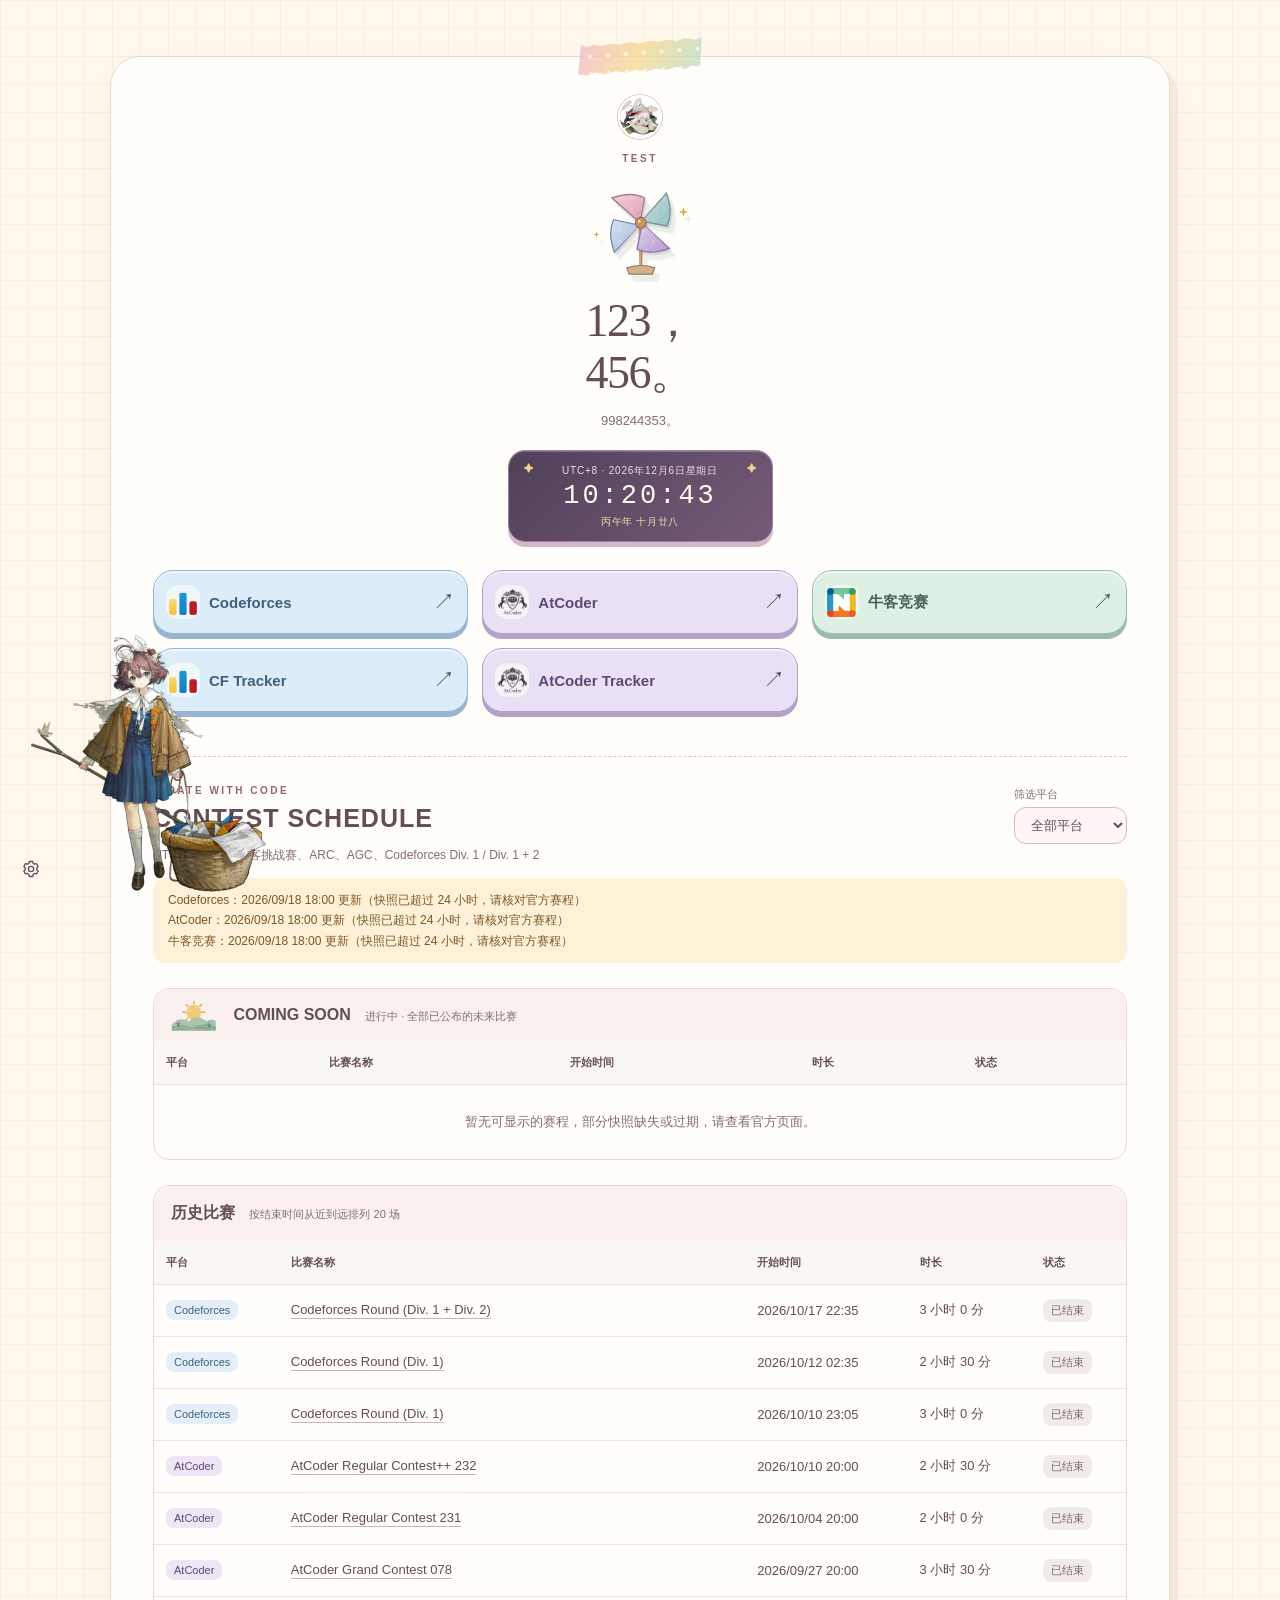
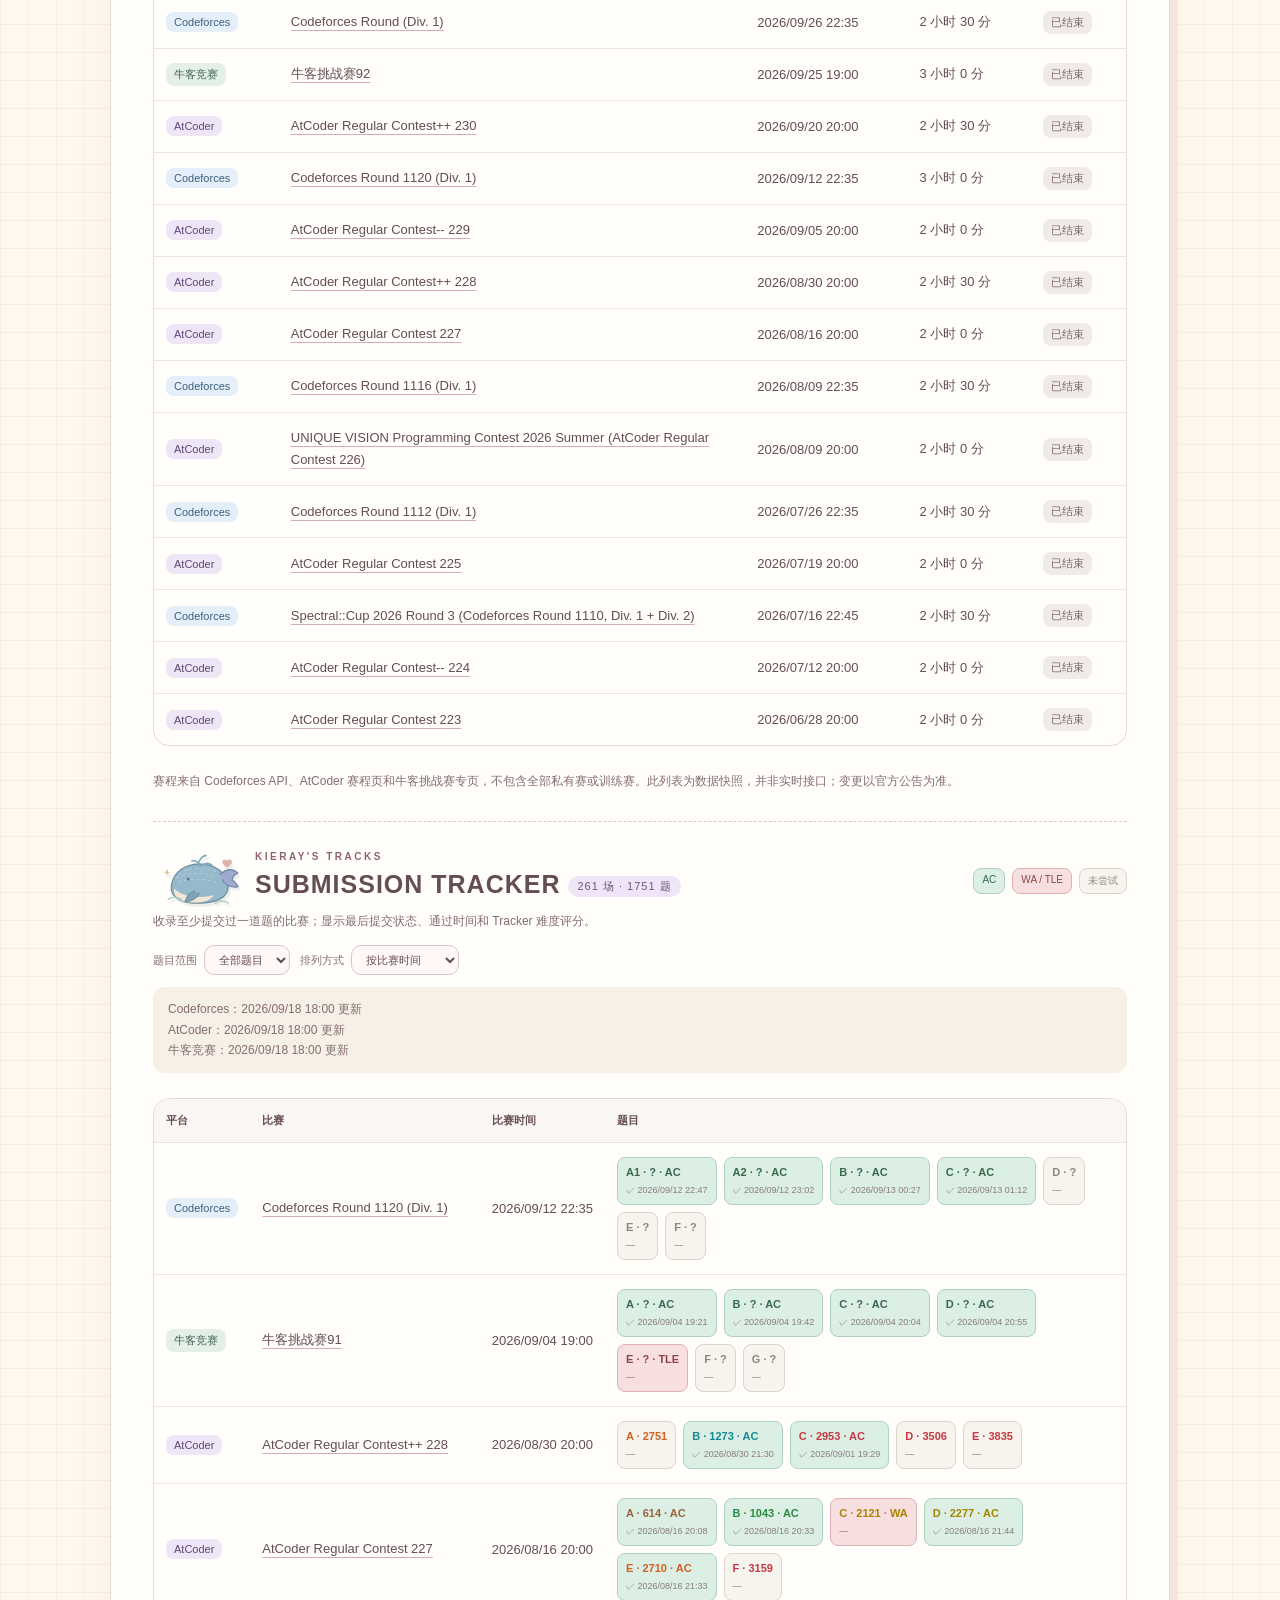
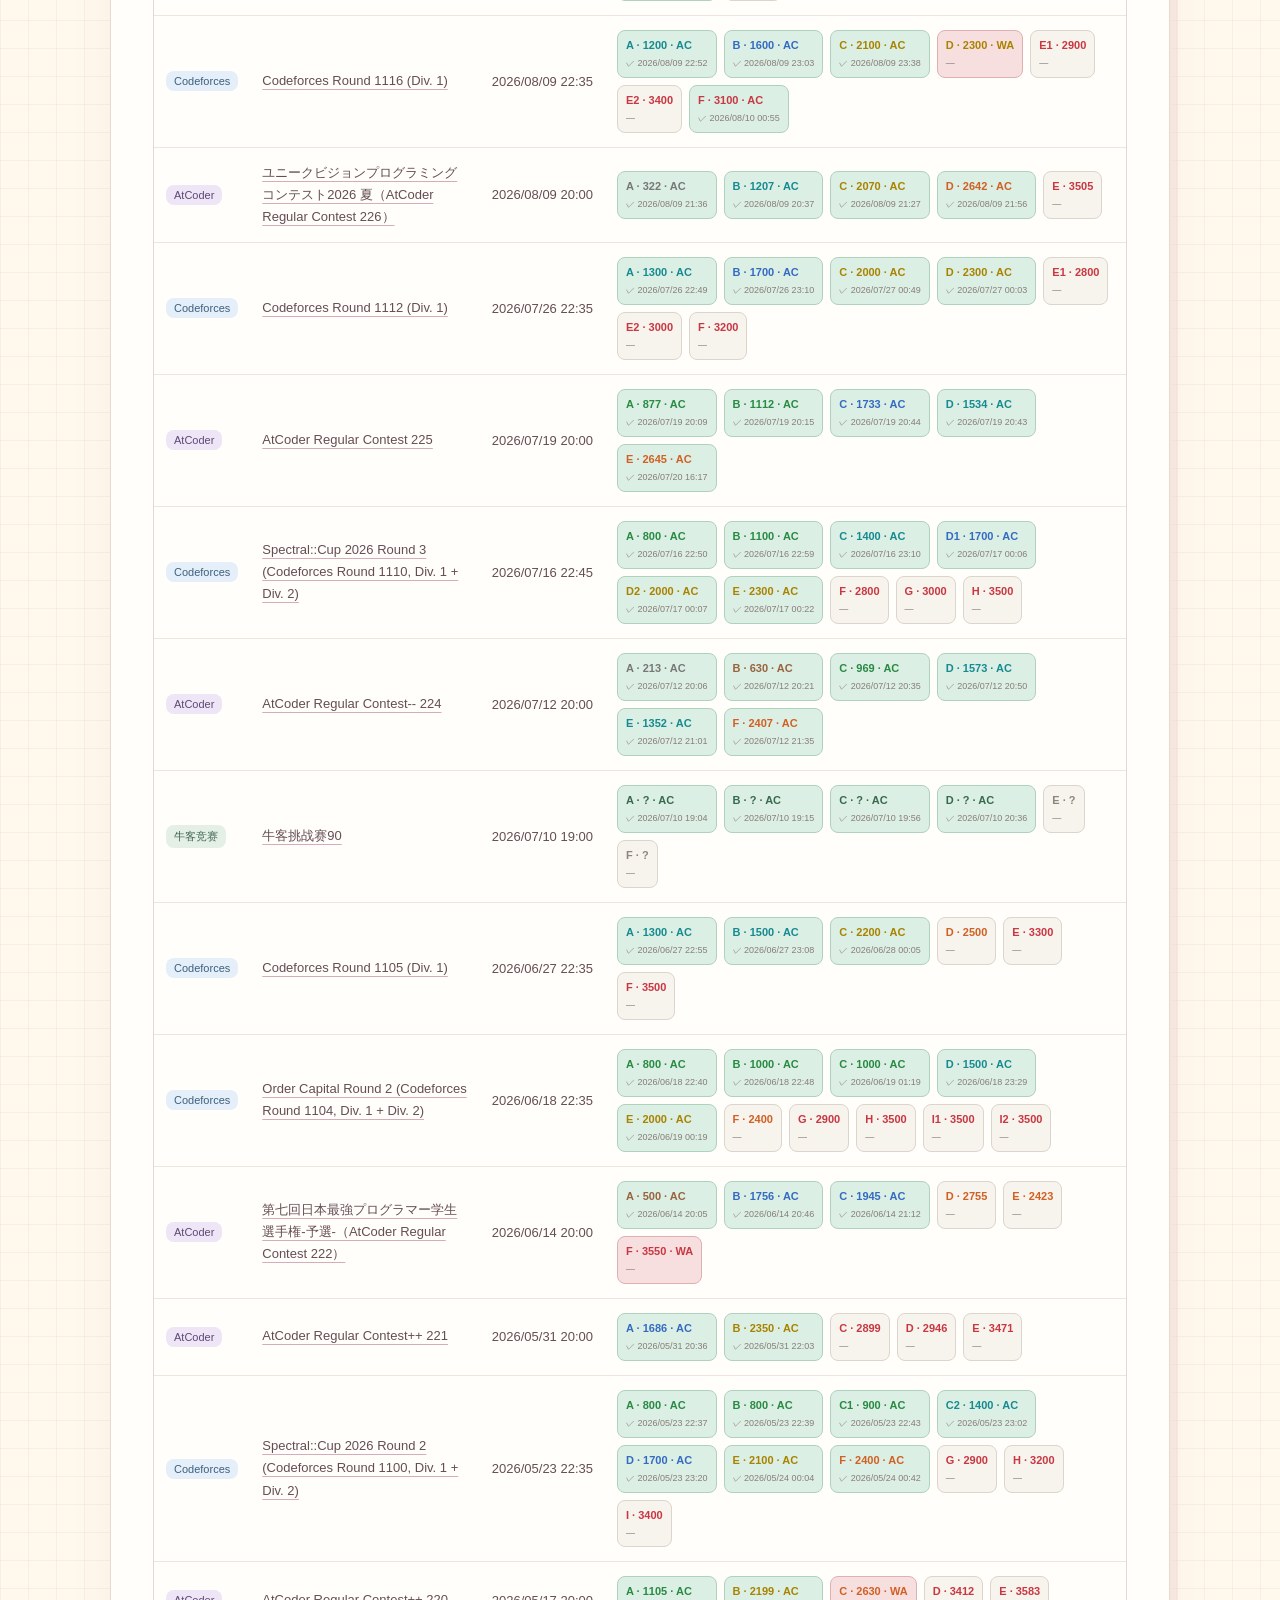
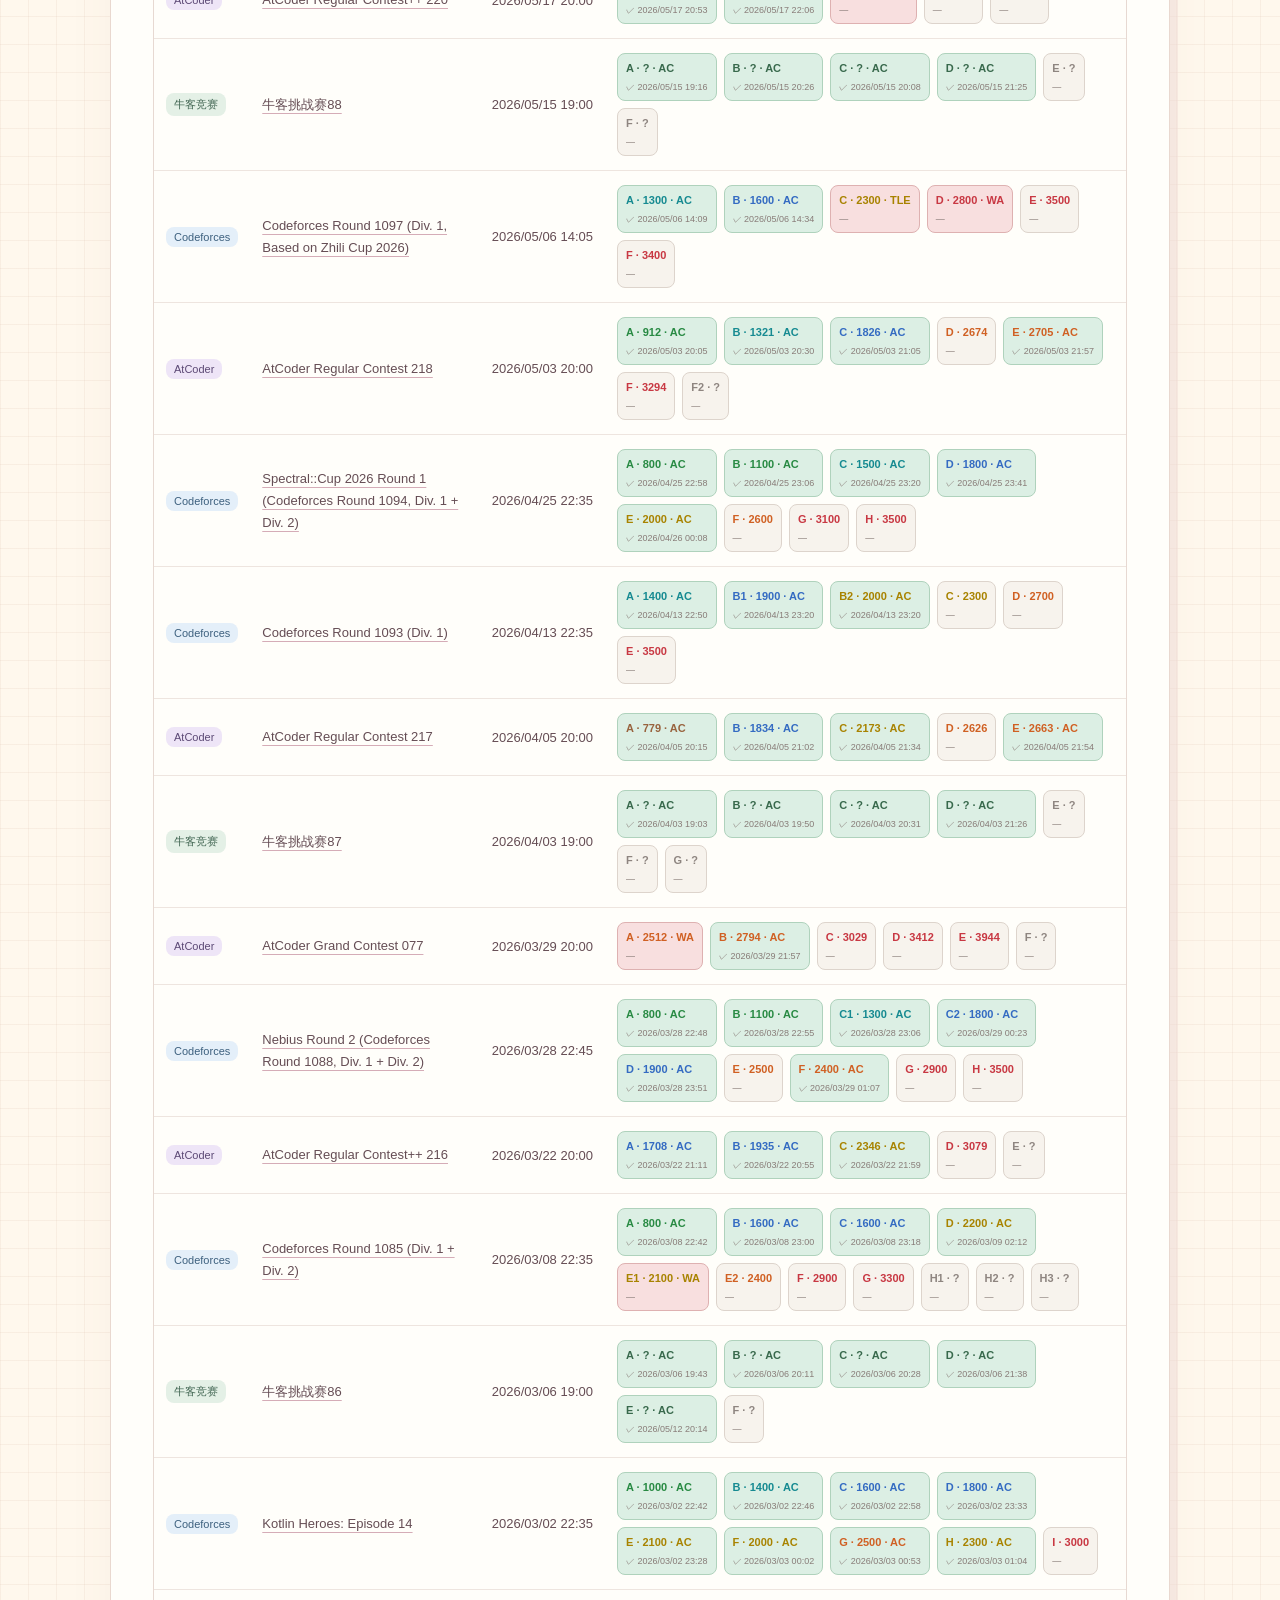
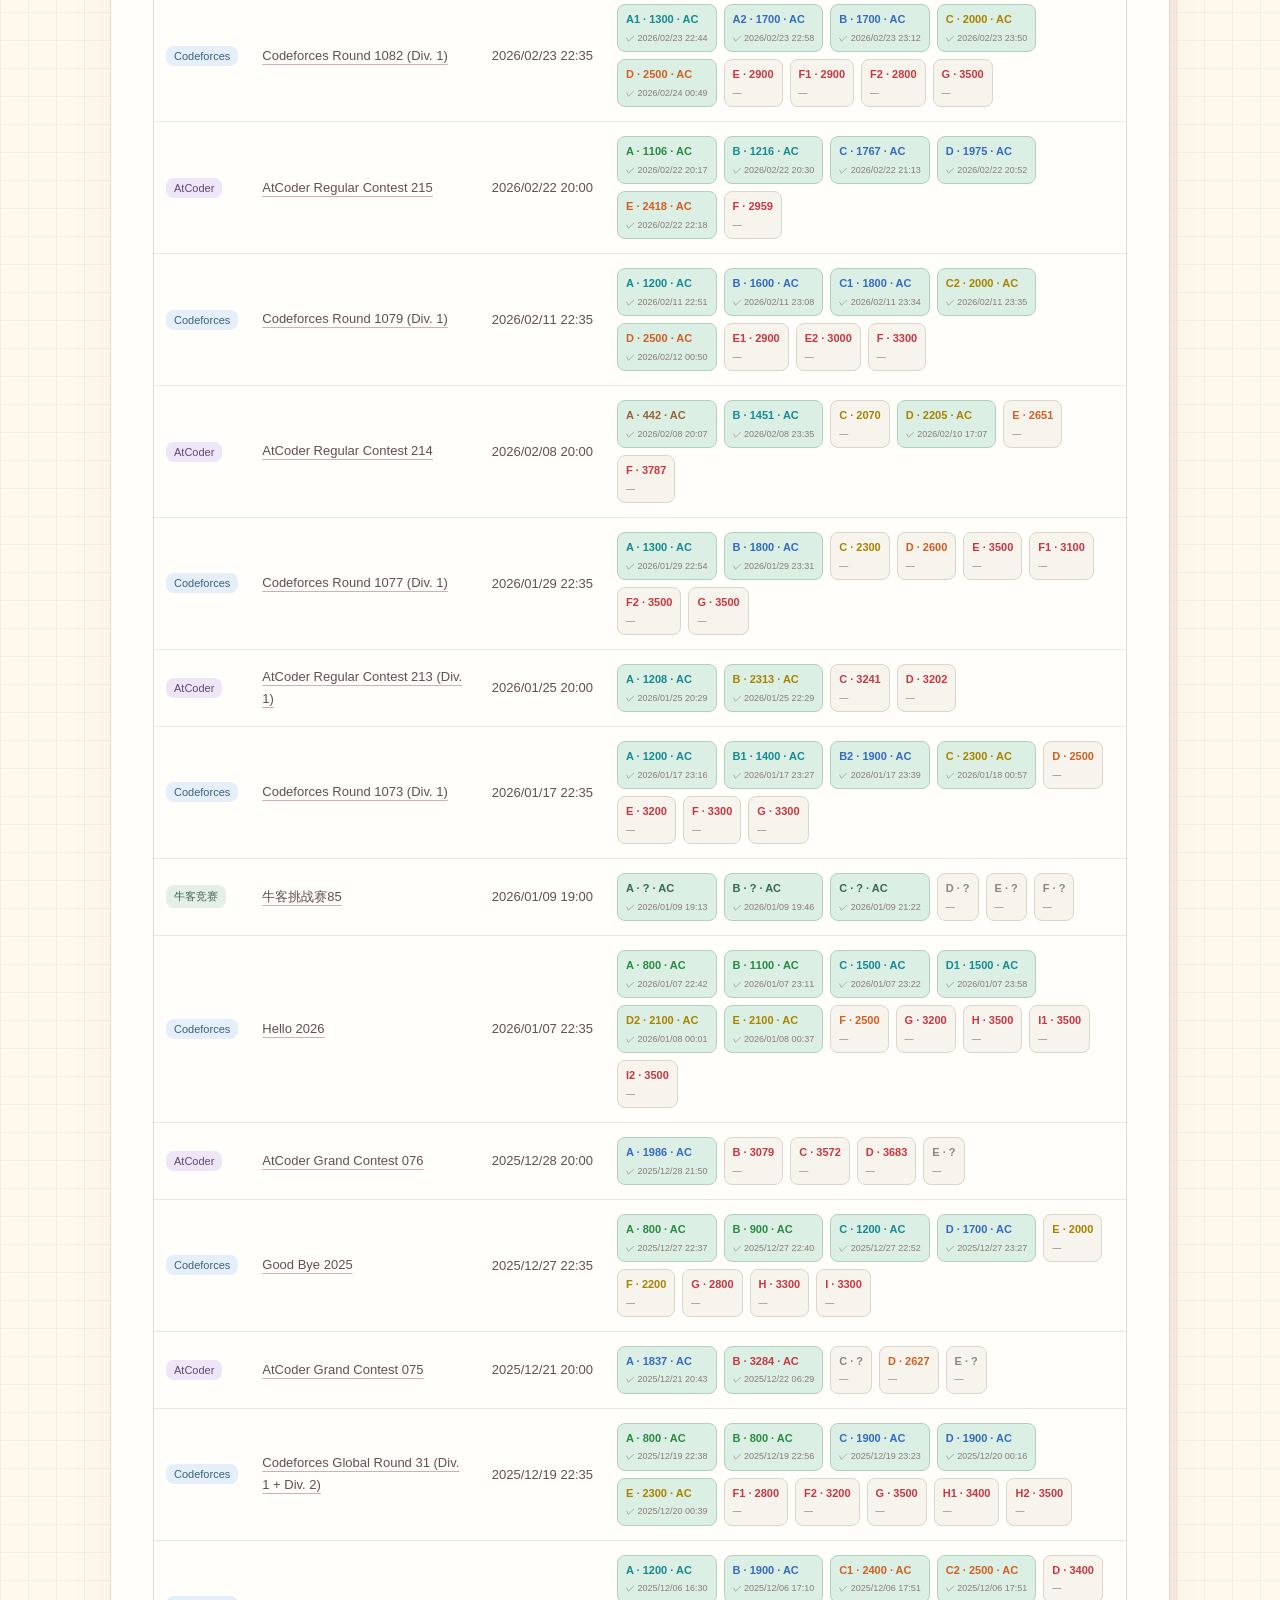
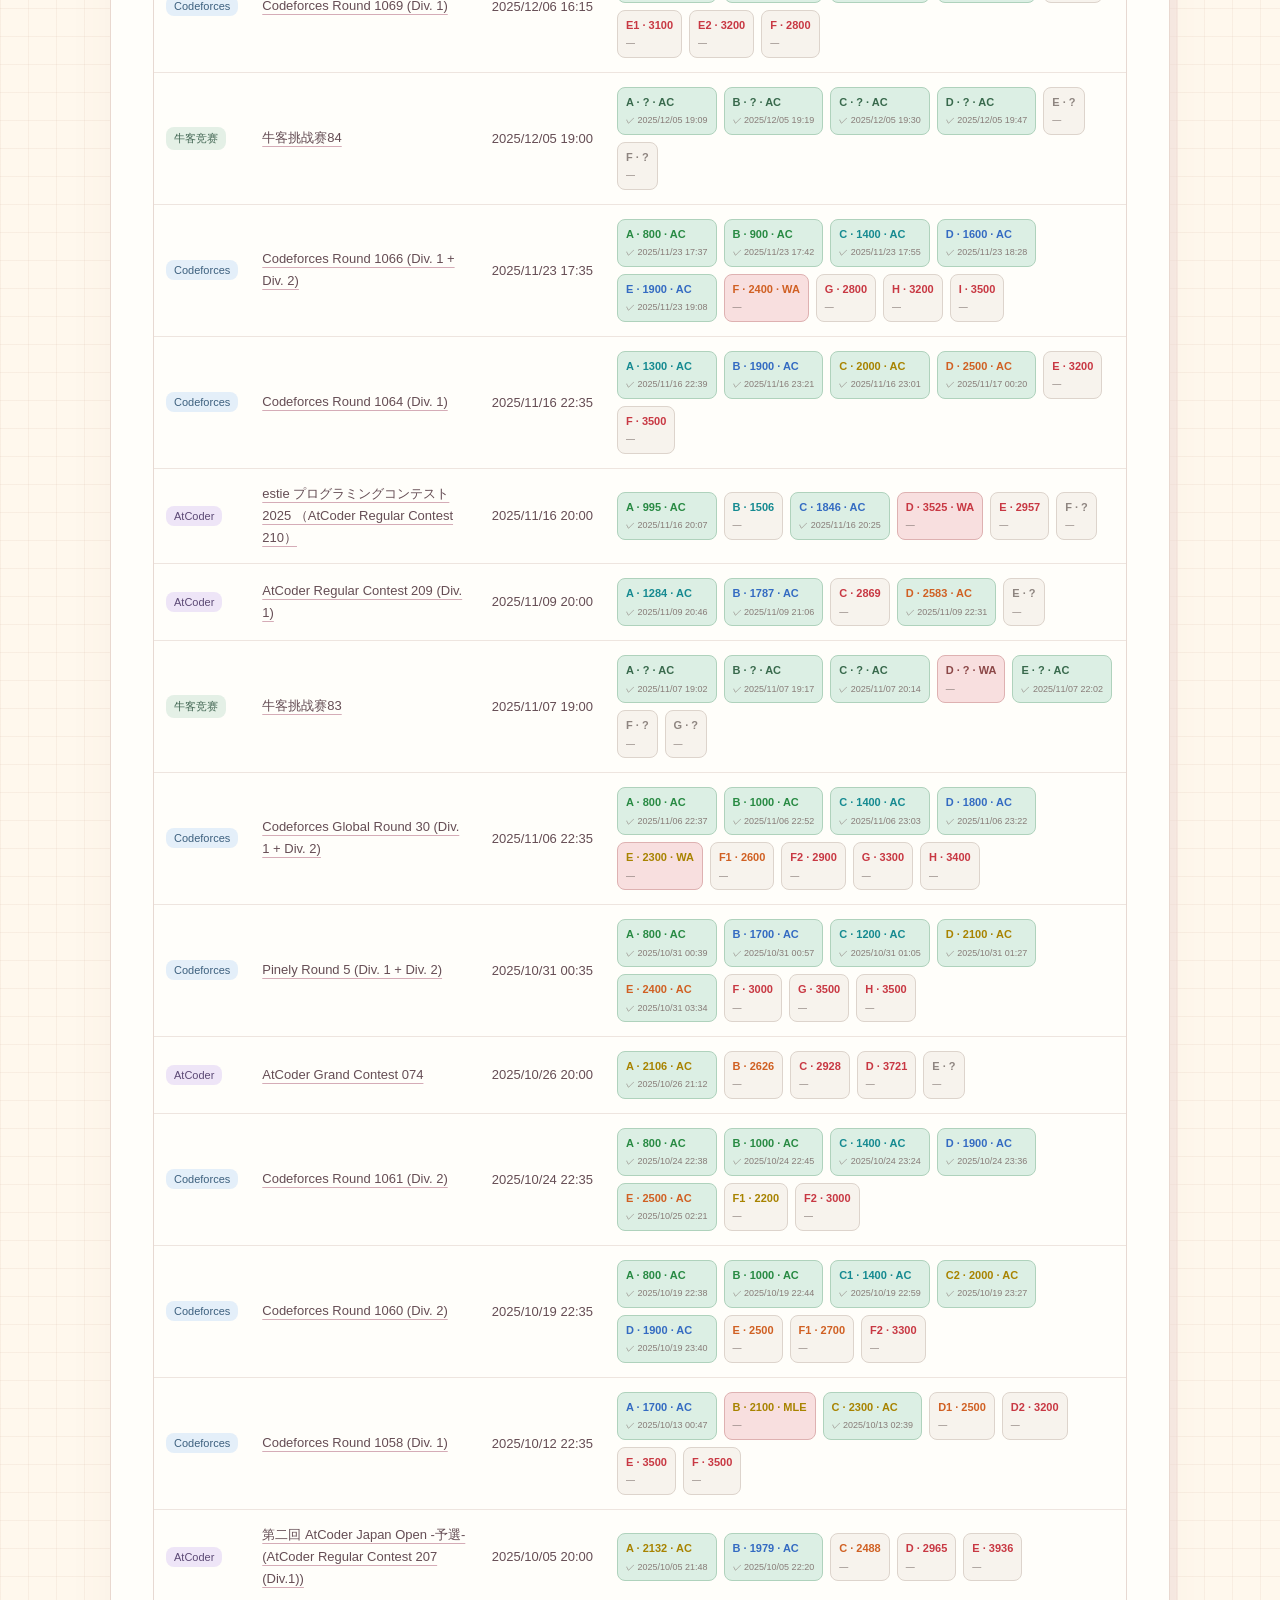
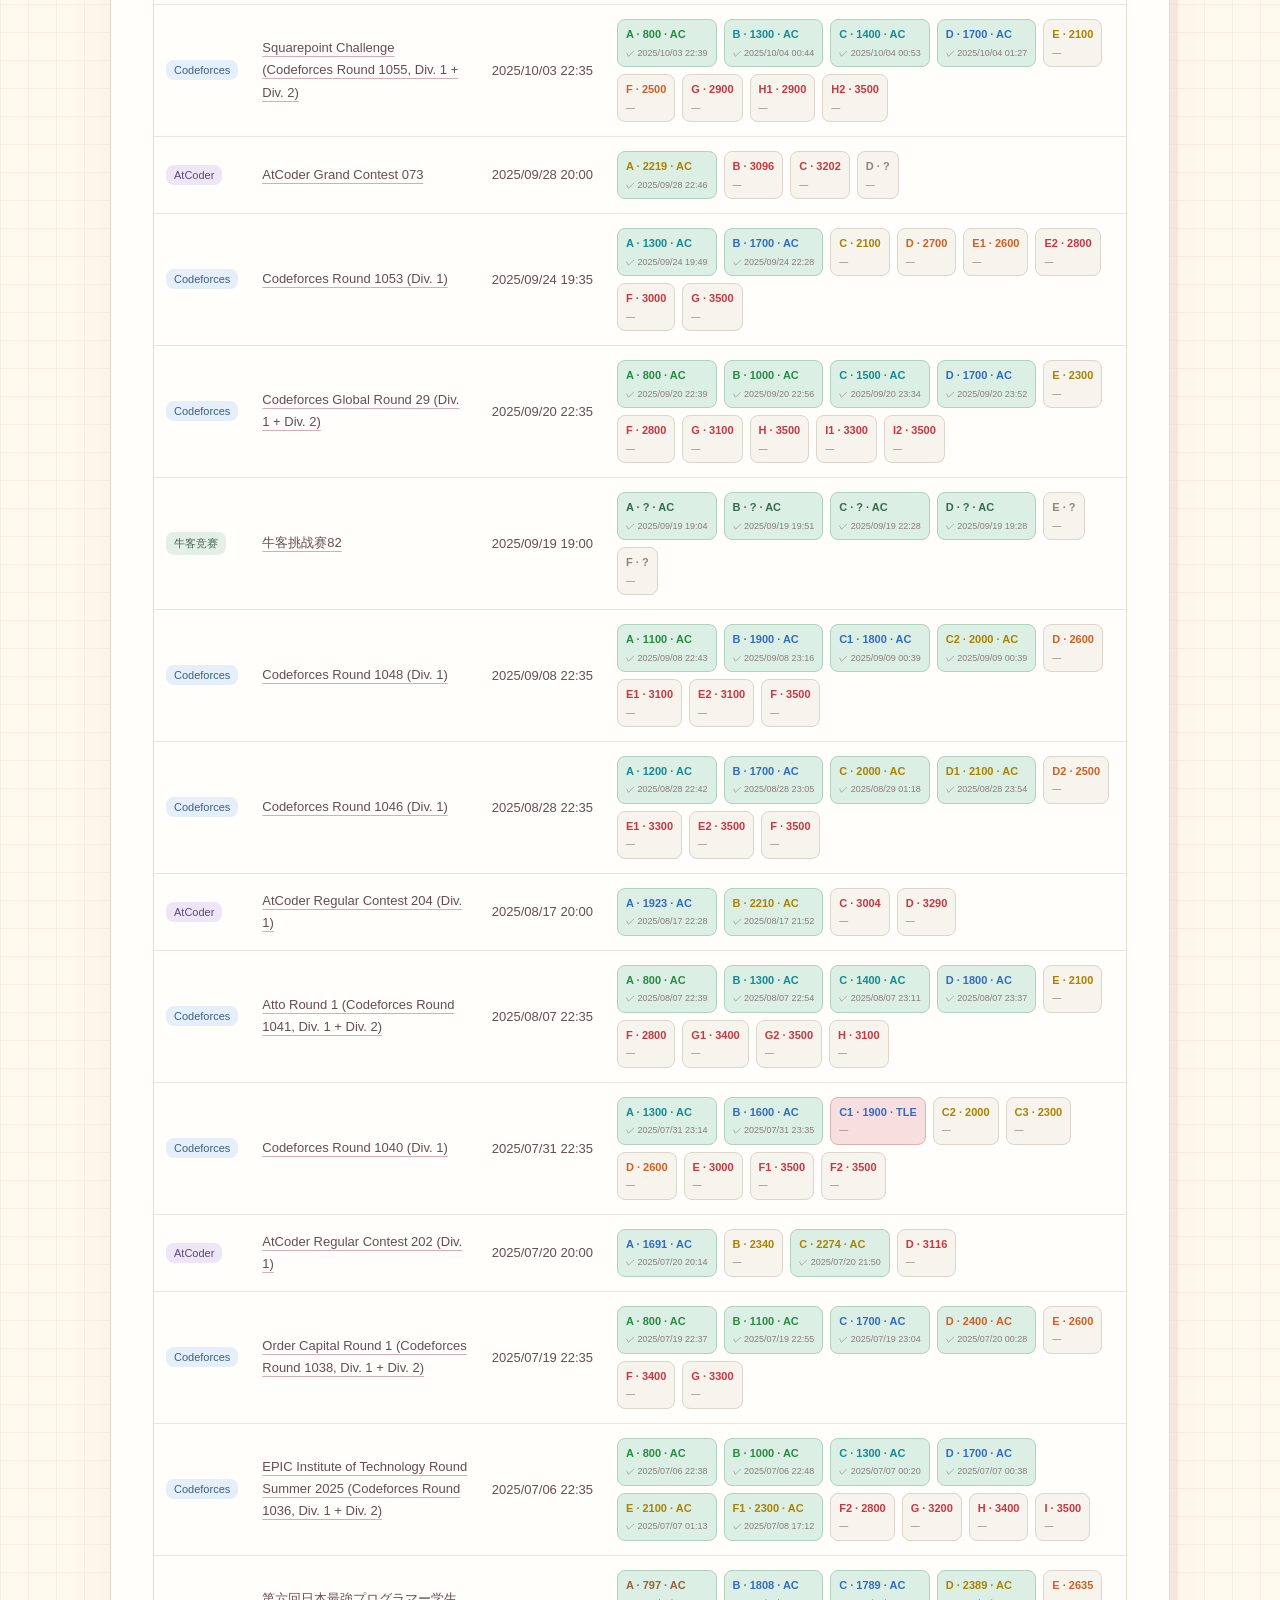
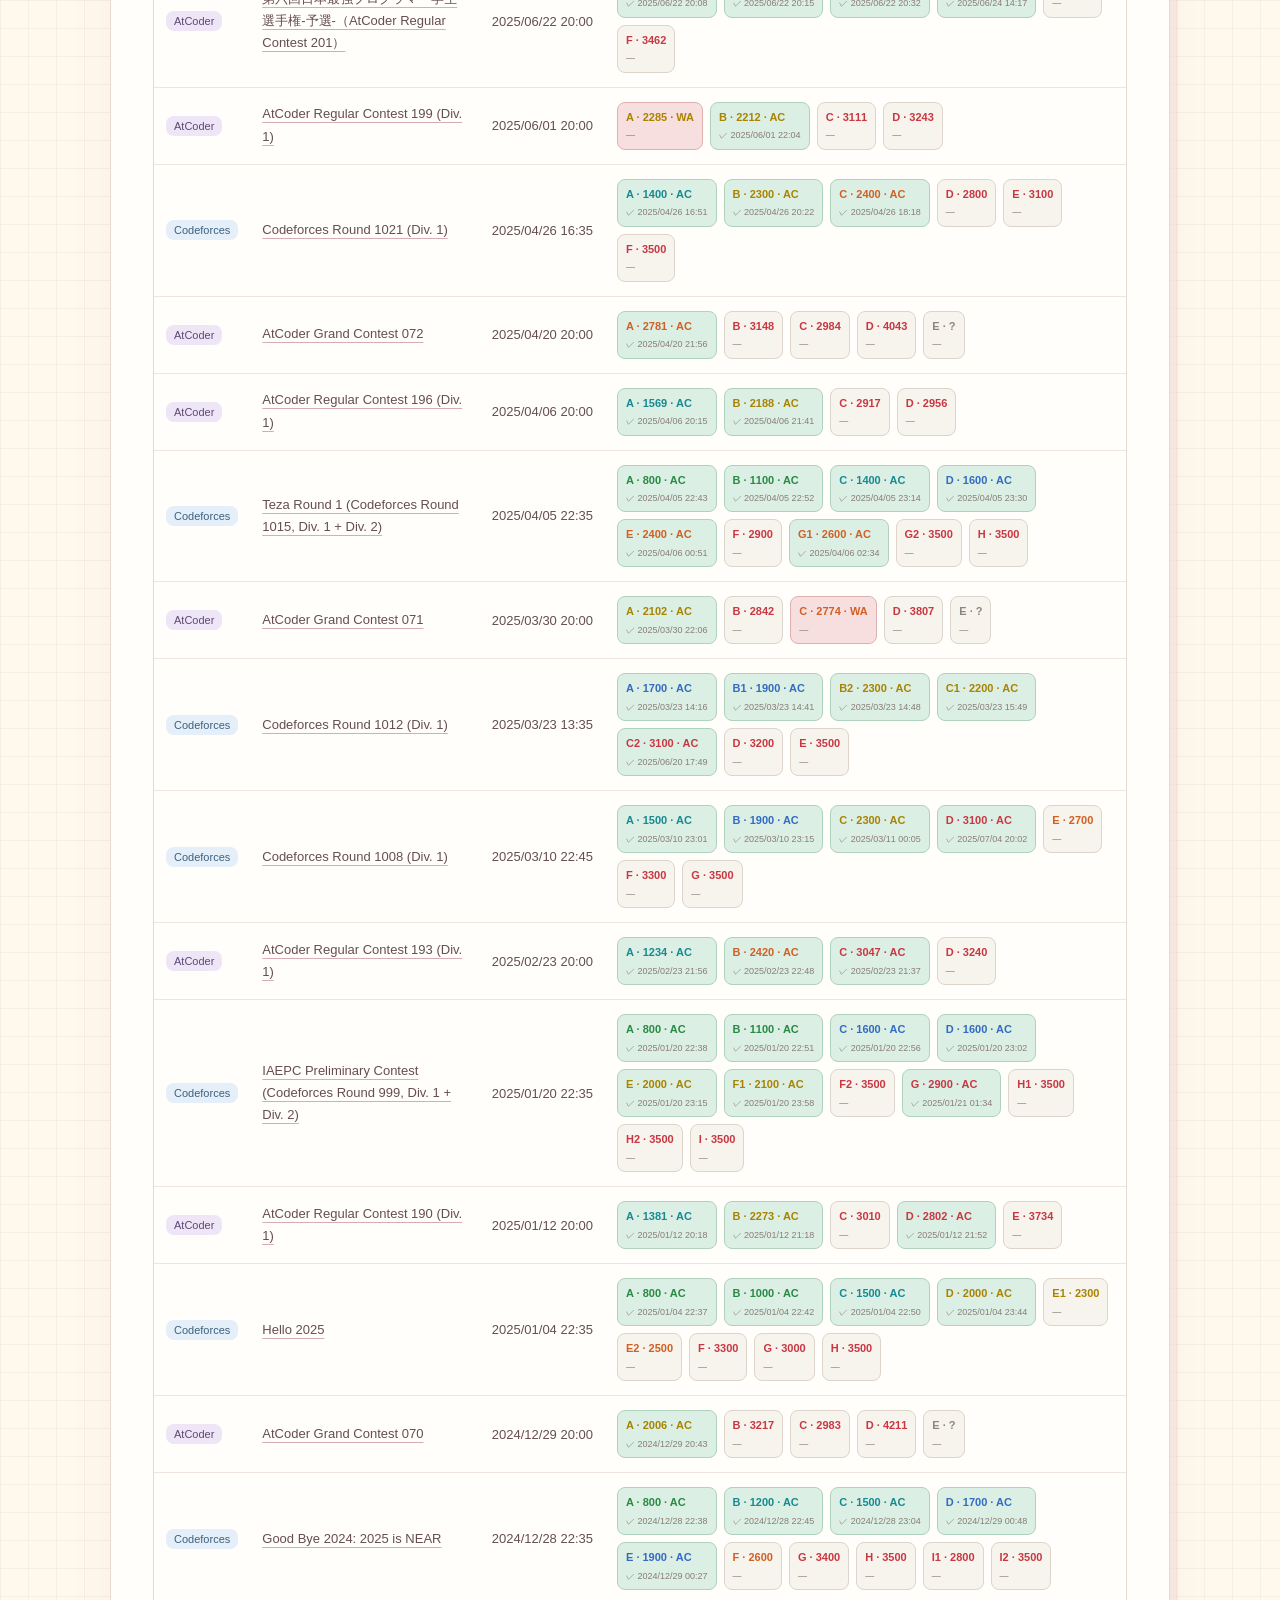
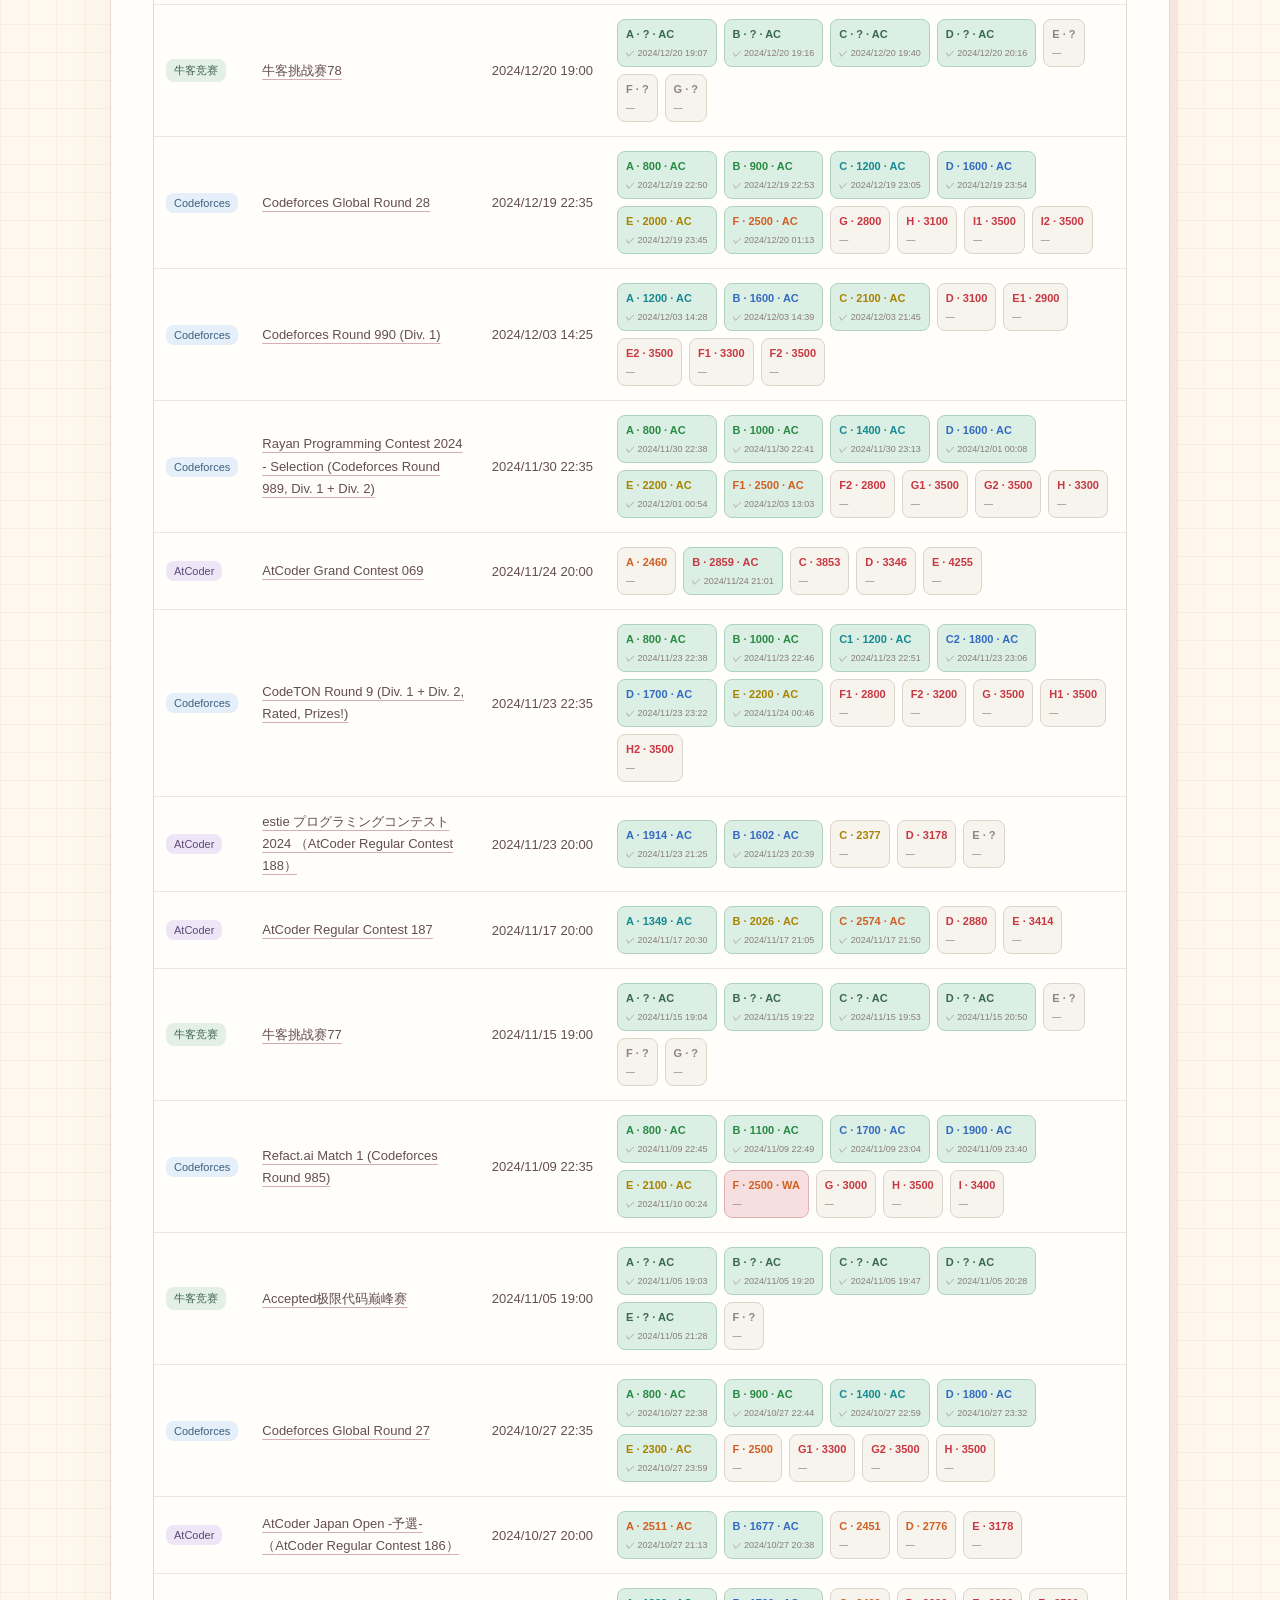
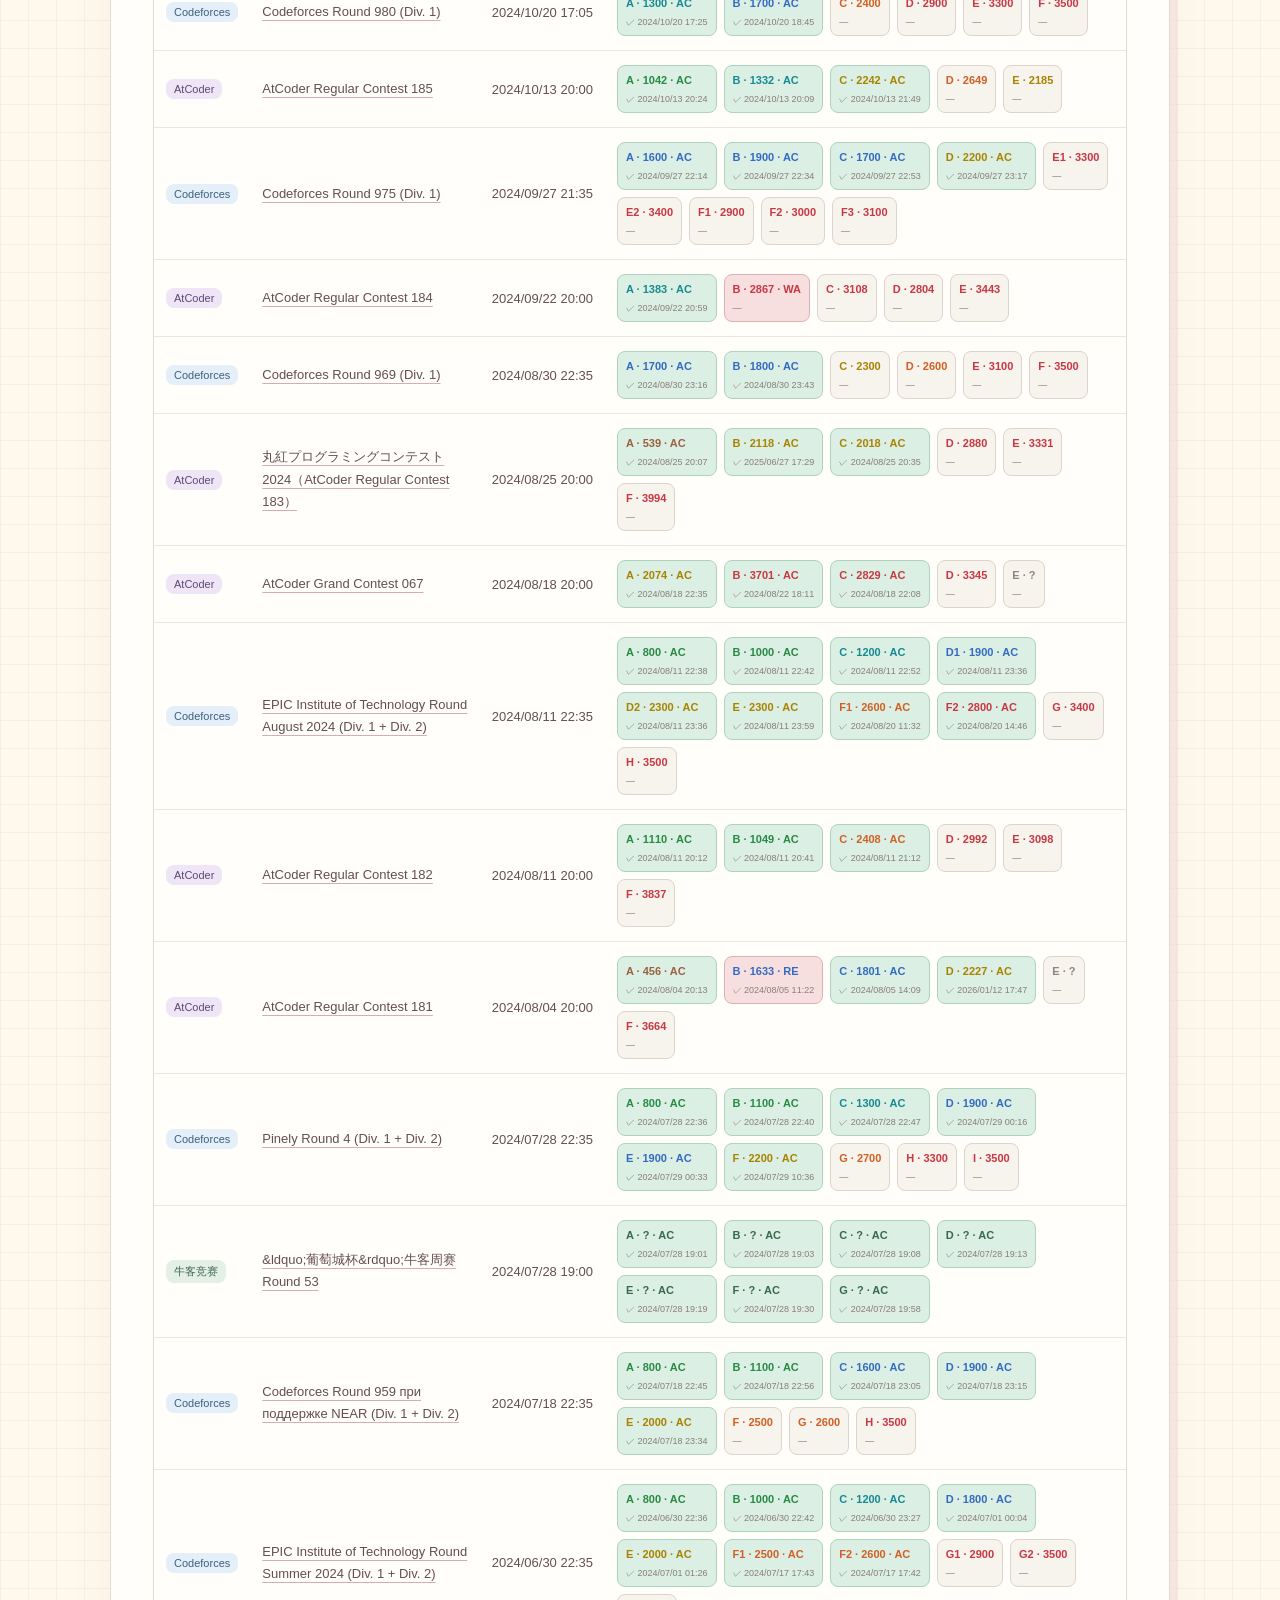
==== index.html @ 039a1a56 "Publish contest dashboard with interactive characters" ====
<!doctype html>
<html lang="zh-CN">
  <head>
    <meta charset="UTF-8" />
    <meta name="viewport" content="width=device-width, initial-scale=1" />
    <title>Test</title>
    <link rel="stylesheet" href="entry.css" />
    <script src="contests-data.js" defer></script>
    <script src="cute/characters.js" defer></script>
    <script src="narcissus-live2d.js" defer></script>
    <script src="character-spine.js" defer></script>
    <script src="contests.js" defer></script>
  </head>
  <body>
    <main class="note dashboard">
      <img class="home-avatar" src="assets/github-avatar.jpg" alt="Kieray" title="Kieray" width="44" height="44" />
      <span class="eyebrow">TEST</span>
      <svg class="spinning-pinwheel" viewBox="0 0 170 120" aria-hidden="true">
        <defs>
          <linearGradient id="fold-pink" x1="0" y1="0" x2="1" y2="1"><stop stop-color="#f7cfda" /><stop offset="1" stop-color="#d99db2" /></linearGradient>
          <linearGradient id="fold-mint" x1="0" y1="0" x2="1" y2="1"><stop stop-color="#cbe3df" /><stop offset="1" stop-color="#8ebfc0" /></linearGradient>
          <linearGradient id="fold-lilac" x1="0" y1="0" x2="1" y2="1"><stop stop-color="#ded0eb" /><stop offset="1" stop-color="#b49bd0" /></linearGradient>
          <linearGradient id="fold-blue" x1="0" y1="0" x2="1" y2="1"><stop stop-color="#d8e4f4" /><stop offset="1" stop-color="#9eb7dc" /></linearGradient>
          <pattern id="folded-paper" width="14" height="14" patternUnits="userSpaceOnUse">
            <circle cx="4" cy="4" r="1.3" fill="#fff" opacity=".48" />
            <circle cx="11" cy="10" r="1" fill="#75677d" opacity=".16" />
            <path d="M0 12 12 0" stroke="#fff" stroke-width=".7" opacity=".25" />
          </pattern>
          <filter id="handmade-paper" x="-10%" y="-10%" width="120%" height="120%">
            <feTurbulence type="fractalNoise" baseFrequency=".025" numOctaves="1" seed="17" result="noise" />
            <feDisplacementMap in="SourceGraphic" in2="noise" scale=".7" />
          </filter>
        </defs>
        <path d="M83 52h6l-1 59h-4z" fill="#b58d69" />
        <path d="M85 53v56" fill="none" stroke="#e2c29e" stroke-width="1.5" opacity=".8" />
        <path d="M68 108q18-6 36 0l-3 8H71z" fill="#d3b18b" stroke="#9d7859" stroke-width="1.5" />
        <g class="pinwheel-blades" filter="url(#handmade-paper)">
          <path d="M85 50 49 18q25-9 42 0z" fill="url(#fold-pink)" stroke="#a4798a" stroke-width="1.7" />
          <path d="m87 48 32-36q9 25 1 42z" fill="url(#fold-mint)" stroke="#73999c" stroke-width="1.7" />
          <path d="m88 51 35 32q-25 9-42 1z" fill="url(#fold-lilac)" stroke="#8d77a8" stroke-width="1.7" />
          <path d="m84 53-32 35q-9-25-1-42z" fill="url(#fold-blue)" stroke="#748aa8" stroke-width="1.7" />
          <g fill="url(#folded-paper)" opacity=".7">
            <path d="M85 50 49 18q25-9 42 0z" />
            <path d="m87 48 32-36q9 25 1 42z" />
            <path d="m88 51 35 32q-25 9-42 1z" />
            <path d="m84 53-32 35q-9-25-1-42z" />
          </g>
          <path d="M85 50 49 18l31 27zm2-2 32-36-27 31zm1 3 35 32-31-27zm-4 2L52 88l27-31z" fill="#fff8e9" opacity=".76" />
          <path d="M85 50 49 18m38 30 32-36M88 51l35 32M84 53 52 88" fill="none" stroke="#8e6f7c" stroke-width="1" opacity=".45" />
          <circle cx="87.5" cy="52" r="7.5" fill="#806b72" opacity=".15" />
          <circle cx="86" cy="50" r="7" fill="#c79564" stroke="#906948" stroke-width="1.4" />
          <circle cx="84" cy="48" r="1.6" fill="#efd8b5" />
        </g>
        <path d="m141 30 1.5 4.5 4.5 1.5-4.5 1.5L141 42l-1.5-4.5L135 36l4.5-1.5zM29 61l1 3 3 1-3 1-1 3-1-3-3-1 3-1z" fill="#d9ad53" />
      </svg>
      <h1>123，<br />456。</h1>
      <p>998244353。</p>
      <time class="live-clock" id="live-clock">
        <span class="clock-date">UTC+8 · 时间正在加载…</span>
        <strong class="clock-time">--:--:--</strong>
        <span class="clock-lunar">日期正在加载…</span>
      </time>
      <nav class="buttons platform-links" aria-label="网站入口">
        <a class="candy blue" href="https://codeforces.com/contests" target="_blank" rel="noopener noreferrer">
          <span class="button-icon" aria-hidden="true"><img src="assets/platforms/codeforces.png" alt="" width="30" height="30" /></span>
          <span>Codeforces</span>
          <span class="arrow" aria-hidden="true">&nearr;</span>
        </a>
        <a class="candy lavender" href="https://atcoder.jp/contests/" target="_blank" rel="noopener noreferrer">
          <span class="button-icon" aria-hidden="true"><img src="assets/platforms/atcoder.png" alt="" width="30" height="30" /></span>
          <span>AtCoder</span>
          <span class="arrow" aria-hidden="true">&nearr;</span>
        </a>
        <a class="candy mint" href="https://ac.nowcoder.com/acm/contest/vip-index" target="_blank" rel="noopener noreferrer">
          <span class="button-icon" aria-hidden="true"><img src="assets/platforms/nowcoder-contest.png" alt="" width="30" height="30" /></span>
          <span>牛客竞赛</span>
          <span class="arrow" aria-hidden="true">&nearr;</span>
        </a>
        <a class="candy blue" href="https://cftracker.netlify.app/contests" target="_blank" rel="noopener noreferrer">
          <span class="button-icon" aria-hidden="true"><img src="assets/platforms/codeforces.png" alt="" width="30" height="30" /></span>
          <span>CF Tracker</span>
          <span class="arrow" aria-hidden="true">&nearr;</span>
        </a>
        <a class="candy lavender" href="https://kenkoooo.com/atcoder/" target="_blank" rel="noopener noreferrer">
          <span class="button-icon" aria-hidden="true"><img src="assets/platforms/atcoder.png" alt="" width="30" height="30" /></span>
          <span>AtCoder Tracker</span>
          <span class="arrow" aria-hidden="true">&nearr;</span>
        </a>
      </nav>
      <section class="contest-board" aria-labelledby="contest-heading">
        <div class="board-heading">
          <div>
            <span class="eyebrow">A DATE WITH CODE</span>
            <h2 id="contest-heading">CONTEST SCHEDULE</h2>
          </div>
          <label class="platform-filter">筛选平台
            <select id="platform-filter">
              <option value="all">全部平台</option>
              <option value="codeforces">Codeforces</option>
              <option value="atcoder">AtCoder</option>
              <option value="nowcoder">牛客竞赛</option>
            </select>
          </label>
        </div>
        <p class="calendar-help">UTC+8 · 仅收录牛客挑战赛、ARC、AGC、Codeforces Div. 1 / Div. 1 + 2</p>
        <p id="data-status" class="data-status" role="status">正在读取赛程快照；若长时间未显示，请检查 contests-data.js 和 contests.js 是否完整。</p>
        <div class="next-contest" id="next-contest" hidden>
          <div><span class="eyebrow">NEXT CONTEST</span><a id="next-contest-link" target="_blank" rel="noopener noreferrer"></a></div>
          <div class="countdown-wrap"><span>距离开始</span><output id="contest-countdown" aria-live="off"></output></div>
        </div>
        <noscript><p class="data-status">请启用 JavaScript 查看比赛表格，也可以使用上方按钮查看官方赛程。</p></noscript>
        <div class="table-scroll" tabindex="0" role="region" aria-label="近期比赛表，可横向滚动">
          <table>
            <caption>
              <svg class="caption-sunrise" viewBox="0 0 170 105" aria-hidden="true">
                <defs>
                  <filter id="sun-crayon" x="-20%" y="-20%" width="140%" height="140%">
                    <feTurbulence type="fractalNoise" baseFrequency=".05" numOctaves="2" seed="21" result="noise" />
                    <feDisplacementMap in="SourceGraphic" in2="noise" scale="1.3" />
                  </filter>
                </defs>
                <g filter="url(#sun-crayon)" stroke-linecap="round" stroke-linejoin="round">
                  <circle cx="86" cy="44" r="23" fill="#efc56d" opacity=".9" />
                  <path d="M86 10v8M86 70v9M52 44h9m50 0h9M62 20l6 6m36 36 6 6m0-48-6 6M68 62l-6 6" fill="none" stroke="#d8a94d" stroke-width="4" />
                  <path d="M18 82c17-18 34-21 52-9 15-17 35-18 55-1 10-6 19-7 29-1v25H18z" fill="#abc5ad" />
                  <path d="M18 89c21-8 42-7 63 3 20-12 45-13 73-4v13H18z" fill="#86aa91" opacity=".9" />
                  <path d="M38 88V73m-6 5c4 0 6 3 6 7m6-7c-4 0-6 3-6 7M133 91V76m-6 5c4 0 6 3 6 7m6-7c-4 0-6 3-6 7" fill="none" stroke="#587f68" stroke-width="2.5" />
                  <circle cx="38" cy="71" r="4" fill="#d59aa5" />
                  <circle cx="133" cy="74" r="4" fill="#9caad0" />
                  <path d="M68 42c10-4 22-4 34 0M26 94c24-5 47-3 68 5" fill="none" stroke="#f7dfa9" stroke-width="1.8" stroke-dasharray="3 6" opacity=".75" />
                </g>
              </svg>
              COMING SOON <span>进行中 · 全部已公布的未来比赛</span>
            </caption>
            <thead><tr><th scope="col">平台</th><th scope="col">比赛名称</th><th scope="col">开始时间</th><th scope="col">时长</th><th scope="col">状态</th></tr></thead>
            <tbody id="upcoming-contests"><tr><td colspan="5" class="empty-row">正在加载比赛…</td></tr></tbody>
          </table>
        </div>
        <div class="table-scroll" tabindex="0" role="region" aria-label="最近结束比赛表，可横向滚动">
          <table>
            <caption>历史比赛 <span>按结束时间从近到远排列 20 场</span></caption>
            <thead><tr><th scope="col">平台</th><th scope="col">比赛名称</th><th scope="col">开始时间</th><th scope="col">时长</th><th scope="col">状态</th></tr></thead>
            <tbody id="recent-contests"><tr><td colspan="5" class="empty-row">正在加载比赛…</td></tr></tbody>
          </table>
        </div>
        <p class="calendar-help">赛程来自 Codeforces API、AtCoder 赛程页和牛客挑战赛专页，不包含全部私有赛或训练赛。此列表为数据快照，并非实时接口；变更以官方公告为准。</p>
      </section>
      <section class="contest-board activity-board" aria-labelledby="activity-heading">
        <div class="board-heading">
          <div class="tracker-title">
            <svg class="tracker-whale" viewBox="0 0 170 112" aria-hidden="true">
              <defs>
                <filter id="soft-crayon" x="-20%" y="-20%" width="140%" height="140%">
                  <feTurbulence type="fractalNoise" baseFrequency=".045" numOctaves="2" seed="13" result="noise" />
                  <feDisplacementMap in="SourceGraphic" in2="noise" scale="1.15" />
                </filter>
              </defs>
              <g filter="url(#soft-crayon)" stroke-linecap="round" stroke-linejoin="round">
                <path d="M34 65c4-24 24-39 52-39 28 0 47 14 52 35 5 21-12 35-46 37-35 2-62-8-58-33z" fill="#96b9cb" stroke="#718fa0" stroke-width="2.4" />
                <path d="M124 45c13-12 25-11 33-2-6 2-10 7-11 13 5 2 9 6 11 12-14 2-24-4-29-13" fill="#9daacb" stroke="#7583aa" stroke-width="2.2" />
                <path d="M39 71c16 15 43 20 74 12-8 12-25 16-49 13-17-2-27-10-25-25z" fill="#f6e8d7" opacity=".96" />
                <path d="M77 76c-9 3-15 10-18 20 13-1 22-7 27-16" fill="#7fa4b7" stroke="#718fa0" stroke-width="2" />
                <circle cx="65" cy="54" r="2.5" fill="#526f7b" stroke="none" />
                <path d="M84 28c0-10 7-17 14-18m-9 20c6-6 14-6 20-2m-22 1c-3-7-9-10-15-9" fill="none" stroke="#82a9bd" stroke-width="3" />
                <path d="M48 44c18-12 45-14 69-4M44 51c20-10 49-10 75-1M48 59c22-7 47-6 68 1" fill="none" stroke="#c7dbe3" stroke-width="1.7" stroke-dasharray="4 7" opacity=".72" />
                <path d="M28 91c8-5 16-5 24 0m63 7c8-5 16-5 24 0" fill="none" stroke="#a9c7c2" stroke-width="3" opacity=".8" />
                <path d="m26 35 1.6 4.5L32 41l-4.4 1.5L26 47l-1.6-4.5L20 41l4.4-1.5z" fill="#e5b882" stroke="none" />
                <path d="M137 20c3-5 10-2 9 3-1 4-7 8-9 10-2-2-8-6-9-10-1-5 6-8 9-3z" fill="#d9a7a1" stroke="none" opacity=".85" />
              </g>
            </svg>
            <div>
              <span class="eyebrow">KIERAY'S TRACKS</span>
              <h2 id="activity-heading">SUBMISSION TRACKER <span class="count-pill" id="activity-count">0 场</span></h2>
            </div>
          </div>
          <div class="problem-legend"><span class="solved">AC</span><span class="failed">WA / TLE</span><span class="unattempted">未尝试</span></div>
        </div>
        <p class="calendar-help">收录至少提交过一道题的比赛；显示最后提交状态、通过时间和 Tracker 难度评分。</p>
        <div class="activity-controls">
          <label>题目范围
            <select id="activity-filter">
              <option value="all">全部题目</option>
              <option value="unaccepted">仅未 AC</option>
            </select>
          </label>
          <label>排列方式
            <select id="activity-sort">
              <option value="contest">按比赛时间</option>
              <option value="difficulty-asc">难度从低到高</option>
              <option value="difficulty-desc">难度从高到低</option>
            </select>
          </label>
        </div>
        <p id="activity-status" class="data-status" role="status">正在读取 Kieray 的公开提交记录…</p>
        <div class="table-scroll" tabindex="0" role="region" aria-label="Kieray 提交记录表，可横向滚动">
          <table>
            <thead><tr><th scope="col">平台</th><th scope="col">比赛</th><th scope="col">比赛时间</th><th scope="col">题目</th></tr></thead>
            <tbody id="activity-contests"><tr><td colspan="4" class="empty-row">正在加载提交记录…</td></tr></tbody>
          </table>
        </div>
      </section>
      <span class="footnote">made of curiosity and a little daydreaming</span>
      <div class="bottom-clover" aria-hidden="true">🍀</div>
    </main>
    <div class="fixed-narcissus" id="fixed-narcissus" role="button" tabindex="0" aria-label="随机播放角色动作或语音" title="点击随机播放动作或语音">
      <span class="narcissus-loading" id="narcissus-loading">角色加载中…</span>
    </div>
    <div class="narcissus-settings">
      <button type="button" id="narcissus-toggle" aria-label="角色设置" title="角色设置" aria-expanded="false" aria-controls="narcissus-panel">
        <svg width="20" height="20" viewBox="0 0 24 24" fill="none" aria-hidden="true">
          <path d="m10 3-.6 2.2-1.8 1L5.4 5.6l-2 3.5L5 10.7v2.1l-1.6 1.6 2 3.5 2.2-.6 1.8 1L10 21h4l.6-2.7 1.8-1 2.2.6 2-3.5-1.6-1.6v-2.1l1.6-1.6-2-3.5-2.2.6-1.8-1L14 3z" stroke="currentColor" stroke-width="1.6" stroke-linejoin="round" />
          <circle cx="12" cy="12" r="3.2" stroke="currentColor" stroke-width="1.6" />
        </svg>
      </button>
      <div class="narcissus-panel" id="narcissus-panel" hidden>
        <label for="character-select">角色 / Character</label>
        <select id="character-select" class="character-select"></select>
        <label for="skin-select">皮肤 / Garment</label>
        <select id="skin-select" class="character-select"></select>
        <small id="character-selection-name"></small>
        <label for="narcissus-size">大小 <output id="narcissus-size-value">100%</output></label>
        <input id="narcissus-size" type="range" min="50" max="300" step="5" value="100" />
        <label for="narcissus-speed">速度 <output id="narcissus-speed-value">1×</output></label>
        <input id="narcissus-speed" type="range" min="0.25" max="3" step="0.25" value="1" />
        <small id="narcissus-mode">正在初始化动画…</small>
        <button type="button" class="narcissus-hide" id="character-retry" hidden>重新加载角色</button>
        <button type="button" class="narcissus-hide" id="narcissus-hide" aria-pressed="false">隐藏角色</button>
        <button type="button" class="narcissus-hide" id="narcissus-background" aria-pressed="true">后台播放：开启</button>
        <a class="narcissus-more" href="https://uttu.merui.net" target="_blank" rel="noopener noreferrer">更多 ↗</a>
      </div>
    </div>
    <audio id="narcissus-voice" preload="none"></audio>
    <div class="voice-subtitle" id="voice-subtitle" role="status" aria-live="polite" hidden>
      <span id="voice-label"></span>
      <small id="voice-notice" role="alert" hidden></small>
      <p id="voice-en" lang="en"></p>
      <p id="voice-zh" lang="zh-CN"></p>
    </div>
  </body>
</html>
---- entry.css ----
:root {
  color-scheme: light;
  font-family: "Trebuchet MS", "Microsoft YaHei", sans-serif;
  color: #654d54;
  background: #fff8ed;
}

@font-face {
  font-family: "UTTU Regular";
  src: url("cute/Narcissus/Voice/fonts/regular.woff2") format("woff2");
  font-weight: 400;
  font-style: normal;
  font-display: swap;
}
@font-face {
  font-family: "UTTU Regular";
  src: url("cute/Narcissus/Voice/fonts/regular-bold.woff2") format("woff2");
  font-weight: 700;
  font-style: normal;
  font-display: swap;
}

* { box-sizing: border-box; }

body {
  margin: 0;
  min-height: 100vh;
  min-height: 100svh;
  display: grid;
  place-items: center;
  grid-template-columns: minmax(0, 1fr);
  padding: 56px 22px;
  background-image: linear-gradient(#e7cfbd40 1px, transparent 1px),
    linear-gradient(90deg, #e7cfbd40 1px, transparent 1px);
  background-size: 28px 28px;
}

.note {
  position: relative;
  width: min(100%, 470px);
  padding: 38px 42px 30px;
  text-align: center;
  background: #fffefa;
  border: 1px solid #e9d8cf;
  border-radius: 30px 30px 70px 30px;
  box-shadow: 8px 9px 0 #efdcd780, 0 18px 50px #7950460c;
}

.note::before {
  content: "";
  position: absolute;
  width: 126px;
  height: 32px;
  top: -16px;
  left: calc(50% - 63px);
  background: radial-gradient(circle, #fff9 0 2px, transparent 2.5px) 4px 3px / 18px 18px,
    linear-gradient(115deg, #f3b9c9cc, #f6db91cc 48%, #bcdccccc);
  clip-path: polygon(4% 0, 9% 7%, 14% 1%, 20% 8%, 27% 2%, 34% 7%, 42% 1%, 50% 8%, 58% 1%, 66% 7%, 73% 2%, 80% 8%, 87% 1%, 94% 7%, 100% 3%, 97% 94%, 91% 88%, 85% 97%, 78% 89%, 70% 96%, 62% 89%, 54% 97%, 46% 89%, 38% 96%, 30% 89%, 22% 97%, 14% 89%, 7% 96%, 0 91%);
  box-shadow: 0 4px 7px #9b705b20;
  transform: rotate(-4deg);
}

.eyebrow {
  display: block;
  font-size: 10px;
  font-weight: 700;
  letter-spacing: 2.5px;
  color: #90646e;
}

h1 {
  font-family: Georgia, "Times New Roman", serif;
  font-weight: 400;
  font-size: clamp(34px, 8vw, 46px);
  line-height: 1.12;
  letter-spacing: -1.5px;
  margin: 18px 0 12px;
}

p { margin: 0; font-size: 13px; line-height: 1.7; color: #856c72; }
.buttons { display: grid; gap: 16px; margin: 28px 0; }

.candy {
  --edge: #d09ba7;
  display: flex;
  align-items: center;
  gap: 13px;
  min-height: 64px;
  padding: 12px 18px;
  border: 1px solid var(--edge);
  border-radius: 20px;
  color: #664453;
  text-decoration: none;
  font-size: 17px;
  font-weight: 700;
  box-shadow: 0 5px 0 var(--edge), inset 0 2px 0 #ffffff90;
  transition: transform 160ms ease, box-shadow 160ms ease;
}

.pink { background: #f9dce3; }
.lavender { --edge: #b3a2c7; background: #e9e0f5; color: #5c4975; }
.blue { --edge: #97b5cf; background: #dcecf8; color: #3d607e; }
.mint { --edge: #9abca9; background: #deefe3; color: #426653; }
.button-icon {
  display: grid;
  place-items: center;
  width: 34px;
  height: 34px;
  flex-shrink: 0;
  background: #fffefa9c;
  border-radius: 12px;
  font-family: Georgia, serif;
  font-size: 18px;
}
.button-icon img { display: block; width: 85%; height: 85%; object-fit: contain; }
.arrow { margin-left: auto; font-size: 22px; font-weight: 400; }
@media (hover: hover) {
  .candy:hover { transform: translateY(-3px) rotate(-1deg); box-shadow: 0 8px 0 var(--edge); }
  .lavender:hover { transform: translateY(-3px) rotate(1deg); }
}
.candy:active { transform: translateY(4px); box-shadow: 0 1px 0 var(--edge); }
a:focus-visible { outline: 3px solid #81597d; outline-offset: 7px; }
.back { color: #856c72; font-size: 12px; text-underline-offset: 4px; }
.footnote { display: block; font-size: 10px; line-height: 1.7; letter-spacing: 0.5px; color: #927b7f; }
.home-avatar { display: block; margin: 0 auto 14px; border-radius: 50%; border: 2px solid #fff; box-shadow: 0 0 0 1px #d8c2c8; object-fit: cover; }

/* A CSS-only bunny keeps both entry pages self-contained and offline-friendly. */
.bunny {
  position: relative;
  width: 65px;
  height: 49px;
  margin: 48px auto 22px;
  border: 2px solid #c59d9d;
  border-radius: 45% 45% 42% 42%;
  background: #fff1ec;
  transform: rotate(6deg);
}
.bunny::before, .bunny::after {
  content: "";
  position: absolute;
  z-index: -1;
  top: -30px;
  width: 18px;
  height: 36px;
  border: 2px solid #c59d9d;
  border-radius: 60% 60% 0 0;
  background: #f9dce3;
  box-shadow: inset 0 0 0 4px #fff1ec;
}
.bunny::before { left: 8px; transform: rotate(-12deg); }
.bunny::after { right: 8px; transform: rotate(12deg); }
.bunny span {
  position: absolute;
  top: 20px;
  left: 18px;
  width: 4px;
  height: 5px;
  border-radius: 50%;
  background: #79545e;
  box-shadow: 21px 0 #79545e, 10px 9px 0 -1px #79545e,
    -7px 8px 0 3px #f4bdc7, 28px 8px 0 3px #f4bdc7;
}

.live-clock {
  position: relative;
  display: grid;
  justify-items: center;
  gap: 3px;
  width: min(100%, 265px);
  margin: 18px auto 3px;
  padding: 13px 22px 12px;
  border: 1px solid #9c809c;
  border-radius: 17px;
  background: linear-gradient(135deg, #4f4059, #765b78);
  color: #fff8ef;
  box-shadow: 0 5px 0 #d4b8ca, inset 0 1px #ffffff3d;
  font-variant-numeric: tabular-nums;
  text-decoration: none;
}
.live-clock::before,
.live-clock::after {
  content: "✦";
  position: absolute;
  top: 12px;
  color: #f3d487;
  font-size: 10px;
}
.live-clock::before { left: 15px; }
.live-clock::after { right: 15px; }
.clock-date { font-size: 10px; letter-spacing: 0.8px; color: #eadde9; }
.clock-time { font: 400 27px/1.15 "Courier New", monospace; letter-spacing: 3px; }
.clock-lunar { font-size: 10px; letter-spacing: 0.6px; color: #f3dfad; }
.spinning-pinwheel {
  display: block;
  width: 132px;
  height: auto;
  margin: 20px auto 12px;
  overflow: visible;
  filter: drop-shadow(5px 7px 0 #a8b4be38);
}
.pinwheel-blades {
  transform-box: view-box;
  transform-origin: 86px 50px;
  animation: pinwheel-spin 5s linear infinite;
  filter: drop-shadow(2px 3px 1px #76697b2e);
}
@keyframes pinwheel-spin {
  to { transform: rotate(360deg); }
}
.bottom-clover {
  width: fit-content;
  margin: 24px auto 0;
  font-size: 31px;
  line-height: 1;
  filter: drop-shadow(2px 3px 0 #b9d5aa);
  transform: rotate(9deg);
}
.fixed-narcissus {
  --narcissus-scale: 1;
  position: fixed;
  z-index: 20;
  left: 0;
  bottom: 0;
  width: clamp(190px, 23vw, 300px);
  height: clamp(260px, 44vh, 430px);
  overflow: hidden;
  pointer-events: auto;
  user-select: none;
  transform: scale(var(--narcissus-scale));
  transform-origin: left bottom;
  cursor: pointer;
}
.fixed-narcissus:focus-visible { outline: 3px solid #8f7293; outline-offset: -8px; }
.fixed-narcissus { touch-action: manipulation; -webkit-tap-highlight-color: transparent; }
.fixed-narcissus.is-hidden { visibility: hidden; pointer-events: none; }
.fixed-narcissus canvas {
  position: absolute;
  left: 50%;
  bottom: 0;
  width: auto;
  max-width: none;
  height: 100%;
  transform: translateX(-50%);
}
.fixed-narcissus canvas { display: block; }
.fixed-narcissus canvas[hidden] { display: none; }
.fixed-narcissus .narcissus-live2d-canvas {
  left: 0;
  bottom: 0;
  width: 100%;
  height: 100%;
  transform: none;
}
.narcissus-loading { position: absolute; left: 12px; right: 12px; bottom: 65px; padding: 8px; border-radius: 8px; background: #fffaf2e8; color: #654d68; font-size: 11px; text-align: center; overflow-wrap: anywhere; }
.narcissus-loading[hidden] { display: none; }
.narcissus-settings {
  position: fixed;
  z-index: 30;
  left: 12px;
  bottom: 12px;
  display: grid;
  justify-items: start;
  gap: 8px;
  font-size: 11px;
}
.narcissus-settings > button {
  display: grid;
  place-items: center;
  width: 38px;
  height: 38px;
  border: 0;
  padding: 9px;
  background: transparent;
  color: #654d68;
  font: inherit;
  font-weight: 700;
  cursor: pointer;
}
.narcissus-panel {
  position: absolute;
  left: 0;
  bottom: calc(100% + 8px);
  width: 285px;
  max-width: calc(100vw - 24px);
  max-height: calc(100dvh - 70px);
  overflow-y: auto;
  padding: 13px 14px;
  border: 1px solid #dbcbd9;
  border-radius: 15px;
  background: #fffdf8f2;
  box-shadow: 0 9px 25px #624b5c24;
  backdrop-filter: blur(8px);
}
.narcissus-panel[hidden] { display: none; }
.character-select { width: 100%; min-height: 36px; margin-bottom: 8px; padding: 6px; border: 1px solid #b9a4bf; border-radius: 8px; background: #fffaf2; color: #654d68; font: inherit; }
#character-selection-name { margin: 0 0 12px; overflow-wrap: anywhere; }
#character-retry[hidden] { display: none; }
.narcissus-panel label { display: flex; justify-content: space-between; margin: 3px 0 4px; color: #6d5862; }
.narcissus-panel output { font-variant-numeric: tabular-nums; font-weight: 700; }
.narcissus-panel input { width: 100%; accent-color: #96789a; }
.narcissus-panel small { display: block; margin-top: 8px; color: #8a777d; line-height: 1.4; }
.narcissus-more { display: block; margin-top: 12px; padding: 7px; border: 1px solid #ad97b1; border-radius: 8px; text-align: center; text-decoration: none; color: #654d68; background: #f0e7f5; }
.narcissus-hide { display: block; width: 100%; margin-top: 12px; padding: 7px; border: 1px solid #ad97b1; border-radius: 8px; color: #654d68; background: #fffaf2; font: inherit; cursor: pointer; }
.voice-subtitle {
  position: fixed;
  z-index: 40;
  left: var(--subtitle-left, 12px);
  right: 12px;
  bottom: max(var(--subtitle-bottom, 14px), env(safe-area-inset-bottom));
  margin-inline: auto;
  display: grid;
  grid-template-columns: minmax(0, 1fr);
  align-items: start;
  column-gap: 18px;
  width: auto;
  max-width: 860px;
  max-height: var(--subtitle-max-height, calc(100dvh - 28px));
  padding: 15px 18px 16px;
  overflow-x: hidden;
  overflow-y: auto;
  border: 1px solid #d05126;
  border-top-width: 2px;
  border-radius: 3px;
  background: #212121f5;
  color: #e2d7c6;
  text-align: left;
  box-shadow: 0 8px 30px #0008;
  font-family: "UTTU Regular", "Noto Serif SC", "Songti SC", SimSun, serif;
  scrollbar-width: thin;
  scrollbar-color: #d05126 #1c1c1c;
}
.voice-subtitle[hidden] { display: none; }
.voice-subtitle #voice-notice { color: #efbb8c; margin-bottom: 8px; font-size: 12px; }
.voice-subtitle #voice-notice[hidden] { display: none; }
.voice-subtitle span { grid-row: 1; text-align: center; margin-bottom: 10px; padding-bottom: 8px; border-bottom: 1px solid #d0512666; color: #ece5d9; font-size: 14px; font-weight: 400; line-height: 1.5; }
.voice-subtitle span::before { content: "◆"; margin-right: 7px; color: #df6931; font-size: 10px; }
.voice-subtitle p { margin: 0; color: inherit; white-space: pre-line; }
.voice-subtitle #voice-en { font: 14px/1.65 "UTTU Regular", sans-serif; }
.voice-subtitle #voice-zh { margin-top: 7px; color: #cfbca2; font-size: 13px; line-height: 1.65; }

@media (max-width: 420px) {
  .note { padding: 32px 24px 26px; }
  .candy { padding: 12px 14px; font-size: 16px; }
}
@media (prefers-reduced-motion: reduce) {
  .candy { transition: none; }
  .pinwheel-blades { animation: none; }
}

.dashboard { width: min(100%, 1060px); min-width: 0; }
.dashboard .platform-links { grid-template-columns: repeat(3, minmax(0, 1fr)); gap: 14px; }
.platform-links .candy { gap: 9px; padding: 12px; font-size: 15px; }
.contest-board { text-align: left; margin: 44px 0 30px; border-top: 1px dashed #dfc7ca; padding-top: 28px; }
.board-heading { display: flex; align-items: center; justify-content: space-between; gap: 20px; }
.tracker-title { display: flex; align-items: center; gap: 10px; min-width: 0; }
.tracker-title > div { min-width: 0; }
.tracker-whale { width: 92px; height: auto; flex: 0 0 auto; overflow: visible; filter: drop-shadow(2px 3px 0 #a9bac133); }
.board-heading h2 { font-size: 25px; margin: 8px 0 12px; letter-spacing: 1px; }
.platform-filter { display: grid; gap: 5px; flex-shrink: 0; font-size: 11px; color: #856c72; }
.platform-filter select {
  font: inherit;
  font-size: 13px;
  color: #654d54;
  background: #fff4f6;
  border: 1px solid #d7b9c0;
  border-radius: 12px;
  padding: 9px 12px;
}
.calendar-help { font-size: 12px; }
.data-status { margin-top: 12px; padding: 12px 15px; border-radius: 12px; background: #f6f0e6; font-size: 12px; white-space: pre-line; }
.data-status.warning { background: #fff0d8; color: #7b5826; }
.next-contest { display: flex; align-items: center; justify-content: space-between; gap: 20px; margin-top: 18px; padding: 18px 20px; border: 1px solid #ddc6ae; border-radius: 16px; background: #fff3da; }
.next-contest[hidden] { display: none; }
.next-contest > div { min-width: 0; }
.next-contest a { display: block; margin-top: 7px; color: #654d54; font-size: 14px; text-underline-offset: 4px; overflow-wrap: anywhere; }
.countdown-wrap { flex-shrink: 0; display: grid; gap: 4px; text-align: right; color: #886650; }
.countdown-wrap span { font-size: 11px; }
.countdown-wrap output { font: 700 18px/1.4 "Trebuchet MS", "Microsoft YaHei", sans-serif; font-variant-numeric: tabular-nums; white-space: nowrap; }
.table-scroll { overflow-x: auto; margin: 25px 0; border: 1px solid #e7d9d2; border-radius: 16px; }
.table-scroll:focus-visible, select:focus-visible { outline: 3px solid #81597d; outline-offset: 3px; }
.contest-board table { width: 100%; min-width: 660px; border-collapse: collapse; font-size: 13px; }
.contest-board caption { text-align: left; padding: 17px; font-size: 16px; font-weight: 700; background: #faf1ef; }
.contest-board caption span { margin-left: 10px; font-size: 11px; font-weight: 400; color: #856c72; }
.caption-sunrise { width: 55px; height: 34px; margin: -10px 8px -9px -5px; vertical-align: middle; overflow: visible; }
.contest-board th { font-size: 11px; font-weight: 600; background: #faf7f2; white-space: nowrap; }
.contest-board th, .contest-board td { padding: 14px 12px; text-align: left; border-bottom: 1px solid #eee5df; }
.contest-board tr:last-child td { border-bottom: 0; }
.contest-board td:nth-child(2) { min-width: 210px; max-width: 360px; overflow-wrap: anywhere; }
.contest-board td:not(:nth-child(2)) { white-space: nowrap; }
.contest-board tbody tr:hover { background: #fff9f4; }
.contest-board td a { color: #654d54; text-decoration-color: #d5acb7; text-underline-offset: 4px; line-height: 1.7; }
.contest-board td a:hover { color: #a34768; }
.contest-board .empty-row { text-align: center; padding: 28px 12px; color: #856c72; white-space: normal !important; }
.platform-tag, .status-tag { display: inline-block; padding: 4px 8px; border-radius: 8px; font-size: 11px; }
.platform-tag.codeforces { background: #e4eff9; color: #3d607e; }
.platform-tag.atcoder { background: #eee5f7; color: #5c4975; }
.platform-tag.nowcoder { background: #e4f0e6; color: #426653; }
.status-tag.upcoming { background: #fff0d5; color: #805d29; }
.status-tag.running { background: #dcefe4; color: #38694c; }
.status-tag.finished { background: #f0eae9; color: #7b676f; }
.count-pill { display: inline-block; padding: 3px 9px; border-radius: 12px; background: #eee5f7; color: #6c567b; font: 11px "Trebuchet MS", sans-serif; vertical-align: middle; }
.problem-legend { display: flex; gap: 7px; font-size: 10px; }
.problem-legend span, .problem-chip { display: inline-block; padding: 5px 8px; border-radius: 8px; }
.problem-legend .solved, .problem-chip.solved { background: #dcefe4; color: #38694c; border: 1px solid #afd2bc; }
.problem-legend .failed, .problem-chip.failed { background: #f8dfdf; color: #8b4747; border: 1px solid #deb1b1; }
.problem-legend .unattempted, .problem-chip.unattempted { background: #f7f3ed; color: #8e8580; border: 1px solid #ddd4cc; }
.problem-list { display: flex; flex-wrap: wrap; gap: 7px; min-width: 230px; }
.problem-chip { display: inline-flex; flex-direction: column; align-items: flex-start; gap: 2px; text-decoration: none !important; font-size: 11px; font-weight: 700; white-space: nowrap; }
.problem-chip small { font-size: 9px; font-weight: 400; color: #887c78; }
.problem-chip.rating-gray { color: #777; }
.problem-chip.rating-brown { color: #98633e; }
.problem-chip.rating-green { color: #288a43; }
.problem-chip.rating-cyan { color: #168a91; }
.problem-chip.rating-blue { color: #346bc2; }
.problem-chip.rating-yellow { color: #a88300; }
.problem-chip.rating-orange { color: #d06023; }
.problem-chip.rating-red { color: #c83843; }
.activity-controls { display: flex; flex-wrap: wrap; gap: 10px; margin-top: 14px; }
.activity-controls label { display: flex; align-items: center; gap: 7px; font-size: 11px; color: #856c72; }
.activity-controls select { font: inherit; color: #654d54; background: #fff8f4; border: 1px solid #dac6c2; border-radius: 10px; padding: 7px 10px; }
.activity-board { margin-top: 12px; }
.activity-board td:nth-child(2) { min-width: 190px; }
.activity-board td:nth-child(4) { white-space: normal; }
@media (max-width: 960px) {
  .dashboard .platform-links { grid-template-columns: repeat(2, minmax(0, 1fr)); }
}
@media (max-width: 600px) {
  body:has(.dashboard) { padding: 36px 14px; }
  .dashboard { padding: 32px 18px 26px; border-bottom-right-radius: 35px; }
  .platform-links .candy { font-size: 13px; gap: 6px; padding: 10px; }
  .platform-links .button-icon { width: 27px; height: 29px; font-size: 15px; }
  .platform-links .arrow { display: none; }
  .board-heading { align-items: flex-start; gap: 10px; }
  .activity-board .board-heading { flex-wrap: wrap; }
  .next-contest { align-items: stretch; flex-direction: column; gap: 12px; }
  .countdown-wrap { text-align: left; }
  .board-heading h2 { font-size: 22px; }
  .board-heading .eyebrow { font-size: 8px; letter-spacing: 1px; }
  .fixed-narcissus { width: 150px; height: 245px; }
  .narcissus-settings { left: 8px; bottom: 8px; }
  .voice-subtitle { grid-template-columns: 1fr; padding: 12px 14px 13px; }
  .voice-subtitle span { grid-row: auto; margin-bottom: 7px; font-size: 12px; }
  .voice-subtitle #voice-en { font-size: 12px; }
  .voice-subtitle #voice-zh { font-size: 11px; }
}
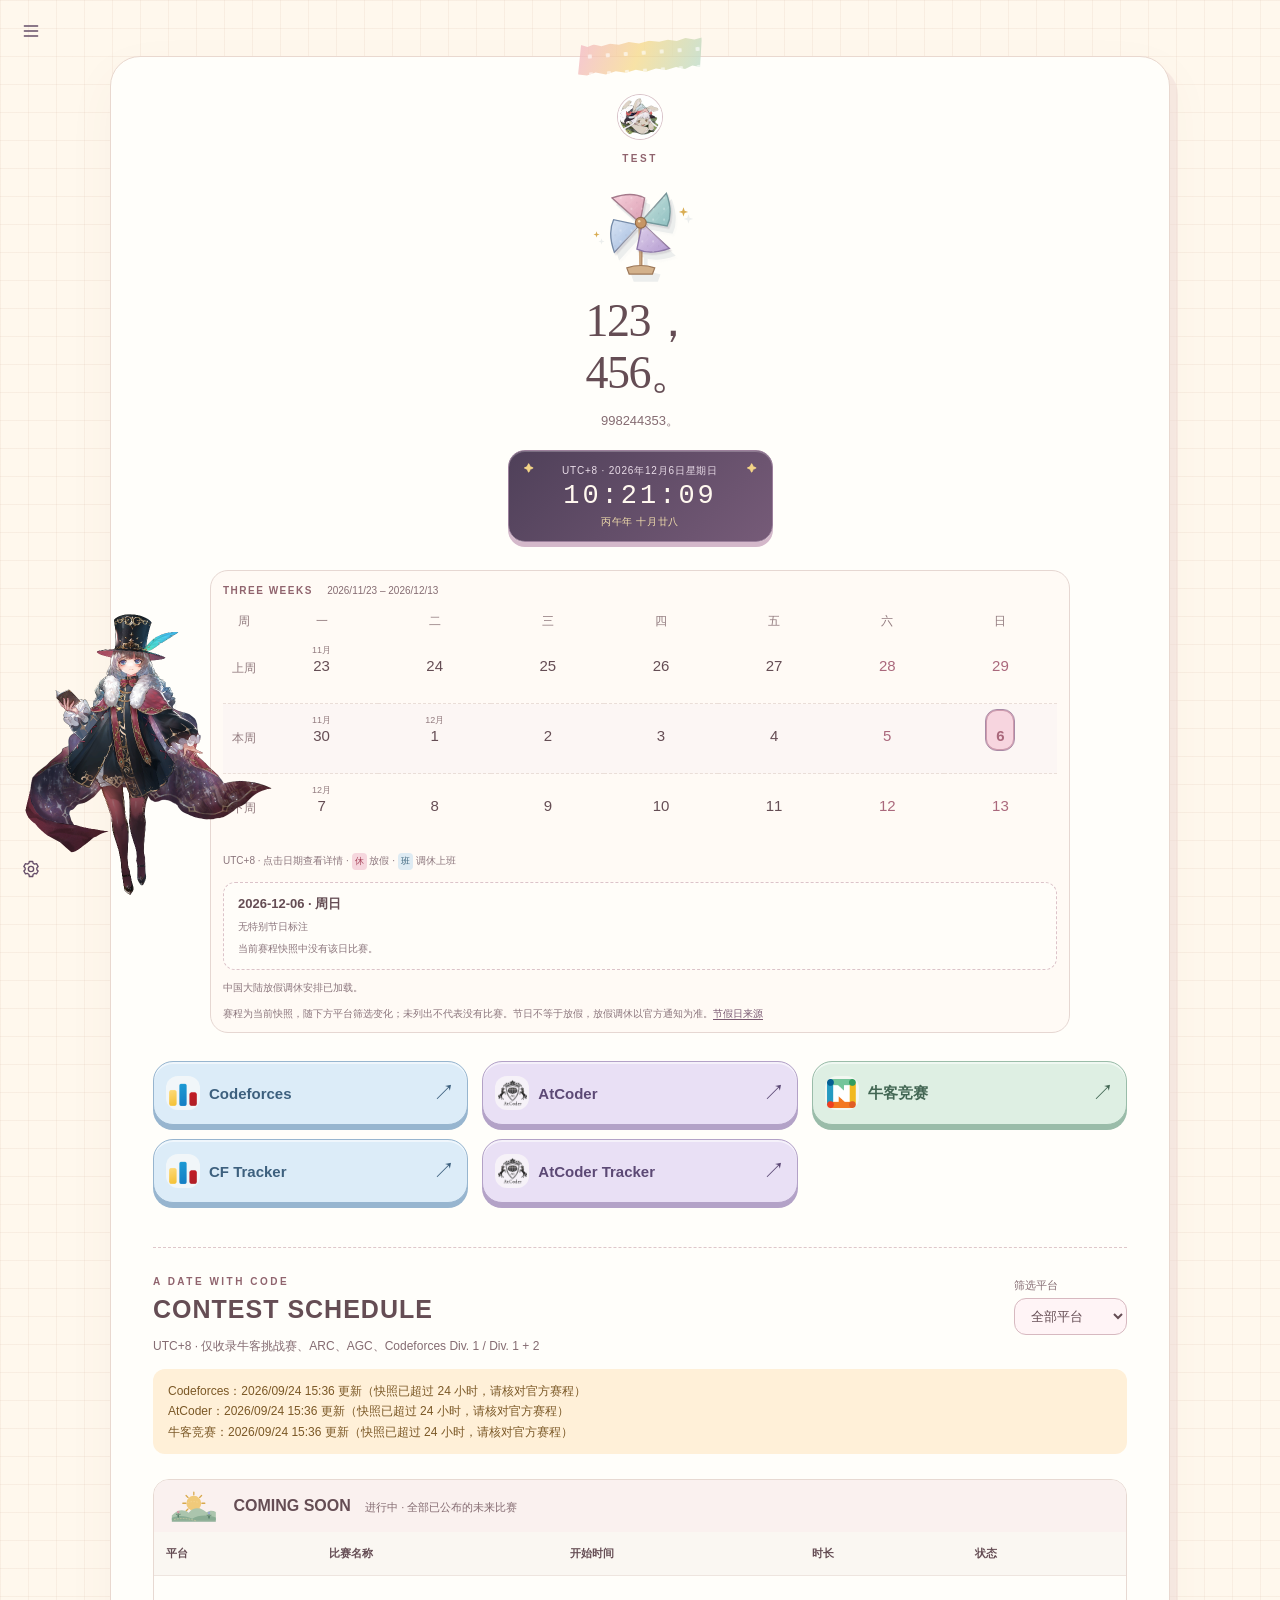
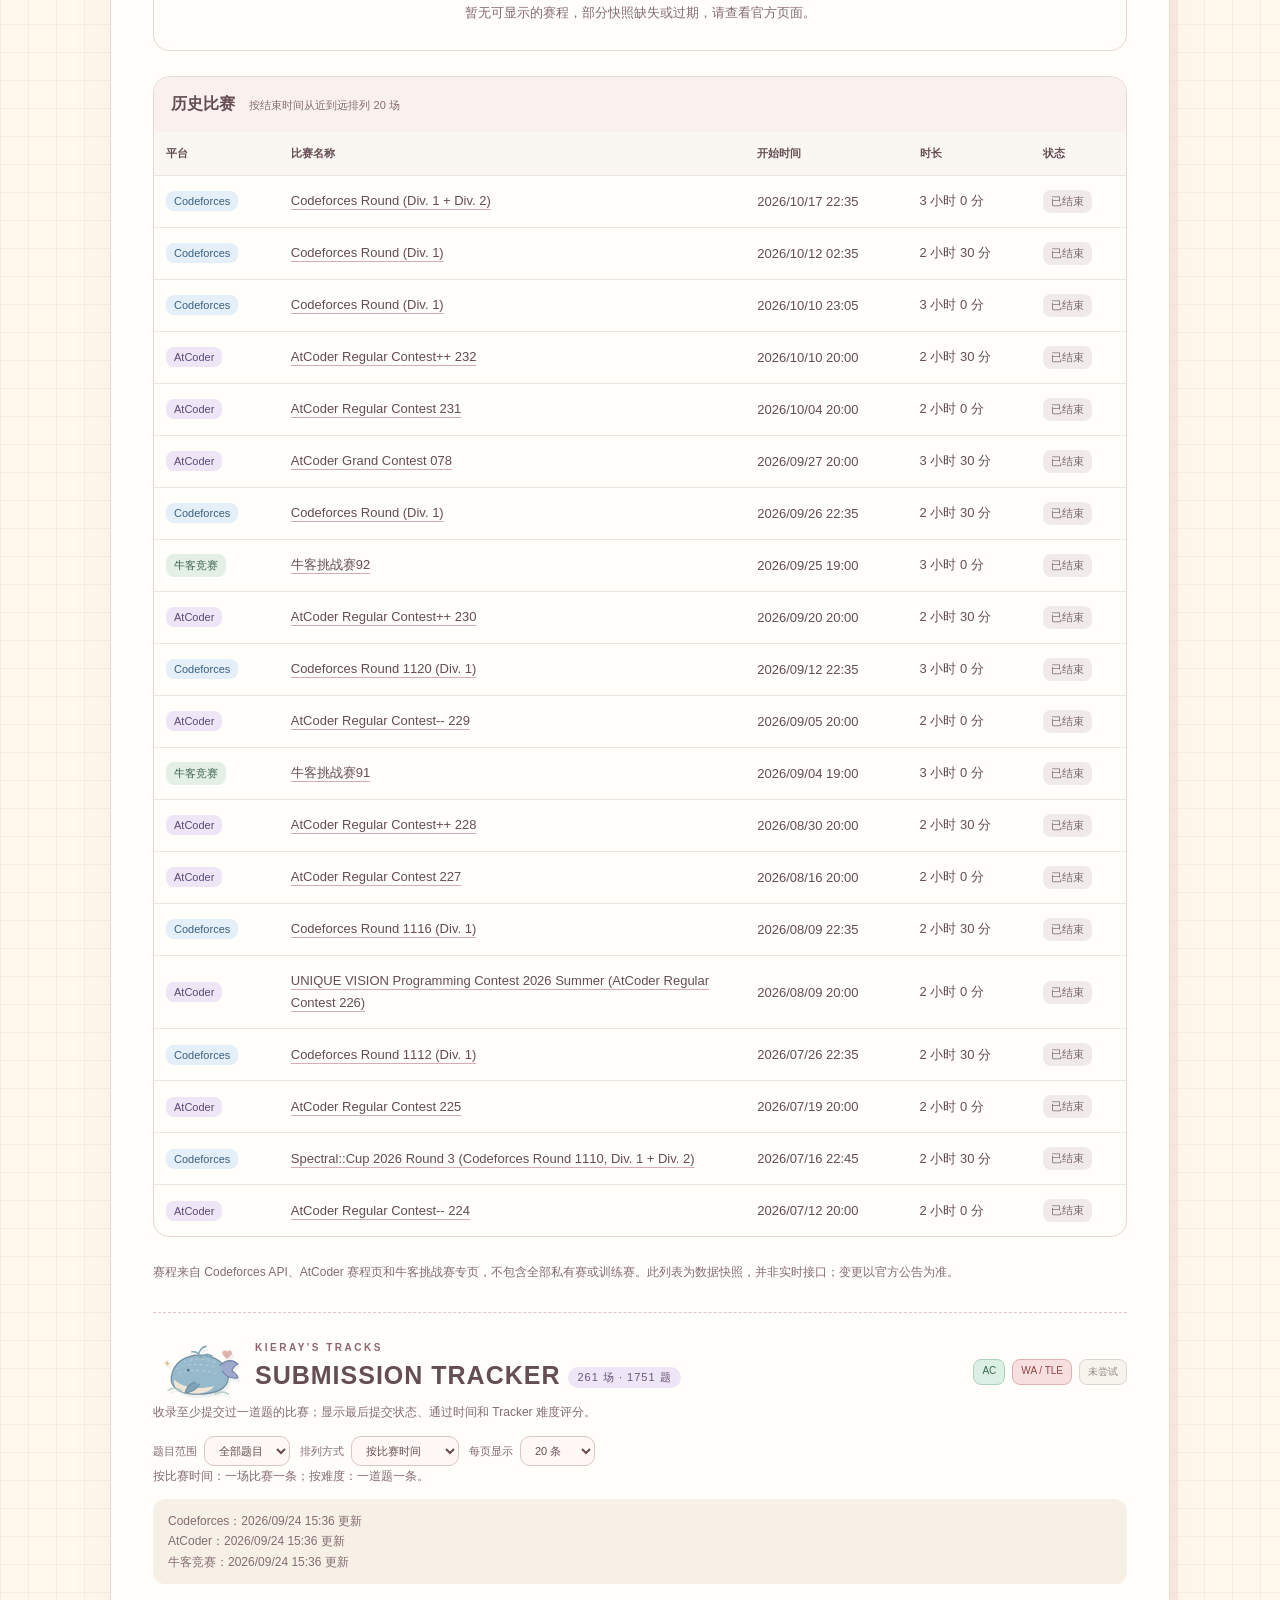
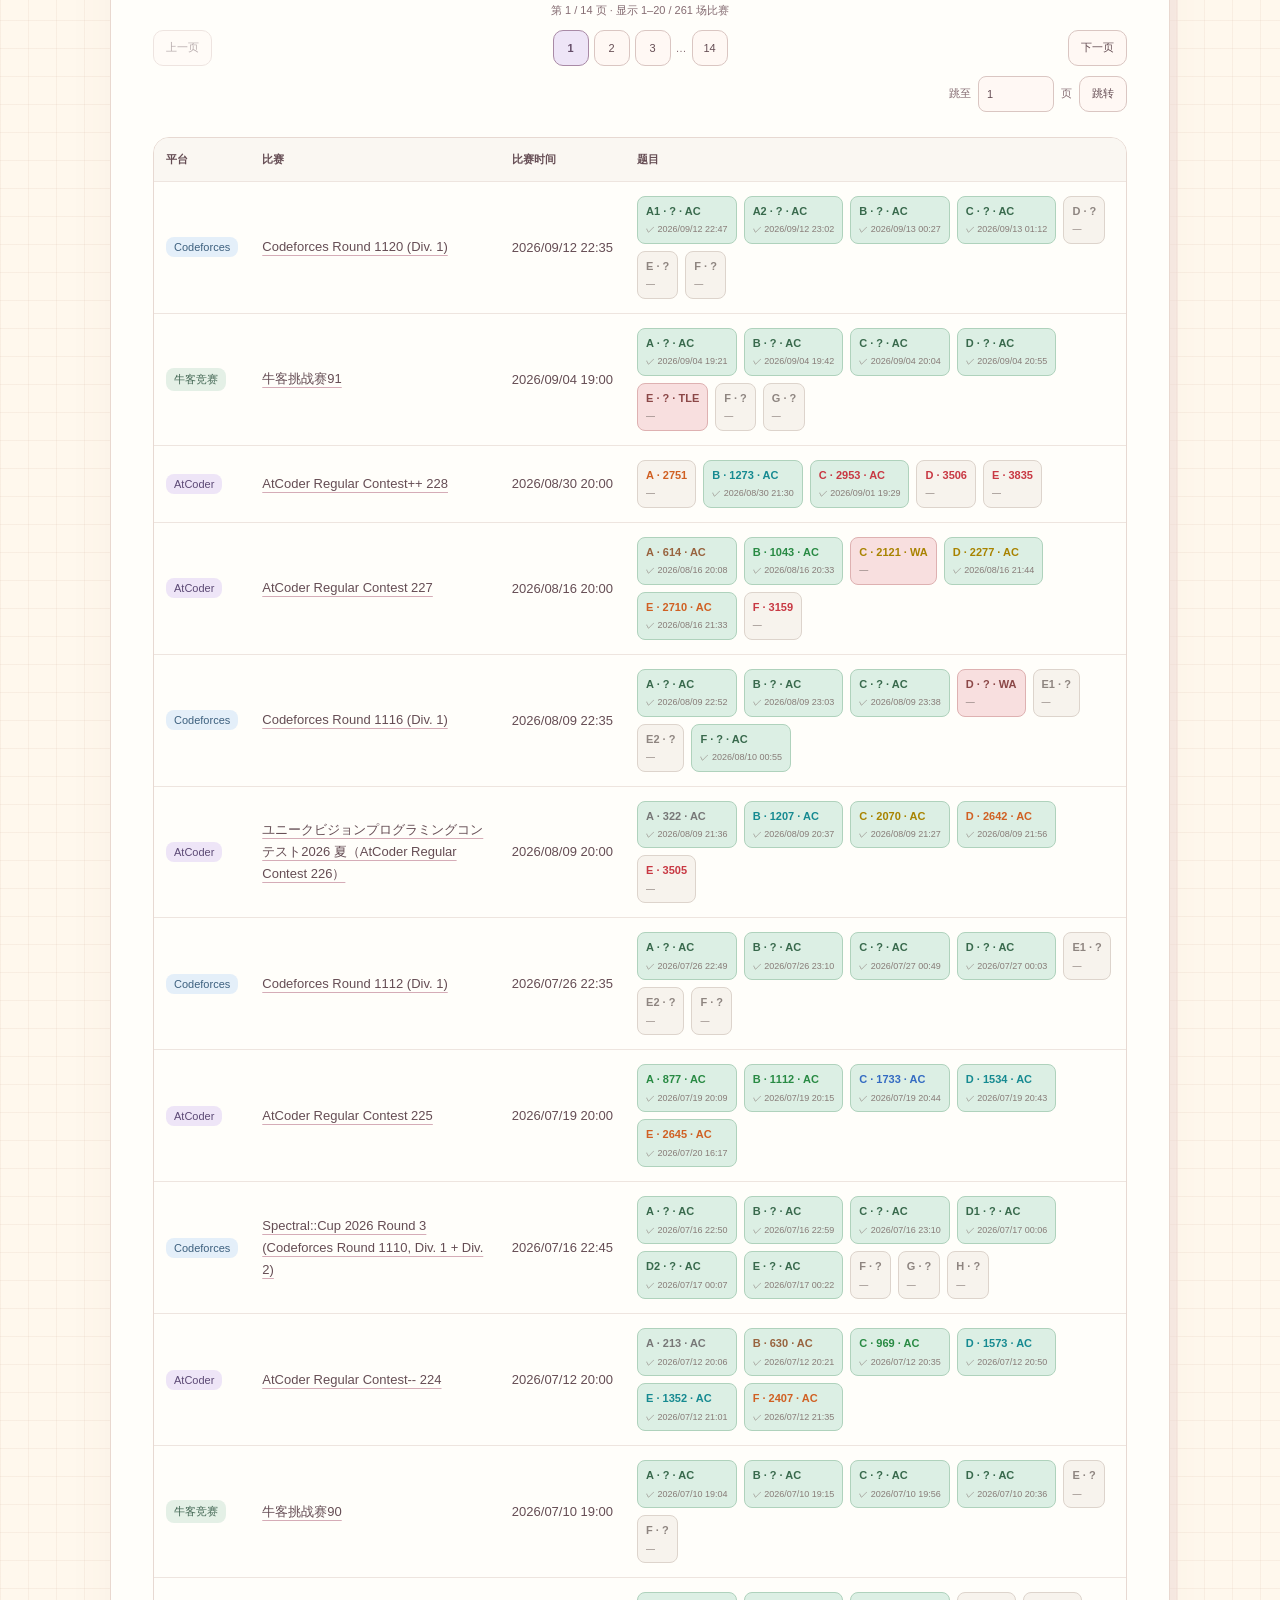
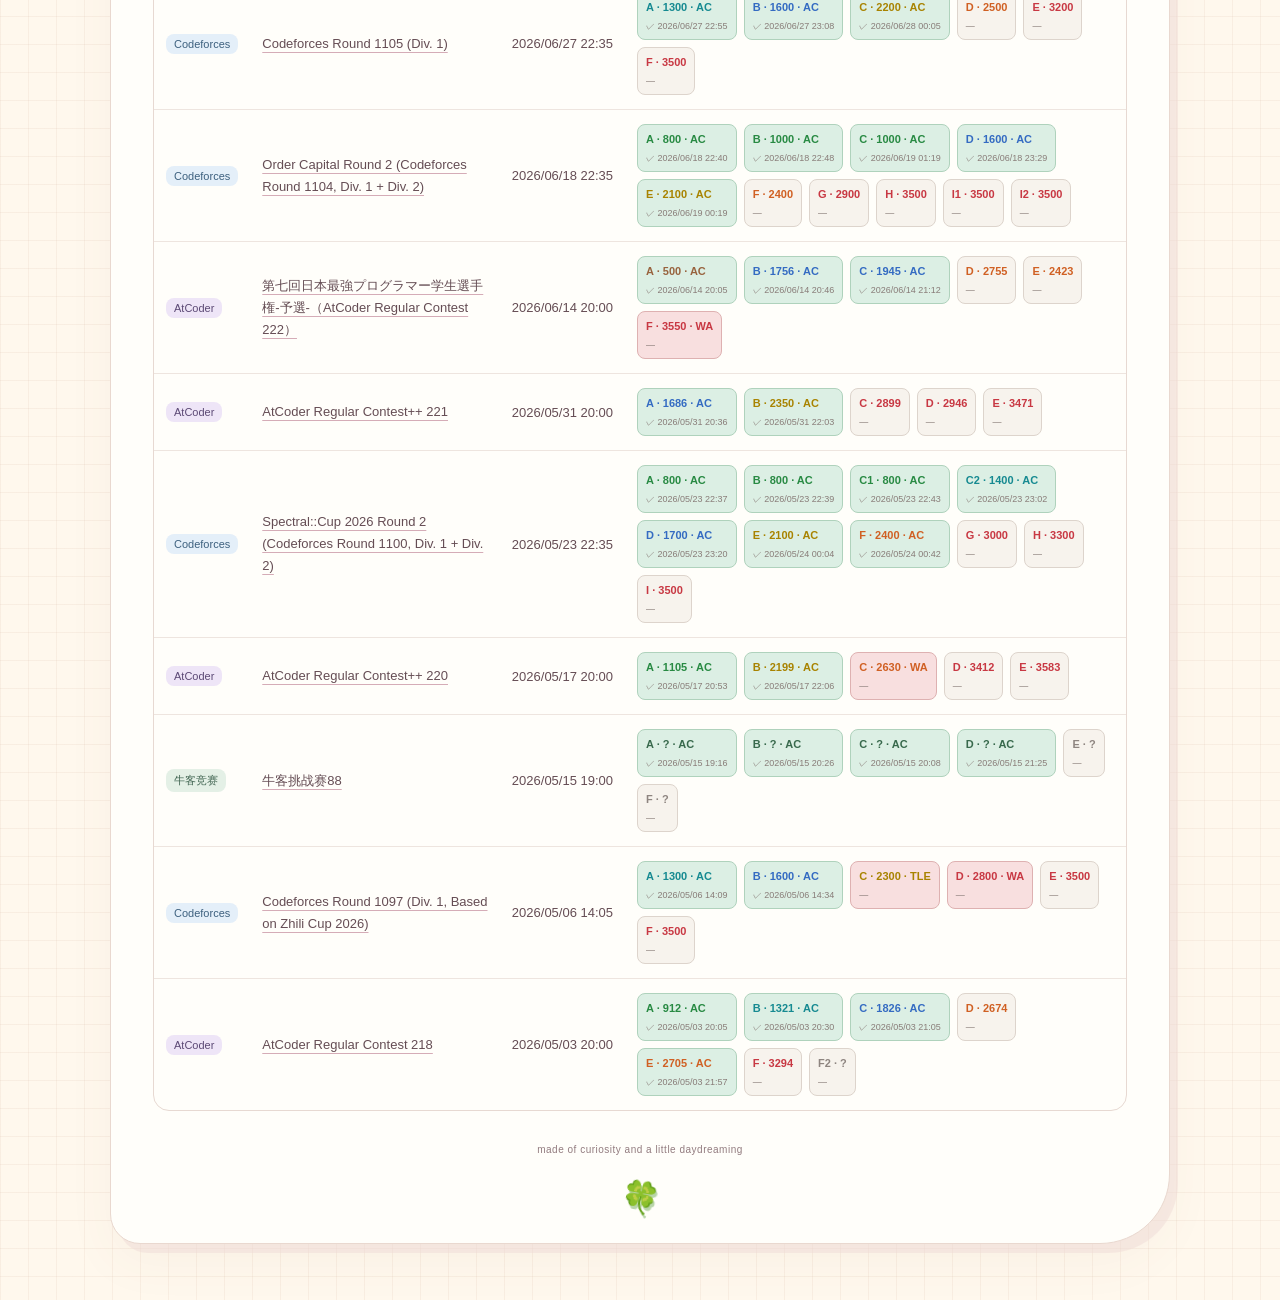
==== commit 6e947e1f: "Publish calendar, camera tracking and dashboard navigation" ====
--- a/index.html
+++ b/index.html
@@ -6,13 +6,32 @@
     <title>Test</title>
     <link rel="stylesheet" href="entry.css" />
     <script src="contests-data.js" defer></script>
+    <script src="calendar-data.js" defer></script>
     <script src="cute/characters.js" defer></script>
     <script src="narcissus-live2d.js" defer></script>
     <script src="character-spine.js" defer></script>
+    <script src="face-capture.js" defer></script>
+    <script src="page-navigation.js" defer></script>
     <script src="contests.js" defer></script>
   </head>
   <body>
-    <main class="note dashboard">
+    <aside class="page-navigation" aria-label="页面目录">
+      <button type="button" id="page-nav-toggle" aria-label="打开页面目录" title="页面目录" aria-expanded="false" aria-controls="page-nav-panel">
+        <svg width="20" height="20" viewBox="0 0 24 24" fill="none" aria-hidden="true"><path d="M4 6h16M4 12h16M4 18h16" stroke="currentColor" stroke-width="1.6" stroke-linecap="round" /></svg>
+      </button>
+      <nav id="page-nav-panel" aria-label="页面板块" hidden>
+        <span class="page-nav-title">CONTENTS · 页面目录</span>
+        <a href="#page-top">首页</a>
+        <a href="#live-clock">时钟</a>
+        <a href="#three-week-calendar">三周日历</a>
+        <a href="#platform-links">网站入口</a>
+        <a href="#contest-heading">CONTEST SCHEDULE · 赛程</a>
+        <a class="page-nav-subsection" href="#coming-soon">COMING SOON · 近期比赛</a>
+        <a class="page-nav-subsection" href="#recent-section">历史比赛</a>
+        <a href="#activity-heading">SUBMISSION TRACKER</a>
+      </nav>
+    </aside>
+    <main class="note dashboard" id="page-top" tabindex="-1">
       <img class="home-avatar" src="assets/github-avatar.jpg" alt="Kieray" title="Kieray" width="44" height="44" />
       <span class="eyebrow">TEST</span>
       <svg class="spinning-pinwheel" viewBox="0 0 170 120" aria-hidden="true">
@@ -55,12 +74,23 @@
       </svg>
       <h1>123，<br />456。</h1>
       <p>998244353。</p>
-      <time class="live-clock" id="live-clock">
+      <time class="live-clock" id="live-clock" tabindex="-1">
         <span class="clock-date">UTC+8 · 时间正在加载…</span>
         <strong class="clock-time">--:--:--</strong>
         <span class="clock-lunar">日期正在加载…</span>
       </time>
-      <nav class="buttons platform-links" aria-label="网站入口">
+      <section class="three-week-calendar" id="three-week-calendar" tabindex="-1" aria-label="最近三周日历，UTC+8">
+        <table>
+          <caption>THREE WEEKS <span id="calendar-range"></span></caption>
+          <thead><tr><th scope="col">周</th><th scope="col">一</th><th scope="col">二</th><th scope="col">三</th><th scope="col">四</th><th scope="col">五</th><th scope="col">六</th><th scope="col">日</th></tr></thead>
+          <tbody id="calendar-weeks"><tr><td colspan="8">正在加载日历…</td></tr></tbody>
+        </table>
+        <p class="calendar-guide">UTC+8 · 点击日期查看详情 · <span class="holiday-off">休</span> 放假 · <span class="holiday-work">班</span> 调休上班</p>
+        <div class="calendar-details" id="calendar-details" aria-live="polite"></div>
+        <p class="calendar-guide" id="calendar-holiday-status"></p>
+        <p class="calendar-guide">赛程为当前快照，随下方平台筛选变化；未列出不代表没有比赛。节日不等于放假，放假调休以官方通知为准。<a href="https://github.com/NateScarlet/holiday-cn" target="_blank" rel="noopener noreferrer">节假日来源</a></p>
+      </section>
+      <nav class="buttons platform-links" id="platform-links" tabindex="-1" aria-label="网站入口">
         <a class="candy blue" href="https://codeforces.com/contests" target="_blank" rel="noopener noreferrer">
           <span class="button-icon" aria-hidden="true"><img src="assets/platforms/codeforces.png" alt="" width="30" height="30" /></span>
           <span>Codeforces</span>
@@ -91,7 +121,7 @@
         <div class="board-heading">
           <div>
             <span class="eyebrow">A DATE WITH CODE</span>
-            <h2 id="contest-heading">CONTEST SCHEDULE</h2>
+            <h2 id="contest-heading" tabindex="-1">CONTEST SCHEDULE</h2>
           </div>
           <label class="platform-filter">筛选平台
             <select id="platform-filter">
@@ -109,7 +139,7 @@
           <div class="countdown-wrap"><span>距离开始</span><output id="contest-countdown" aria-live="off"></output></div>
         </div>
         <noscript><p class="data-status">请启用 JavaScript 查看比赛表格，也可以使用上方按钮查看官方赛程。</p></noscript>
-        <div class="table-scroll" tabindex="0" role="region" aria-label="近期比赛表，可横向滚动">
+        <div class="table-scroll" id="coming-soon" tabindex="0" role="region" aria-label="近期比赛表，可横向滚动">
           <table>
             <caption>
               <svg class="caption-sunrise" viewBox="0 0 170 105" aria-hidden="true">
@@ -136,7 +166,7 @@
             <tbody id="upcoming-contests"><tr><td colspan="5" class="empty-row">正在加载比赛…</td></tr></tbody>
           </table>
         </div>
-        <div class="table-scroll" tabindex="0" role="region" aria-label="最近结束比赛表，可横向滚动">
+        <div class="table-scroll" id="recent-section" tabindex="0" role="region" aria-label="最近结束比赛表，可横向滚动">
           <table>
             <caption>历史比赛 <span>按结束时间从近到远排列 20 场</span></caption>
             <thead><tr><th scope="col">平台</th><th scope="col">比赛名称</th><th scope="col">开始时间</th><th scope="col">时长</th><th scope="col">状态</th></tr></thead>
@@ -170,7 +200,7 @@
             </svg>
             <div>
               <span class="eyebrow">KIERAY'S TRACKS</span>
-              <h2 id="activity-heading">SUBMISSION TRACKER <span class="count-pill" id="activity-count">0 场</span></h2>
+              <h2 id="activity-heading" tabindex="-1">SUBMISSION TRACKER <span class="count-pill" id="activity-count">0 场</span></h2>
             </div>
           </div>
           <div class="problem-legend"><span class="solved">AC</span><span class="failed">WA / TLE</span><span class="unattempted">未尝试</span></div>
@@ -190,8 +220,30 @@
               <option value="difficulty-desc">难度从高到低</option>
             </select>
           </label>
-        </div>
+          <label>每页显示
+            <select id="activity-page-size" aria-describedby="activity-pagination-help">
+              <option value="10">10 条</option>
+              <option value="20" selected>20 条</option>
+              <option value="50">50 条</option>
+              <option value="100">100 条</option>
+              <option value="all">全部</option>
+            </select>
+          </label>
+        </div>
+        <p class="calendar-help" id="activity-pagination-help">按比赛时间：一场比赛一条；按难度：一道题一条。</p>
         <p id="activity-status" class="data-status" role="status">正在读取 Kieray 的公开提交记录…</p>
+        <nav class="activity-pagination" aria-label="提交记录分页">
+          <button type="button" id="activity-prev" aria-controls="activity-contests" disabled>上一页</button>
+          <div id="activity-page-numbers" role="group" aria-label="选择页码"></div>
+          <span id="activity-page-info" role="status" aria-live="polite" aria-atomic="true">正在读取分页…</span>
+          <button type="button" id="activity-next" aria-controls="activity-contests" disabled>下一页</button>
+          <form id="activity-page-jump" novalidate>
+            <label for="activity-page-input">跳至</label>
+            <input id="activity-page-input" type="number" inputmode="numeric" min="1" step="1" required value="1" aria-label="目标页码" aria-describedby="activity-page-info" disabled />
+            <span>页</span>
+            <button type="submit" id="activity-page-go" aria-controls="activity-contests" disabled>跳转</button>
+          </form>
+        </nav>
         <div class="table-scroll" tabindex="0" role="region" aria-label="Kieray 提交记录表，可横向滚动">
           <table>
             <thead><tr><th scope="col">平台</th><th scope="col">比赛</th><th scope="col">比赛时间</th><th scope="col">题目</th></tr></thead>
@@ -202,7 +254,7 @@
       <span class="footnote">made of curiosity and a little daydreaming</span>
       <div class="bottom-clover" aria-hidden="true">🍀</div>
     </main>
-    <div class="fixed-narcissus" id="fixed-narcissus" role="button" tabindex="0" aria-label="随机播放角色动作或语音" title="点击随机播放动作或语音">
+    <div class="fixed-narcissus" id="fixed-narcissus" role="button" tabindex="0" aria-label="单击播放动作或语音，按住拖动角色位置" title="单击互动，按住拖动位置">
       <span class="narcissus-loading" id="narcissus-loading">角色加载中…</span>
     </div>
     <div class="narcissus-settings">
@@ -225,7 +277,14 @@
         <small id="narcissus-mode">正在初始化动画…</small>
         <button type="button" class="narcissus-hide" id="character-retry" hidden>重新加载角色</button>
         <button type="button" class="narcissus-hide" id="narcissus-hide" aria-pressed="false">隐藏角色</button>
+        <button type="button" class="narcissus-hide" id="narcissus-reset-position">重置角色位置</button>
+        <small>按住角色可拖动，单击互动。拖动位置会自动保存。</small>
         <button type="button" class="narcissus-hide" id="narcissus-background" aria-pressed="true">后台播放：开启</button>
+        <button type="button" class="narcissus-hide" id="motion-capture-toggle" aria-pressed="false" aria-describedby="motion-capture-status" disabled>开启摄像头动捕</button>
+        <small id="motion-capture-status" role="status" aria-live="polite">角色加载后可开启动捕。</small>
+        <video id="motion-capture-preview" muted playsinline aria-label="摄像头镜像预览" hidden></video>
+        <button type="button" class="narcissus-hide" id="motion-capture-calibrate" hidden>校准正面姿态</button>
+        <small>动捕仅在本机处理，不录制、不上传、不使用麦克风。切换角色、隐藏角色或离开页面会关闭摄像头。</small>
         <a class="narcissus-more" href="https://uttu.merui.net" target="_blank" rel="noopener noreferrer">更多 ↗</a>
       </div>
     </div>
--- a/entry.css
+++ b/entry.css
@@ -190,6 +190,57 @@
 .clock-date { font-size: 10px; letter-spacing: 0.8px; color: #eadde9; }
 .clock-time { font: 400 27px/1.15 "Courier New", monospace; letter-spacing: 3px; }
 .clock-lunar { font-size: 10px; letter-spacing: 0.6px; color: #f3dfad; }
+.three-week-calendar { width: min(100%, 860px); margin: 28px auto 0; padding: 14px 12px 10px; border: 1px solid #e6d7d2; border-radius: 18px; background: #fffaf5; }
+.three-week-calendar table { width: 100%; table-layout: fixed; border-collapse: collapse; font-size: 12px; }
+.three-week-calendar caption { padding: 0 0 13px; text-align: left; font-size: 10px; font-weight: 700; letter-spacing: 1.5px; color: #90646e; }
+.three-week-calendar caption span { display: inline-block; margin-left: 10px; letter-spacing: 0; font-weight: 400; color: #856c72; }
+.three-week-calendar th { padding: 4px 0; font-weight: 400; color: #927b7f; }
+.three-week-calendar thead th:first-child { width: 42px; }
+.three-week-calendar td { padding: 5px 3px; text-align: center; vertical-align: top; }
+.three-week-calendar tbody tr + tr { border-top: 1px dashed #eaded8; }
+.three-week-calendar .current-week { background: #f6edf250; }
+.three-week-calendar .calendar-date { display: inline-flex; align-items: center; justify-content: center; flex-direction: column; gap: 3px; min-width: 30px; max-width: 100%; padding: 4px 3px; border: 1px solid transparent; border-radius: 12px; background: transparent; font: inherit; color: inherit; cursor: pointer; font-variant-numeric: tabular-nums; }
+.calendar-date time { display: grid; justify-items: center; }
+.calendar-date:focus-visible { outline: 2px solid #926581; outline-offset: 2px; }
+.calendar-date[aria-pressed="true"] { border-color: #a98aa6; }
+.calendar-date small { min-height: 12px; line-height: 12px; font-size: 9px; color: #927b7f; }
+.calendar-date b { font-weight: 500; line-height: 20px; font-size: 15px; }
+.three-week-calendar .weekend b { color: #aa687c; }
+.three-week-calendar .is-today { background: #f7d5df; color: #6c4052; box-shadow: inset 0 0 0 1px #cf9bad; }
+.three-week-calendar .is-today b { font-weight: 700; }
+.three-week-calendar .workday b { color: #416075; }
+.three-week-calendar .day-off { background: #fae9e94a; }
+.holiday-off, .holiday-work { display: inline-block; padding: 1px 3px; border-radius: 4px; font-size: 9px; line-height: 15px; }
+.holiday-off { color: #a64157; background: #f6d7de; }
+.holiday-work { color: #3c647c; background: #deebf3; }
+.calendar-festival { min-height: 17px; font-size: 10px; line-height: 1.6; color: #a65f73; overflow-wrap: anywhere; }
+.calendar-events { display: grid; gap: 4px; margin-top: 3px; }
+.calendar-event { display: block; padding: 5px 3px; border-radius: 7px; color: #654d54; background: #efe9ed; font-size: 10px; line-height: 1.5; white-space: pre-line; text-decoration: none; overflow-wrap: anywhere; }
+.calendar-event.codeforces { background: #e3eff9; color: #3d607e; }
+.calendar-event.atcoder { background: #eee5f7; color: #5c4975; }
+.calendar-event.nowcoder { background: #e4f0e6; color: #426653; }
+.calendar-event:hover { text-decoration: underline; }
+.calendar-guide { margin: 9px 0 0; color: #8b757c; font-size: 10px; line-height: 1.7; text-align: left; }
+.calendar-guide a { color: #795871; text-underline-offset: 2px; }
+.calendar-details { margin-top: 12px; padding: 12px 14px; border: 1px dashed #dcc3c9; border-radius: 12px; text-align: left; background: #fffdf9; }
+.calendar-details h3 { margin: 0; font-size: 13px; font-weight: 600; }
+.calendar-details .calendar-guide { margin-top: 5px; }
+.calendar-detail-event { margin-top: 10px; padding-left: 9px; border-left: 3px solid #b8a3c6; }
+.calendar-detail-event a { font-size: 12px; color: #654d54; overflow-wrap: anywhere; text-underline-offset: 3px; }
+.calendar-detail-event small { display: block; margin-top: 4px; color: #8b757c; font-size: 10px; }
+.calendar-contest-count { display: none; }
+@media (max-width: 600px) {
+  .calendar-events { display: none; }
+  .three-week-calendar td { padding: 5px 1px; }
+  .calendar-contest-count { display: block; width: 100%; color: #765693 !important; }
+  .calendar-festival { font-size: 9px; }
+}
+@media (max-width: 420px) {
+  .three-week-calendar { padding: 12px 6px 8px; }
+  .three-week-calendar thead th:first-child { width: 30px; }
+  .three-week-calendar .calendar-date { min-width: 24px; }
+  .three-week-calendar caption { padding-left: 5px; letter-spacing: 1px; }
+}
 .spinning-pinwheel {
   display: block;
   width: 132px;
@@ -228,10 +279,11 @@
   user-select: none;
   transform: scale(var(--narcissus-scale));
   transform-origin: left bottom;
-  cursor: pointer;
+  cursor: grab;
 }
 .fixed-narcissus:focus-visible { outline: 3px solid #8f7293; outline-offset: -8px; }
-.fixed-narcissus { touch-action: manipulation; -webkit-tap-highlight-color: transparent; }
+.fixed-narcissus { touch-action: none; -webkit-tap-highlight-color: transparent; }
+.fixed-narcissus.is-dragging { cursor: grabbing; }
 .fixed-narcissus.is-hidden { visibility: hidden; pointer-events: none; }
 .fixed-narcissus canvas {
   position: absolute;
@@ -255,7 +307,7 @@
 .narcissus-loading[hidden] { display: none; }
 .narcissus-settings {
   position: fixed;
-  z-index: 30;
+  z-index: 50;
   left: 12px;
   bottom: 12px;
   display: grid;
@@ -276,6 +328,16 @@
   font-weight: 700;
   cursor: pointer;
 }
+.page-navigation { position: fixed; z-index: 60; left: 12px; top: 12px; font-size: 12px; }
+#page-nav-toggle { display: grid; place-items: center; width: 38px; height: 38px; padding: 9px; border: 0; background: transparent; color: #654d68; cursor: pointer; }
+#page-nav-toggle:focus-visible, #page-nav-panel a:focus-visible { outline: 3px solid #8f7293; outline-offset: 2px; }
+#page-nav-panel { width: 250px; max-width: calc(100vw - 24px); max-height: calc(100dvh - 74px); overflow-y: auto; margin-top: 8px; padding: 14px 10px; border: 1px solid #dbcbd9; border-radius: 15px; background: #fffdf8f2; box-shadow: 0 9px 25px #624b5c24; backdrop-filter: blur(8px); }
+#page-nav-panel[hidden] { display: none; }
+.page-nav-title { display: block; padding: 2px 9px 10px; color: #927b7f; font-size: 10px; letter-spacing: 1px; }
+#page-nav-panel a { display: block; margin: 2px 0; padding: 9px; border-radius: 8px; color: #654d68; text-decoration: none; line-height: 1.5; overflow-wrap: anywhere; }
+#page-nav-panel a:hover, #page-nav-panel a[aria-current="location"] { background: #f0e7f5; }
+#page-nav-panel a.page-nav-subsection { padding-left: 23px; font-size: 11px; color: #856c72; }
+#page-top, #live-clock, #three-week-calendar, #platform-links, #contest-heading, #coming-soon, #recent-section, #activity-heading { scroll-margin-top: 64px; }
 .narcissus-panel {
   position: absolute;
   left: 0;
@@ -301,11 +363,15 @@
 .narcissus-panel small { display: block; margin-top: 8px; color: #8a777d; line-height: 1.4; }
 .narcissus-more { display: block; margin-top: 12px; padding: 7px; border: 1px solid #ad97b1; border-radius: 8px; text-align: center; text-decoration: none; color: #654d68; background: #f0e7f5; }
 .narcissus-hide { display: block; width: 100%; margin-top: 12px; padding: 7px; border: 1px solid #ad97b1; border-radius: 8px; color: #654d68; background: #fffaf2; font: inherit; cursor: pointer; }
+.narcissus-hide:disabled { opacity: .55; cursor: not-allowed; }
+#motion-capture-toggle[aria-pressed="true"] { background: #e4f0e7; border-color: #809b85; }
+#motion-capture-preview { display: block; width: 100%; max-height: 160px; margin-top: 10px; border-radius: 8px; object-fit: contain; background: #302830; transform: scaleX(-1); }
+#motion-capture-preview[hidden], #motion-capture-calibrate[hidden] { display: none; }
 .voice-subtitle {
   position: fixed;
   z-index: 40;
   left: var(--subtitle-left, 12px);
-  right: 12px;
+  right: var(--subtitle-right, 12px);
   bottom: max(var(--subtitle-bottom, 14px), env(safe-area-inset-bottom));
   margin-inline: auto;
   display: grid;
@@ -418,6 +484,24 @@
 .activity-controls { display: flex; flex-wrap: wrap; gap: 10px; margin-top: 14px; }
 .activity-controls label { display: flex; align-items: center; gap: 7px; font-size: 11px; color: #856c72; }
 .activity-controls select { font: inherit; color: #654d54; background: #fff8f4; border: 1px solid #dac6c2; border-radius: 10px; padding: 7px 10px; }
+.activity-pagination { display: flex; align-items: center; justify-content: space-between; flex-wrap: wrap; gap: 10px; margin-top: 18px; font-size: 11px; color: #856c72; }
+.activity-pagination button { flex-shrink: 0; min-height: 36px; padding: 8px 12px; border: 1px solid #dac6c2; border-radius: 10px; background: #fff8f4; color: #654d54; font: inherit; cursor: pointer; }
+.activity-pagination button:hover:not(:disabled) { background: #f0e7f5; }
+.activity-pagination button:disabled { opacity: .45; cursor: not-allowed; }
+.activity-pagination button:focus-visible { outline: 3px solid #81597d; outline-offset: 3px; }
+#activity-page-info { flex-basis: 100%; order: -1; text-align: center; line-height: 1.6; font-variant-numeric: tabular-nums; }
+#activity-page-numbers { display: flex; flex: 1; flex-wrap: wrap; align-items: center; justify-content: center; gap: 5px; }
+#activity-page-numbers button { min-width: 36px; padding: 8px; }
+#activity-page-numbers button[aria-current="page"] { background: #eee5f7; border-color: #a98aa6; color: #654d68; font-weight: 700; }
+#activity-page-jump { display: flex; flex-basis: 100%; flex-wrap: wrap; justify-content: flex-end; align-items: center; gap: 7px; }
+#activity-page-input { width: 76px; min-height: 36px; padding: 6px 8px; border: 1px solid #dac6c2; border-radius: 8px; background: #fff8f4; color: #654d54; font: inherit; }
+#activity-page-input:focus-visible { outline: 3px solid #81597d; outline-offset: 3px; }
+#activity-page-input:disabled { opacity: .45; }
+@media (max-width: 600px) {
+  #activity-page-numbers { flex-basis: 100%; order: -1; }
+  #activity-page-jump { justify-content: center; }
+  .page-navigation { left: 8px; top: 8px; }
+}
 .activity-board { margin-top: 12px; }
 .activity-board td:nth-child(2) { min-width: 190px; }
 .activity-board td:nth-child(4) { white-space: normal; }
@@ -437,6 +521,9 @@
   .board-heading h2 { font-size: 22px; }
   .board-heading .eyebrow { font-size: 8px; letter-spacing: 1px; }
   .fixed-narcissus { width: 150px; height: 245px; }
+  /* Wide props/capes should not shrink these characters into the narrow default box. */
+  .fixed-narcissus[data-character="flutterpage"],
+  .fixed-narcissus[data-character="charlie"] { width: clamp(150px, 56vw, 225px); }
   .narcissus-settings { left: 8px; bottom: 8px; }
   .voice-subtitle { grid-template-columns: 1fr; padding: 12px 14px 13px; }
   .voice-subtitle span { grid-row: auto; margin-bottom: 7px; font-size: 12px; }
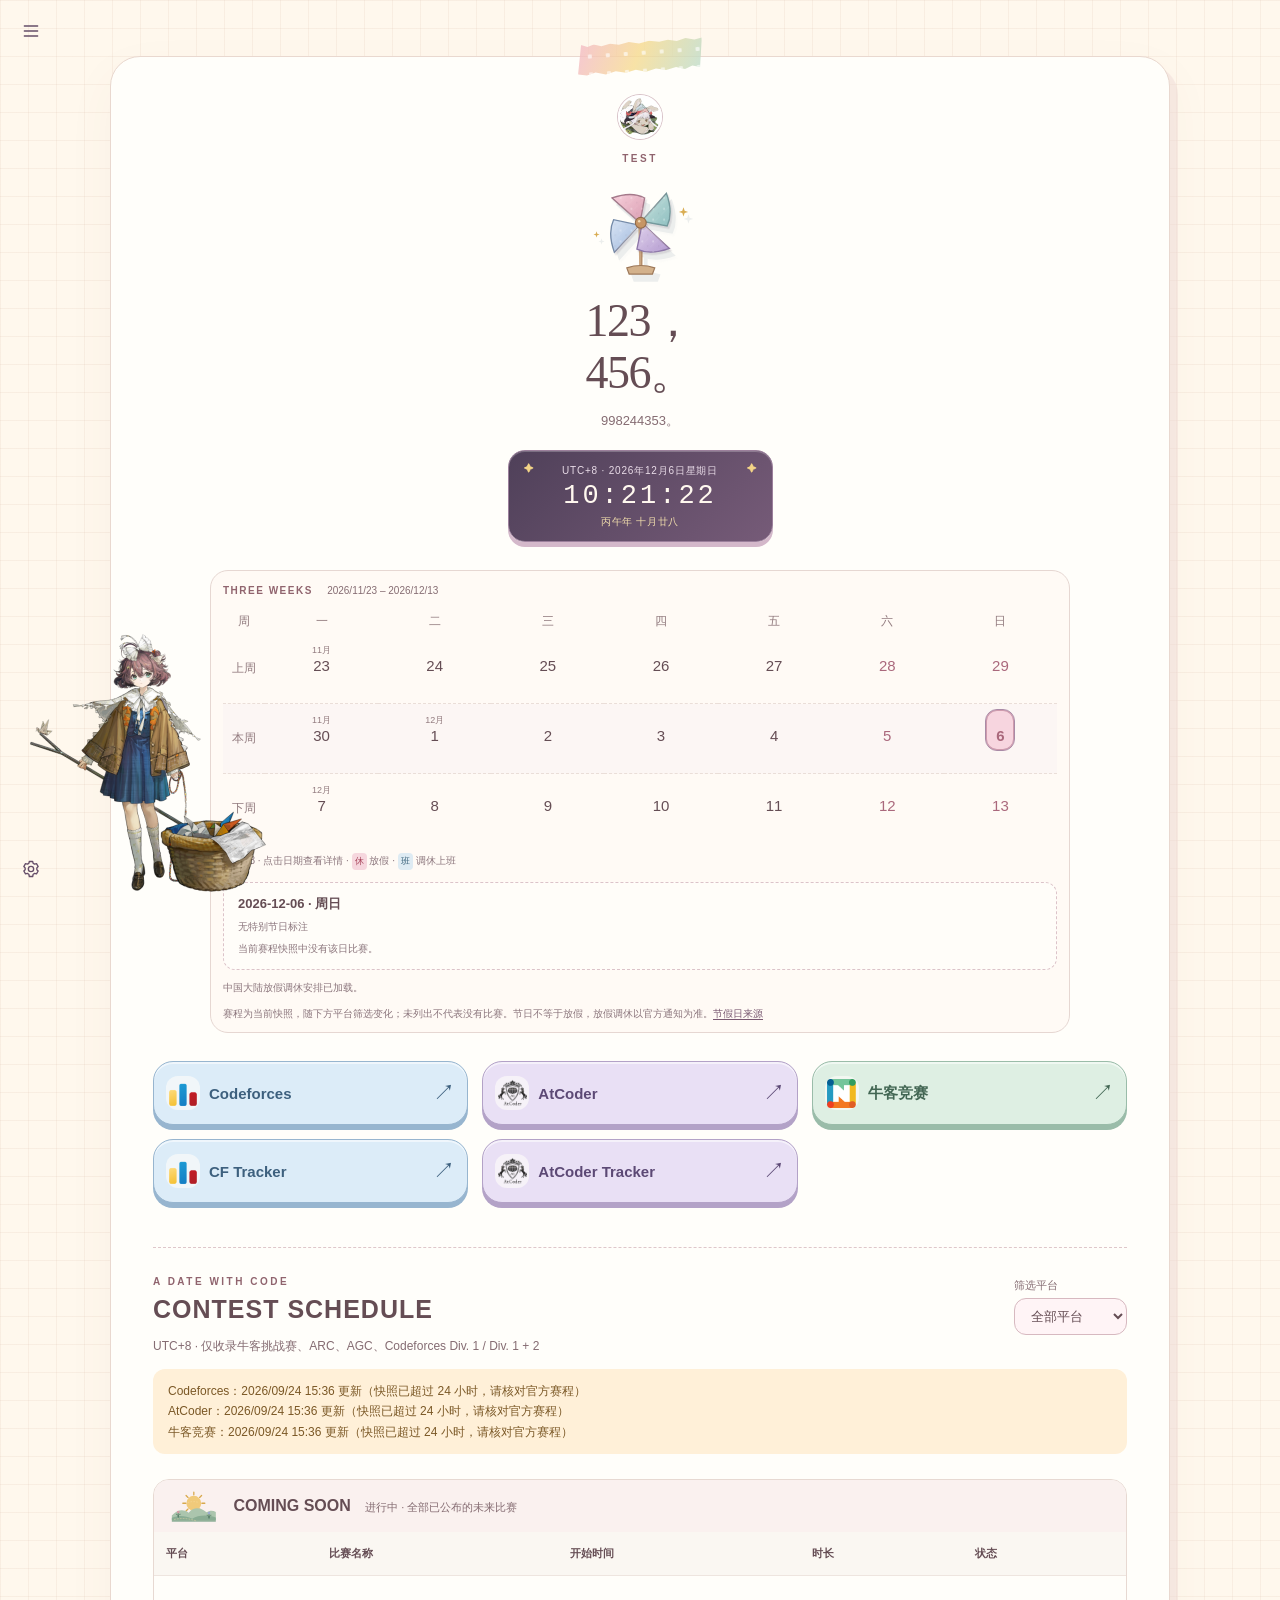
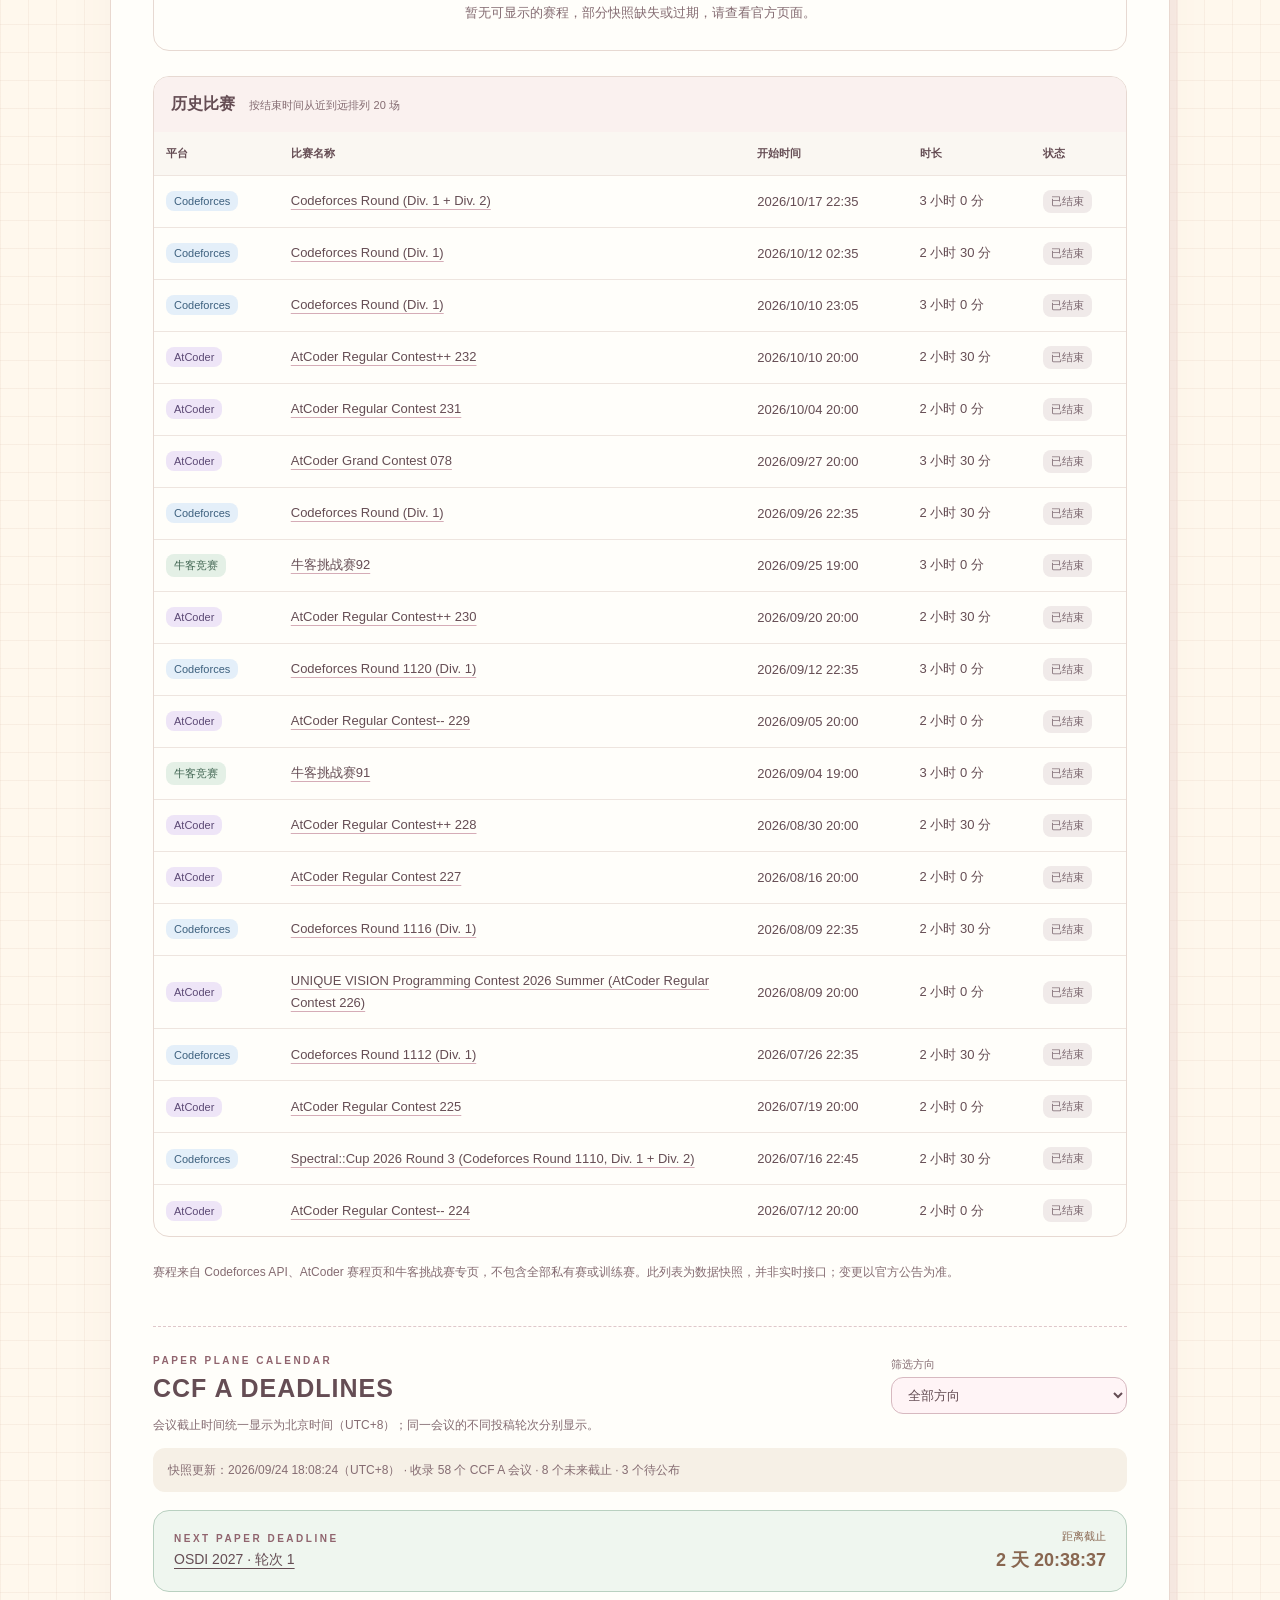
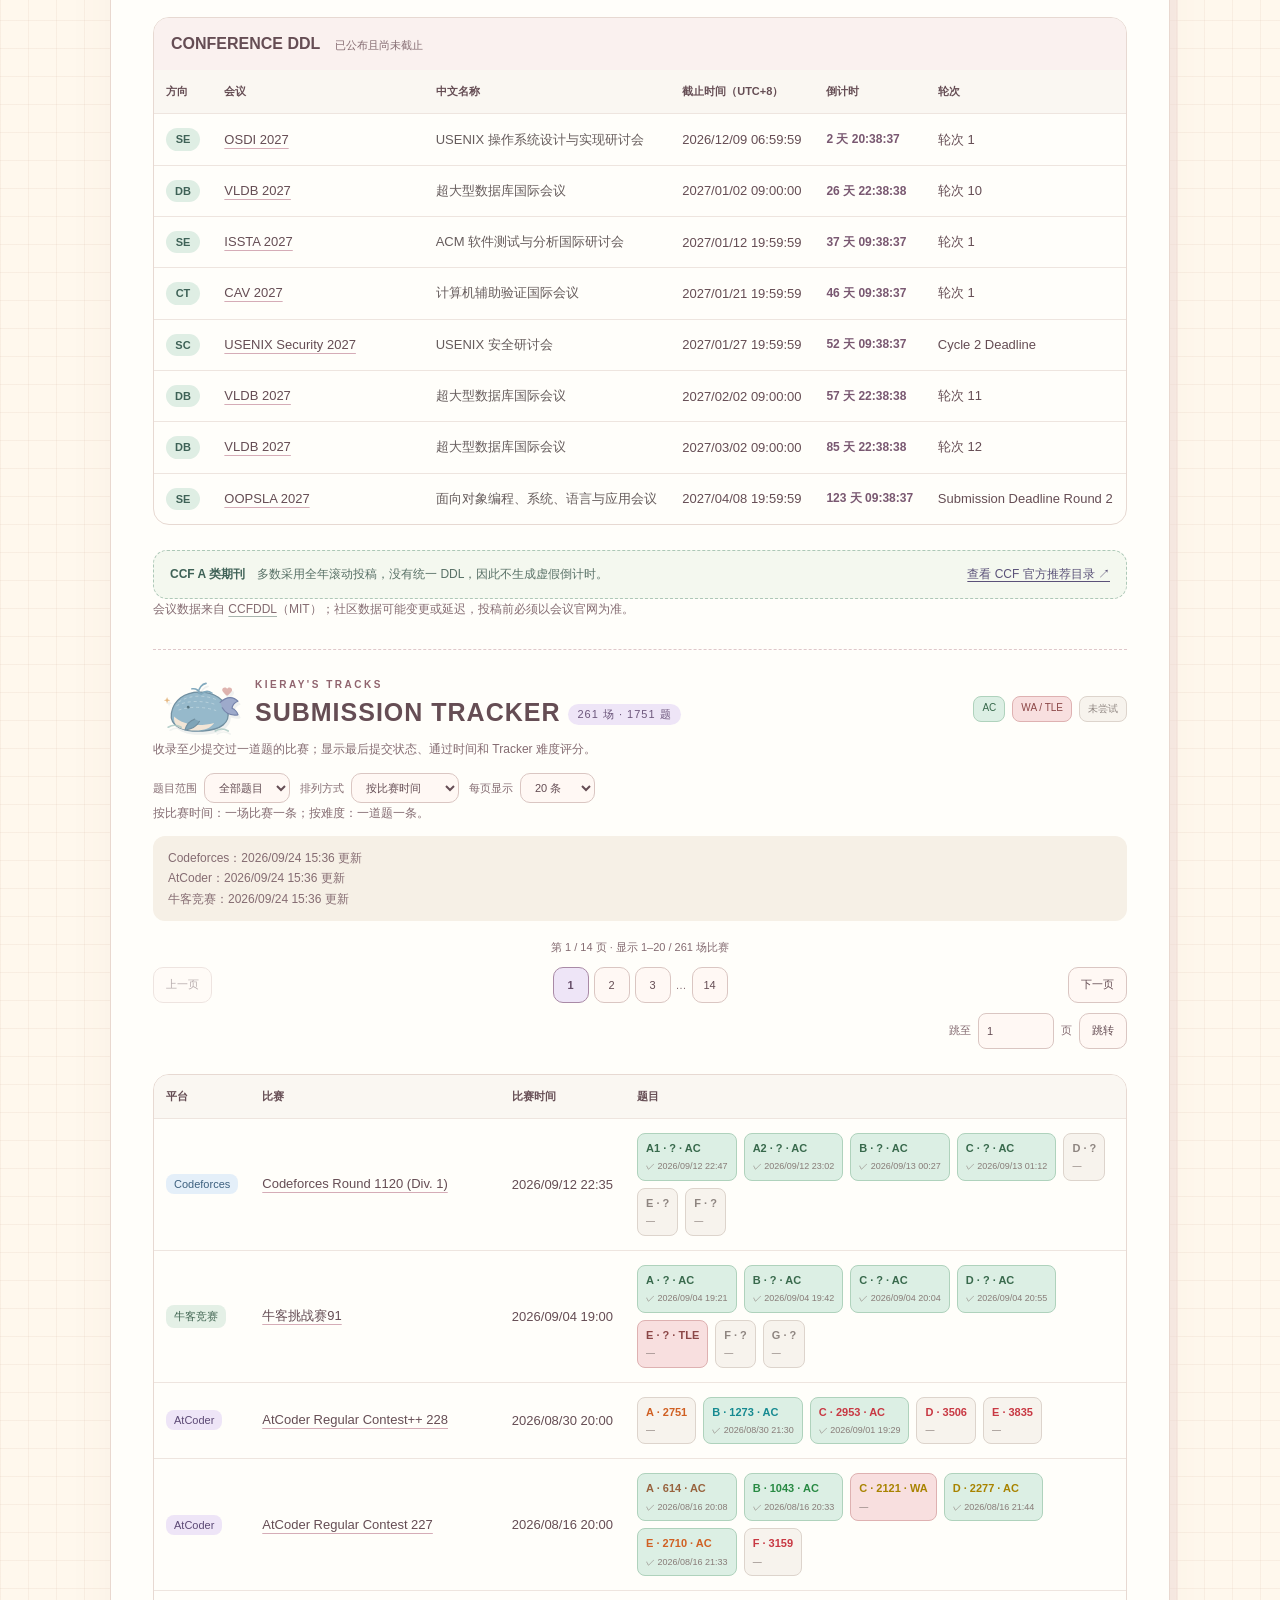
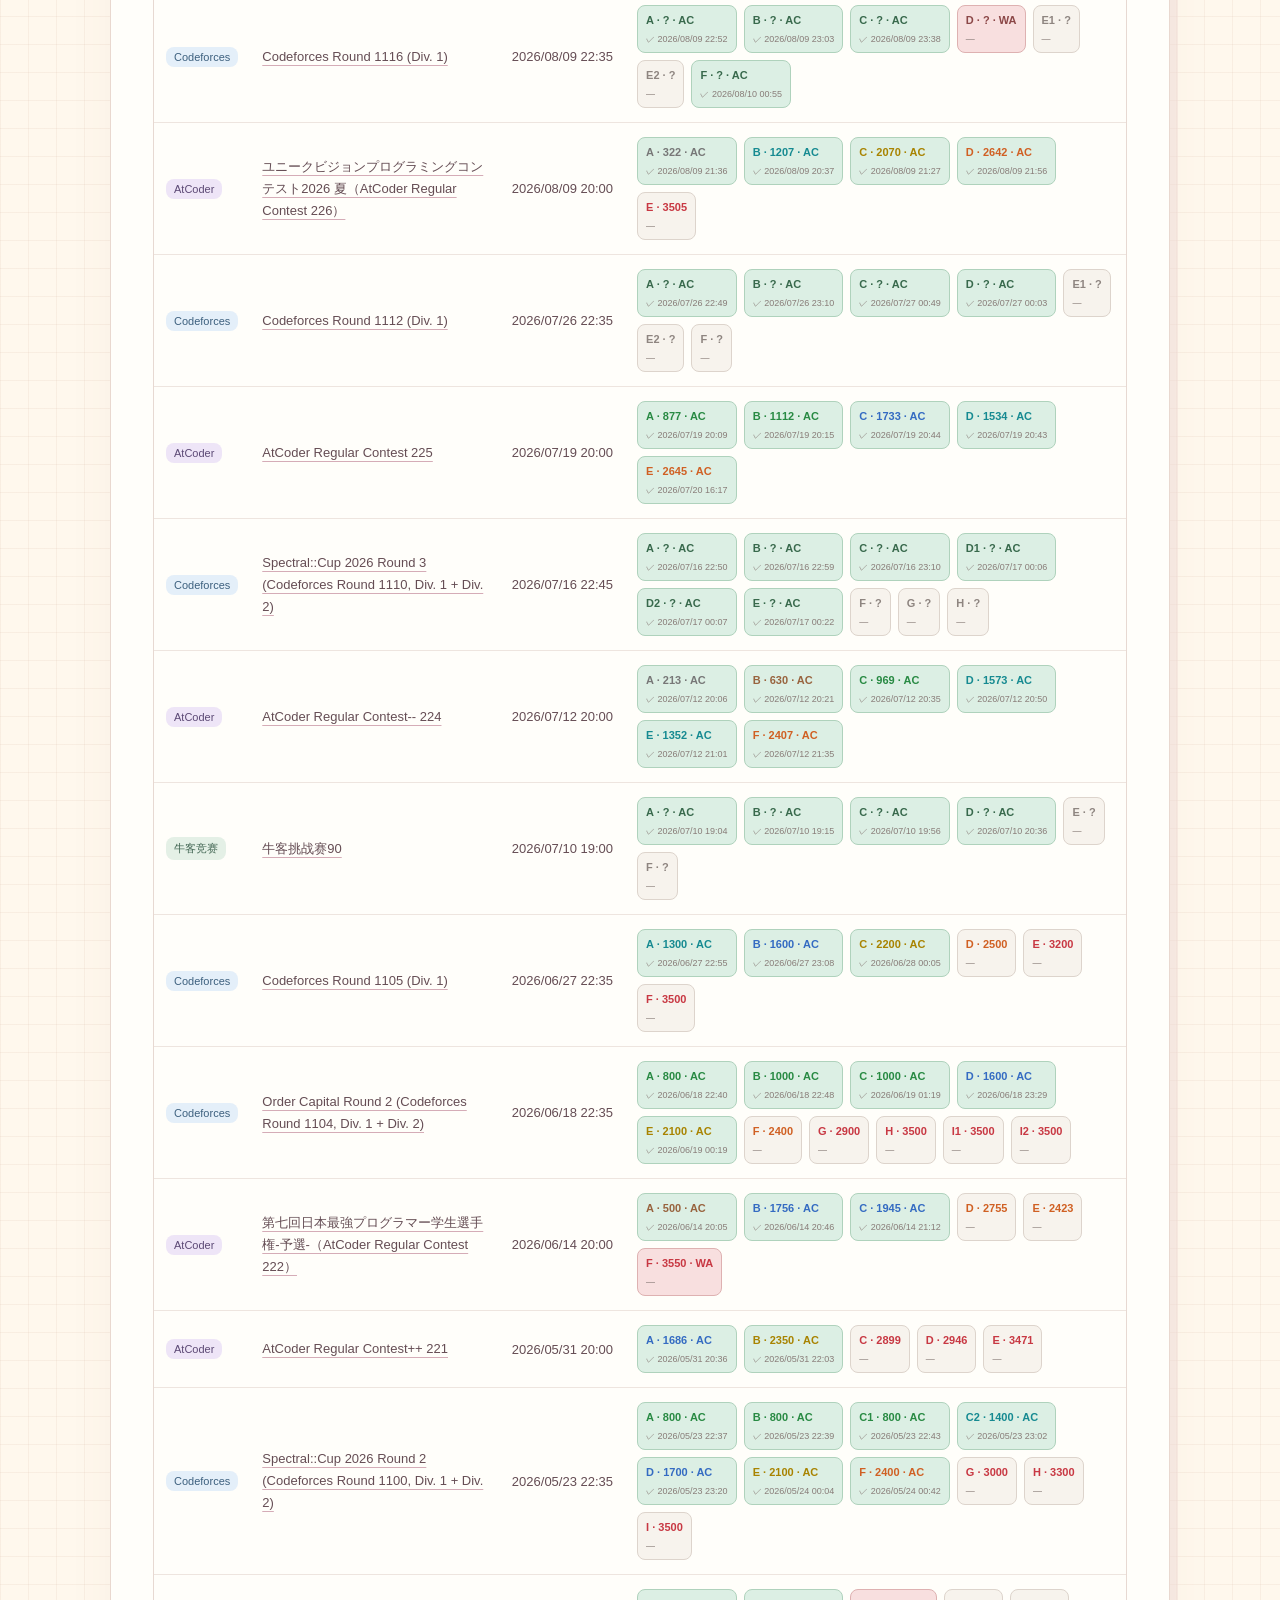
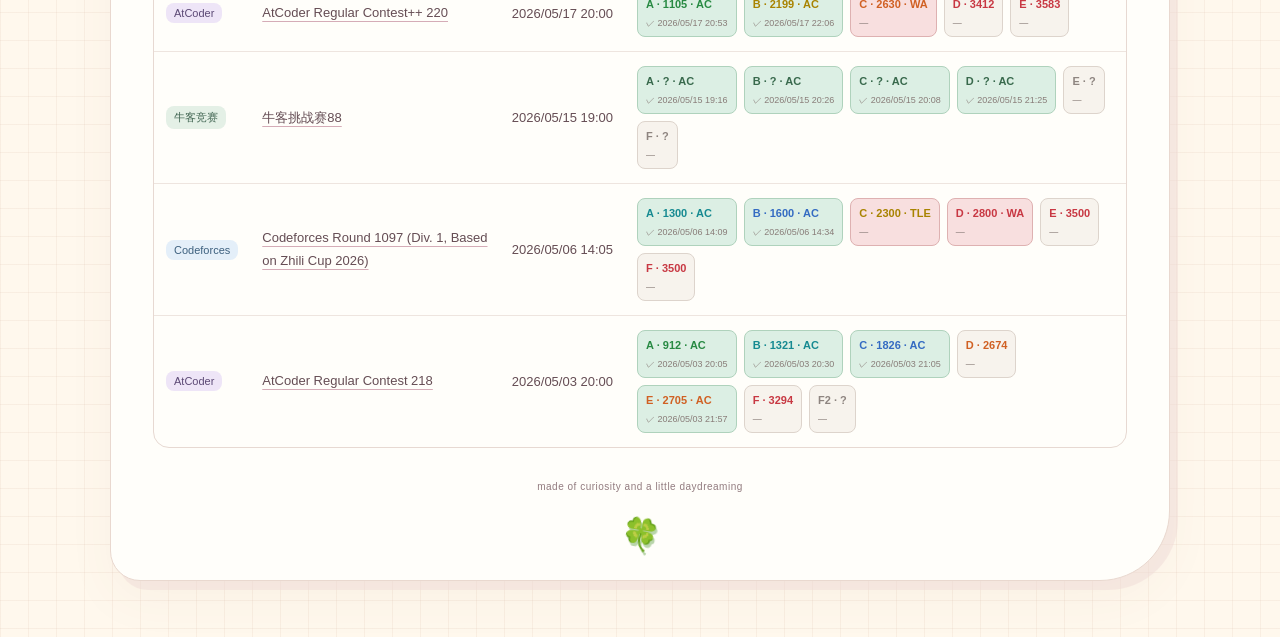
==== commit 76ca7aaa: "Publish CCF A deadlines and desktop download link" ====
--- a/index.html
+++ b/index.html
@@ -7,12 +7,14 @@
     <link rel="stylesheet" href="entry.css" />
     <script src="contests-data.js" defer></script>
     <script src="calendar-data.js" defer></script>
+    <script src="ccf-deadlines-data.js" defer></script>
     <script src="cute/characters.js" defer></script>
     <script src="narcissus-live2d.js" defer></script>
     <script src="character-spine.js" defer></script>
     <script src="face-capture.js" defer></script>
     <script src="page-navigation.js" defer></script>
     <script src="contests.js" defer></script>
+    <script src="ccf-deadlines.js" defer></script>
   </head>
   <body>
     <aside class="page-navigation" aria-label="页面目录">
@@ -28,6 +30,7 @@
         <a href="#contest-heading">CONTEST SCHEDULE · 赛程</a>
         <a class="page-nav-subsection" href="#coming-soon">COMING SOON · 近期比赛</a>
         <a class="page-nav-subsection" href="#recent-section">历史比赛</a>
+        <a href="#ccf-deadlines">CCF A DEADLINES</a>
         <a href="#activity-heading">SUBMISSION TRACKER</a>
       </nav>
     </aside>
@@ -175,6 +178,44 @@
         </div>
         <p class="calendar-help">赛程来自 Codeforces API、AtCoder 赛程页和牛客挑战赛专页，不包含全部私有赛或训练赛。此列表为数据快照，并非实时接口；变更以官方公告为准。</p>
       </section>
+      <section class="contest-board ccf-deadline-board" id="ccf-deadlines" aria-labelledby="ccf-heading">
+        <div class="board-heading">
+          <div>
+            <span class="eyebrow">PAPER PLANE CALENDAR</span>
+            <h2 id="ccf-heading" tabindex="-1">CCF A DEADLINES</h2>
+          </div>
+          <label class="platform-filter">筛选方向
+            <select id="ccf-category-filter">
+              <option value="all">全部方向</option>
+              <option value="AI">人工智能</option><option value="CG">图形学与多媒体</option>
+              <option value="CT">计算机科学理论</option><option value="DB">数据库/数据挖掘/内容检索</option>
+              <option value="DS">体系结构/并行与分布/存储</option><option value="HI">人机交互与普适计算</option>
+              <option value="MX">交叉/综合/新兴</option><option value="NW">计算机网络</option>
+              <option value="SC">网络与信息安全</option><option value="SE">软件工程/系统软件/程序设计语言</option>
+            </select>
+          </label>
+        </div>
+        <p class="calendar-help">会议截止时间统一显示为北京时间（UTC+8）；同一会议的不同投稿轮次分别显示。</p>
+        <p id="ccf-data-status" class="data-status" role="status">正在读取 CCF A 会议 DDL 快照…</p>
+        <div class="next-contest ccf-next" id="next-ccf-deadline" hidden>
+          <div><span class="eyebrow">NEXT PAPER DEADLINE</span><a id="next-ccf-link" target="_blank" rel="noopener noreferrer"></a></div>
+          <div class="countdown-wrap"><span>距离截止</span><output id="ccf-countdown" aria-live="off"></output></div>
+        </div>
+        <noscript><p class="data-status">请启用 JavaScript 查看 CCF A 会议截止日期。</p></noscript>
+        <div class="table-scroll" tabindex="0" role="region" aria-label="CCF A 会议截止日期表，可横向滚动">
+          <table>
+            <caption>CONFERENCE DDL <span>已公布且尚未截止</span></caption>
+            <thead><tr><th scope="col">方向</th><th scope="col">会议</th><th scope="col">中文名称</th><th scope="col">截止时间（UTC+8）</th><th scope="col">倒计时</th><th scope="col">轮次</th></tr></thead>
+            <tbody id="ccf-deadline-rows"><tr><td colspan="6" class="empty-row">正在加载截止日期…</td></tr></tbody>
+          </table>
+        </div>
+        <aside class="journal-note">
+          <strong>CCF A 类期刊</strong>
+          <span>多数采用全年滚动投稿，没有统一 DDL，因此不生成虚假倒计时。</span>
+          <a href="https://www.ccf.org.cn/Academic_Evaluation/By_category/" target="_blank" rel="noopener noreferrer">查看 CCF 官方推荐目录 &nearr;</a>
+        </aside>
+        <p class="calendar-help">会议数据来自 <a class="ccf-source-link" href="https://github.com/ccfddl/ccf-deadlines" target="_blank" rel="noopener noreferrer">CCFDDL</a>（MIT）；社区数据可能变更或延迟，投稿前必须以会议官网为准。</p>
+      </section>
       <section class="contest-board activity-board" aria-labelledby="activity-heading">
         <div class="board-heading">
           <div class="tracker-title">
@@ -286,6 +327,8 @@
         <button type="button" class="narcissus-hide" id="motion-capture-calibrate" hidden>校准正面姿态</button>
         <small>动捕仅在本机处理，不录制、不上传、不使用麦克风。切换角色、隐藏角色或离开页面会关闭摄像头。</small>
         <a class="narcissus-more" href="https://uttu.merui.net" target="_blank" rel="noopener noreferrer">更多 ↗</a>
+        <a class="narcissus-more" id="desktop-download" href="https://codeload.github.com/Kieray0w0/character_desktop/zip/refs/heads/main" aria-describedby="desktop-download-help">下载桌面版（ZIP）</a>
+        <small id="desktop-download-help">下载线上仓库源码包，启动步骤见包内 README。</small>
       </div>
     </div>
     <audio id="narcissus-voice" preload="none"></audio>
--- a/entry.css
+++ b/entry.css
@@ -337,7 +337,7 @@
 #page-nav-panel a { display: block; margin: 2px 0; padding: 9px; border-radius: 8px; color: #654d68; text-decoration: none; line-height: 1.5; overflow-wrap: anywhere; }
 #page-nav-panel a:hover, #page-nav-panel a[aria-current="location"] { background: #f0e7f5; }
 #page-nav-panel a.page-nav-subsection { padding-left: 23px; font-size: 11px; color: #856c72; }
-#page-top, #live-clock, #three-week-calendar, #platform-links, #contest-heading, #coming-soon, #recent-section, #activity-heading { scroll-margin-top: 64px; }
+#page-top, #live-clock, #three-week-calendar, #platform-links, #contest-heading, #coming-soon, #recent-section, #ccf-deadlines, #activity-heading { scroll-margin-top: 64px; }
 .narcissus-panel {
   position: absolute;
   left: 0;
@@ -464,6 +464,17 @@
 .status-tag.upcoming { background: #fff0d5; color: #805d29; }
 .status-tag.running { background: #dcefe4; color: #38694c; }
 .status-tag.finished { background: #f0eae9; color: #7b676f; }
+.ccf-deadline-board { --ccf-ink: #3f6257; --ccf-paper: #eff6ef; }
+.ccf-next { border-color: #b9d0c0; background: var(--ccf-paper); }
+.ccf-category-tag { display: inline-grid; min-width: 34px; padding: 4px 8px; border-radius: 999px; background: #dfeee4; color: var(--ccf-ink); font: 700 11px/1.3 "Trebuchet MS", sans-serif; text-align: center; }
+.ccf-title-zh { min-width: 180px; color: #665c5c; line-height: 1.55; }
+.ccf-row-countdown { color: #795871; font: 700 12px/1.4 "Trebuchet MS", "Microsoft YaHei", sans-serif; font-variant-numeric: tabular-nums; }
+.ccf-source-link { color: inherit; text-decoration-color: #a8b5ae; text-decoration-thickness: 1px; text-underline-offset: 3px; }
+.ccf-source-link:hover { color: var(--ccf-ink); text-decoration-color: currentColor; }
+.deadline-passed { opacity: .55; }
+.journal-note { display: grid; grid-template-columns: auto 1fr auto; align-items: center; gap: 12px; margin: 20px 0 0; padding: 14px 16px; border: 1px dashed #adc8b7; border-radius: 14px; background: #f4f8ef; color: #597167; font-size: 12px; line-height: 1.6; }
+.journal-note strong { color: #3f6257; white-space: nowrap; }
+.journal-note a { color: #5b5279; text-underline-offset: 3px; white-space: nowrap; }
 .count-pill { display: inline-block; padding: 3px 9px; border-radius: 12px; background: #eee5f7; color: #6c567b; font: 11px "Trebuchet MS", sans-serif; vertical-align: middle; }
 .problem-legend { display: flex; gap: 7px; font-size: 10px; }
 .problem-legend span, .problem-chip { display: inline-block; padding: 5px 8px; border-radius: 8px; }
@@ -517,6 +528,8 @@
   .board-heading { align-items: flex-start; gap: 10px; }
   .activity-board .board-heading { flex-wrap: wrap; }
   .next-contest { align-items: stretch; flex-direction: column; gap: 12px; }
+  .journal-note { grid-template-columns: 1fr; gap: 5px; }
+  .journal-note a { white-space: normal; }
   .countdown-wrap { text-align: left; }
   .board-heading h2 { font-size: 22px; }
   .board-heading .eyebrow { font-size: 8px; letter-spacing: 1px; }
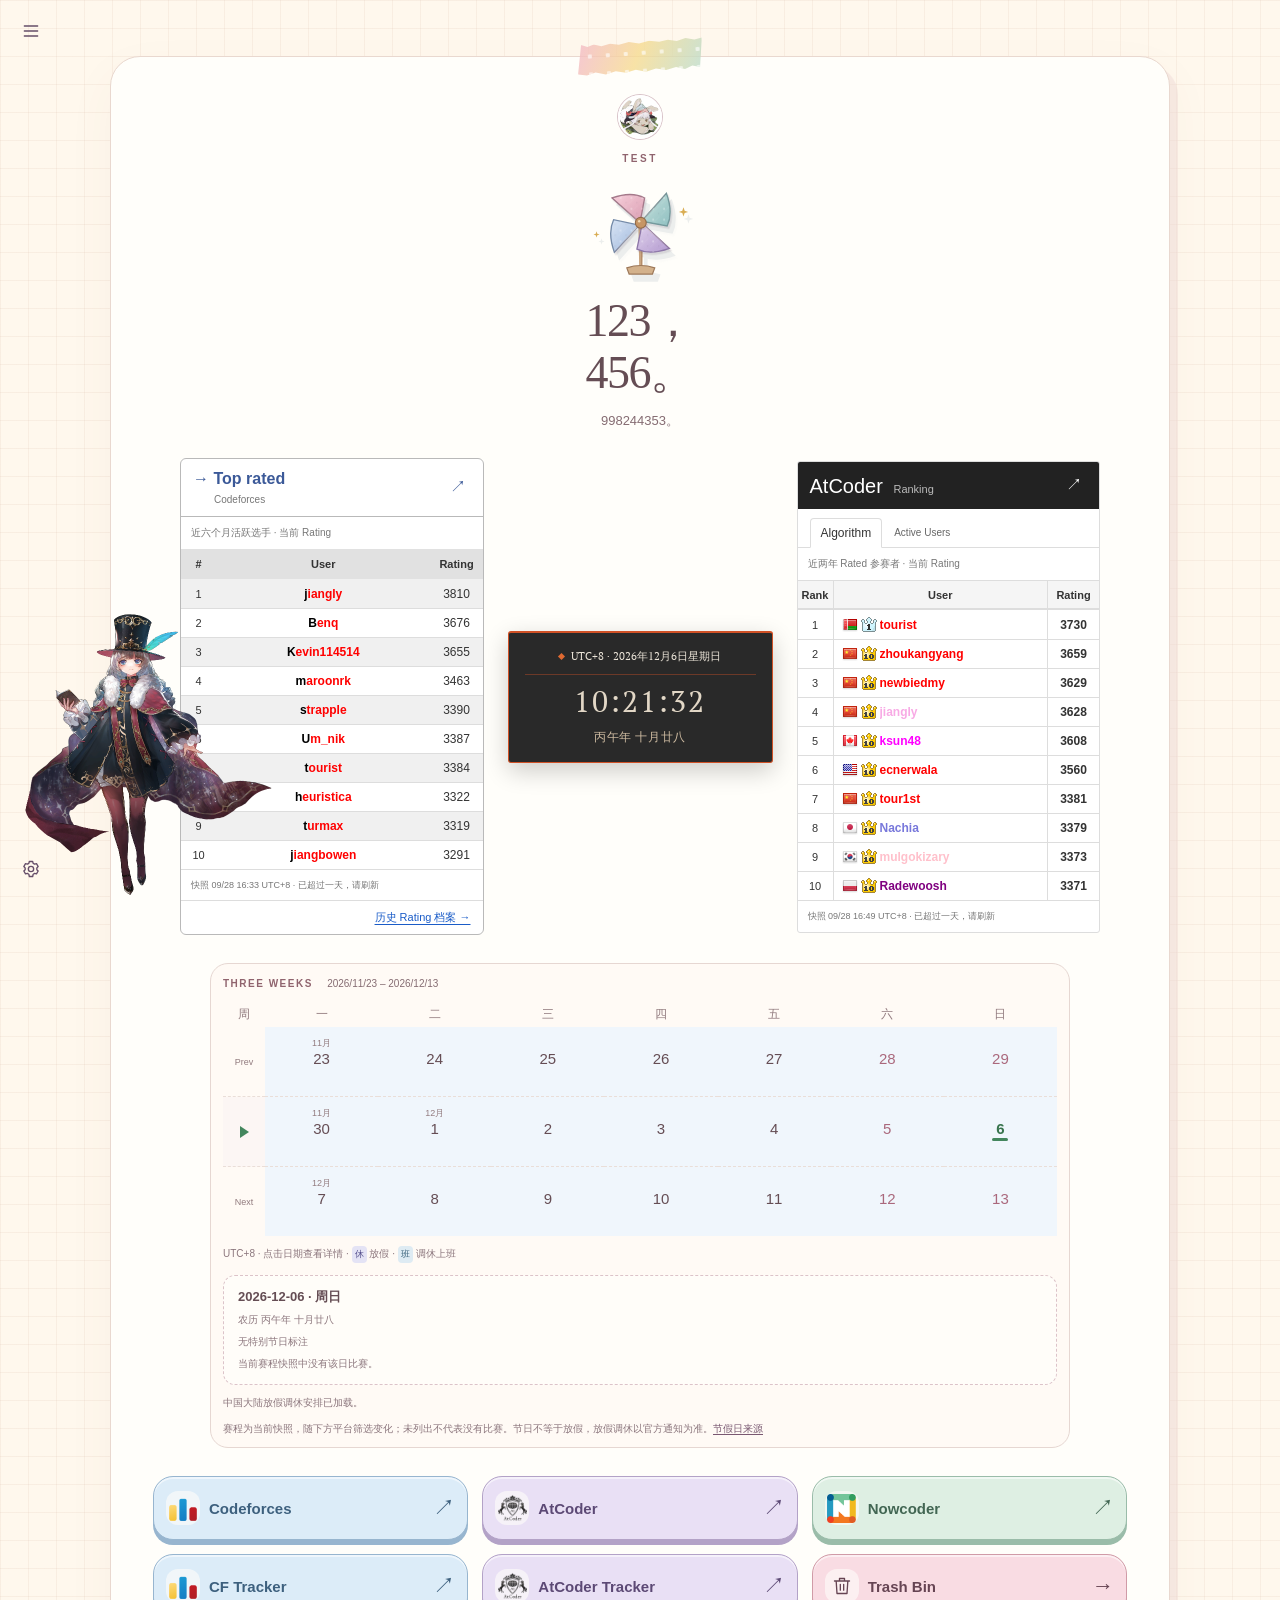
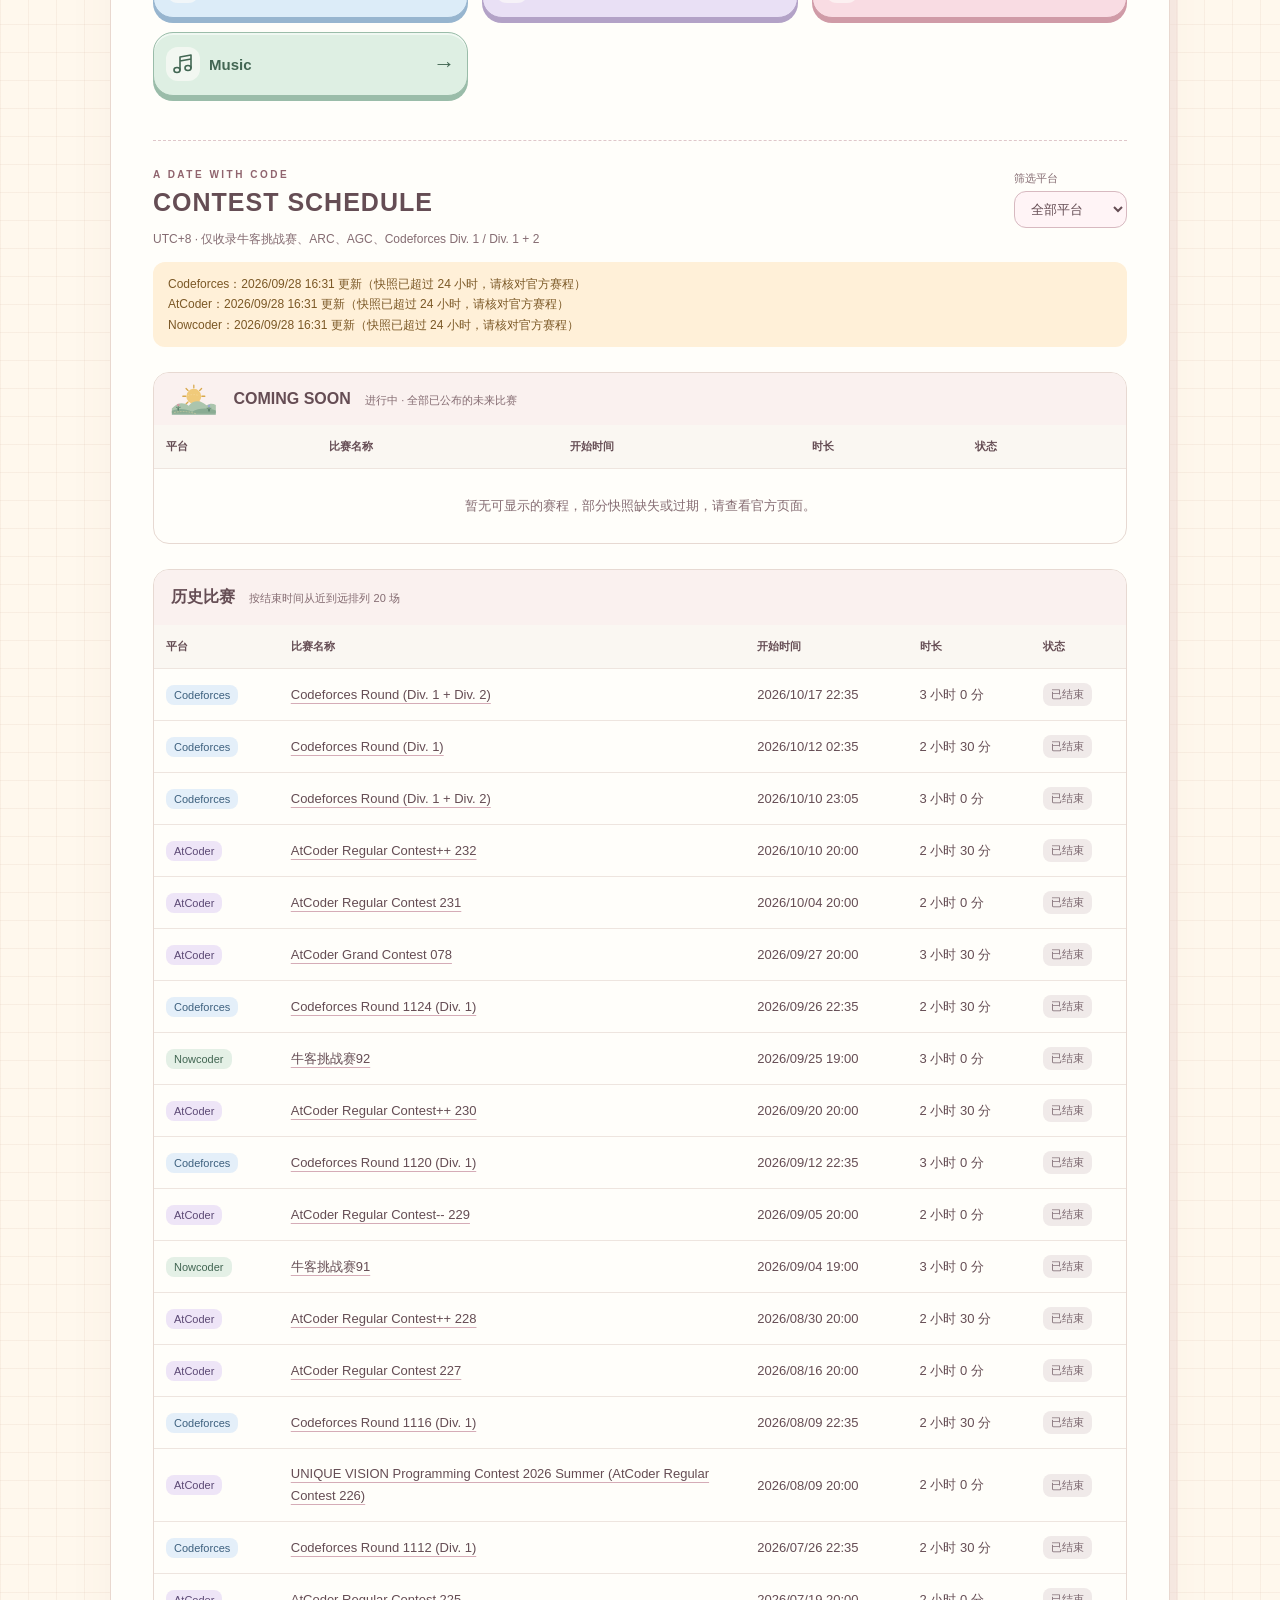
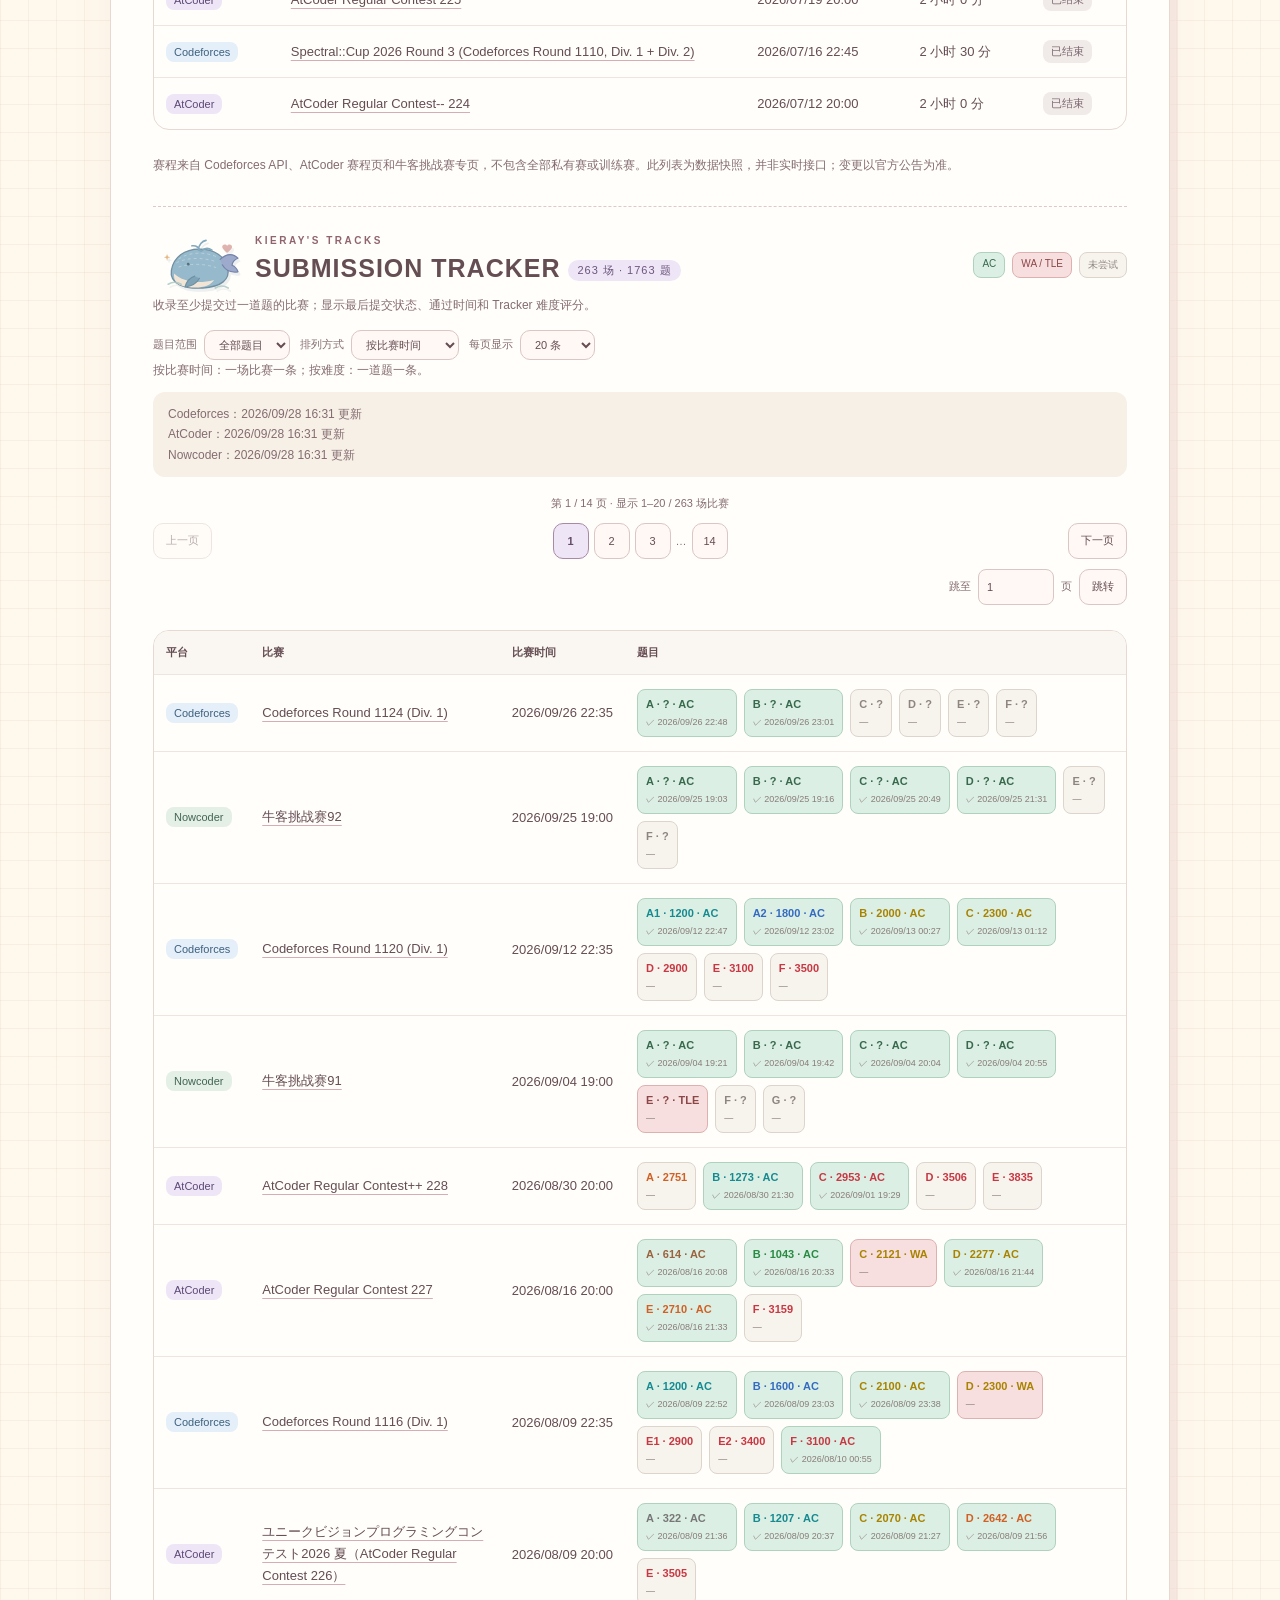
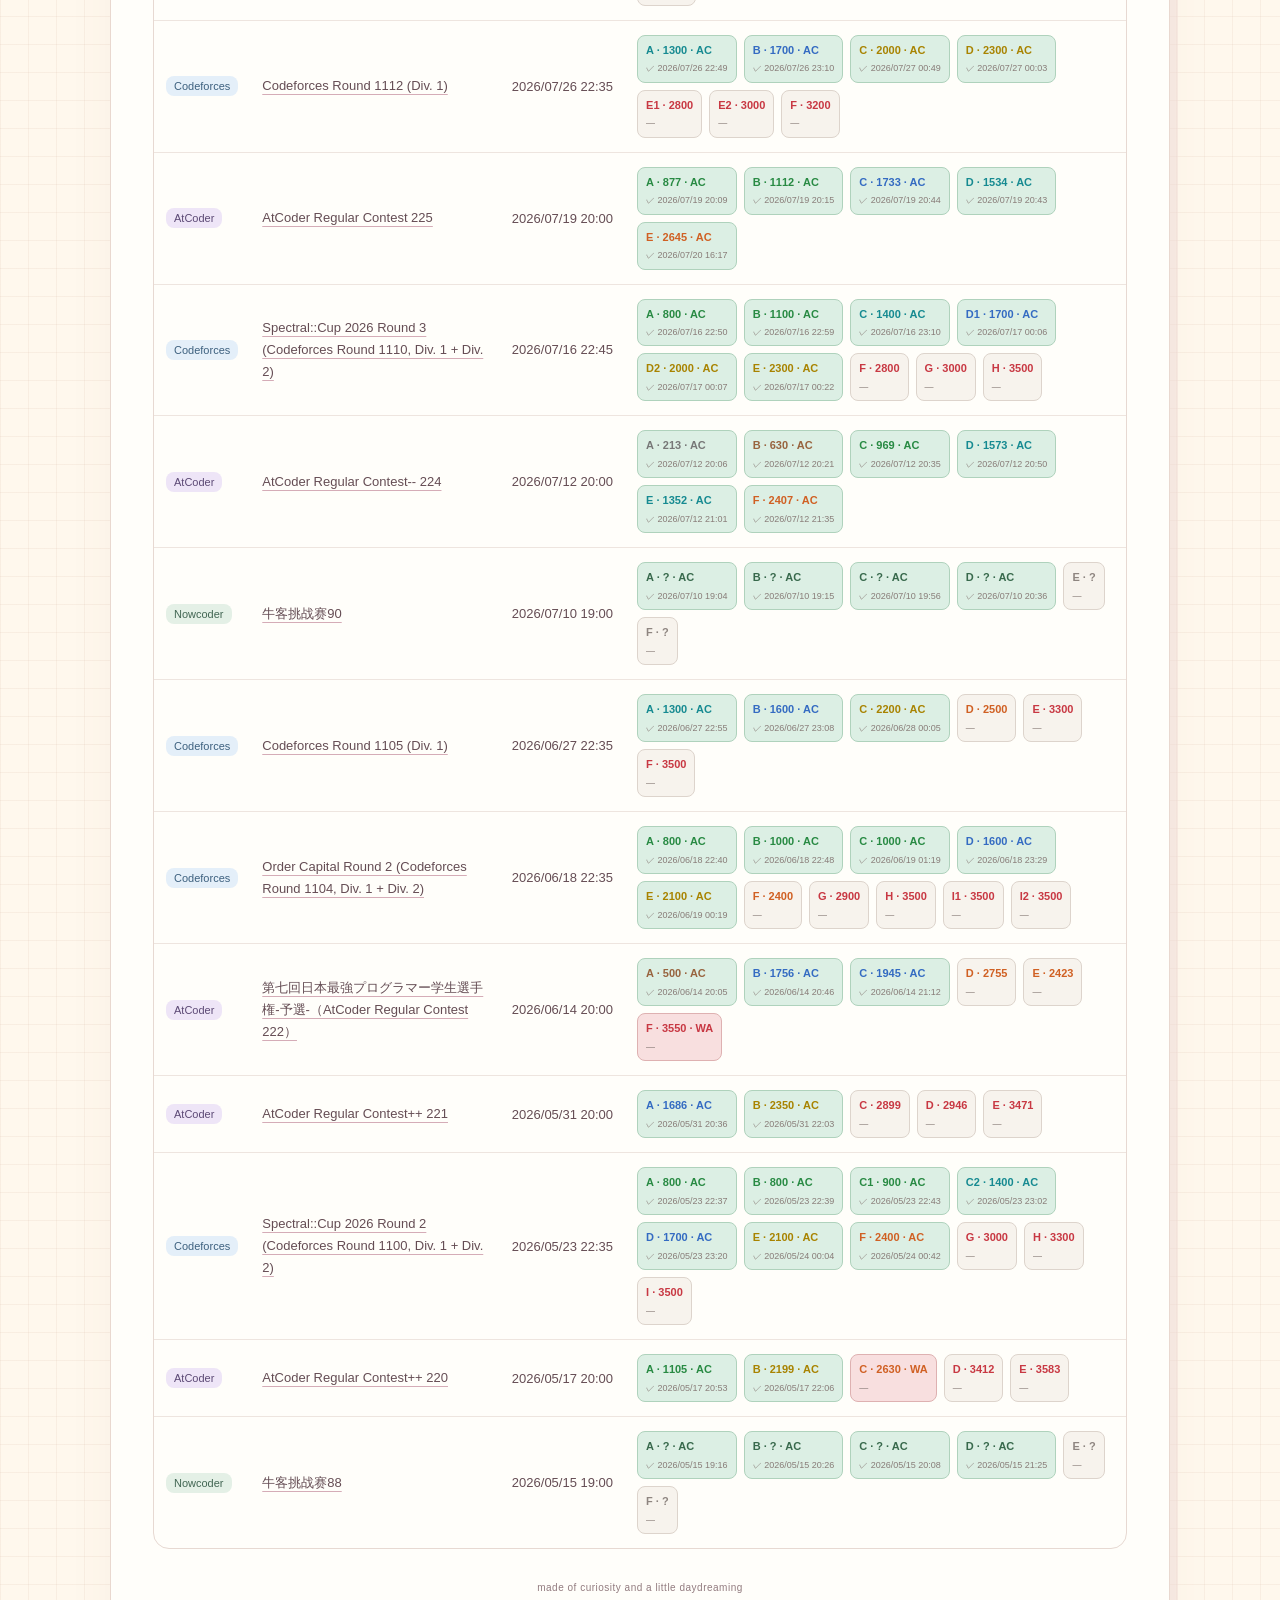
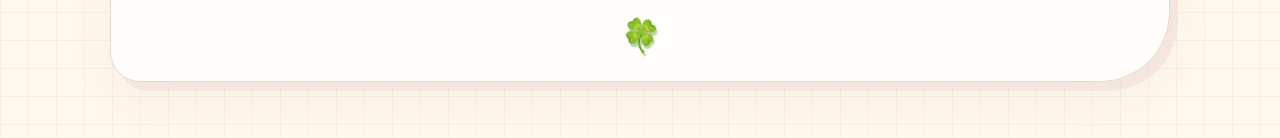
==== commit b93b242d: "Publish updated website runtime and history archive" ====
--- a/index.html
+++ b/index.html
@@ -7,14 +7,15 @@
     <link rel="stylesheet" href="entry.css" />
     <script src="contests-data.js" defer></script>
     <script src="calendar-data.js" defer></script>
-    <script src="ccf-deadlines-data.js" defer></script>
+    <script src="rankings-data.js" defer></script>
+    <script src="rankings.js" defer></script>
     <script src="cute/characters.js" defer></script>
     <script src="narcissus-live2d.js" defer></script>
     <script src="character-spine.js" defer></script>
     <script src="face-capture.js" defer></script>
     <script src="page-navigation.js" defer></script>
     <script src="contests.js" defer></script>
-    <script src="ccf-deadlines.js" defer></script>
+    <script src="subtitle-settings.js" defer></script>
   </head>
   <body>
     <aside class="page-navigation" aria-label="页面目录">
@@ -30,7 +31,6 @@
         <a href="#contest-heading">CONTEST SCHEDULE · 赛程</a>
         <a class="page-nav-subsection" href="#coming-soon">COMING SOON · 近期比赛</a>
         <a class="page-nav-subsection" href="#recent-section">历史比赛</a>
-        <a href="#ccf-deadlines">CCF A DEADLINES</a>
         <a href="#activity-heading">SUBMISSION TRACKER</a>
       </nav>
     </aside>
@@ -77,11 +77,29 @@
       </svg>
       <h1>123，<br />456。</h1>
       <p>998244353。</p>
+      <div class="clock-rankings">
+      <section class="rating-board rating-board-cf" aria-labelledby="cf-ranking-title">
+        <header><h2 id="cf-ranking-title"><span aria-hidden="true">&rarr;</span> Top rated <small>Codeforces</small></h2><a href="https://codeforces.com/ratings" target="_blank" rel="noopener noreferrer" aria-label="查看 Codeforces 官方排行榜">&nearr;</a></header>
+        <p class="rating-scope" title="从全部选手按最近一次 Rating 更新筛选近六个月参赛者，不使用 API 的一个月活跃开关">近六个月活跃选手 · 当前 Rating</p>
+        <div class="rating-columns" aria-hidden="true"><span>#</span><span>User</span><span>Rating</span></div>
+        <ol class="rating-list" id="cf-ranking-list" aria-label="Codeforces 前十名"></ol>
+        <p class="rating-status" id="cf-ranking-status" role="status">暂无榜单快照，请刷新本地数据。</p>
+        <a class="rating-history-link" href="cf-history.html">历史 Rating 档案 &rarr;</a>
+      </section>
       <time class="live-clock" id="live-clock" tabindex="-1">
         <span class="clock-date">UTC+8 · 时间正在加载…</span>
         <strong class="clock-time">--:--:--</strong>
         <span class="clock-lunar">日期正在加载…</span>
       </time>
+      <section class="rating-board rating-board-atc" aria-labelledby="atc-ranking-title">
+        <header><h2 id="atc-ranking-title">AtCoder <small>Ranking</small></h2><a href="https://atcoder.jp/ranking?contestType=algo" target="_blank" rel="noopener noreferrer" aria-label="查看 AtCoder 官方算法排行榜">&nearr;</a></header>
+        <div class="atc-ranking-category"><span>Algorithm</span><small>Active Users</small></div>
+        <p class="rating-scope" title="官网 Active Users：近两年参加过 Rated 比赛">近两年 Rated 参赛者 · 当前 Rating</p>
+        <div class="rating-columns" aria-hidden="true"><span>Rank</span><span>User</span><span>Rating</span></div>
+        <ol class="rating-list" id="atc-ranking-list" aria-label="AtCoder 前十名"></ol>
+        <p class="rating-status" id="atc-ranking-status" role="status">暂无榜单快照，请刷新本地数据。</p>
+      </section>
+      </div>
       <section class="three-week-calendar" id="three-week-calendar" tabindex="-1" aria-label="最近三周日历，UTC+8">
         <table>
           <caption>THREE WEEKS <span id="calendar-range"></span></caption>
@@ -106,7 +124,7 @@
         </a>
         <a class="candy mint" href="https://ac.nowcoder.com/acm/contest/vip-index" target="_blank" rel="noopener noreferrer">
           <span class="button-icon" aria-hidden="true"><img src="assets/platforms/nowcoder-contest.png" alt="" width="30" height="30" /></span>
-          <span>牛客竞赛</span>
+          <span>Nowcoder</span>
           <span class="arrow" aria-hidden="true">&nearr;</span>
         </a>
         <a class="candy blue" href="https://cftracker.netlify.app/contests" target="_blank" rel="noopener noreferrer">
@@ -118,6 +136,16 @@
           <span class="button-icon" aria-hidden="true"><img src="assets/platforms/atcoder.png" alt="" width="30" height="30" /></span>
           <span>AtCoder Tracker</span>
           <span class="arrow" aria-hidden="true">&nearr;</span>
+        </a>
+        <a class="candy pink" href="trash.html" title="Trash Bin | CCF A deadline page" aria-label="Trash Bin | CCF A deadline page">
+          <span class="button-icon" aria-hidden="true"><svg width="20" height="20" viewBox="0 0 24 24" fill="none"><path d="M3 6h18M9 6V3h6v3M5 6l1 15h12l1-15M10 10v7M14 10v7" stroke="currentColor" stroke-width="1.6" stroke-linecap="round" stroke-linejoin="round" /></svg></span>
+          <span>Trash Bin</span>
+          <span class="arrow" aria-hidden="true">&rarr;</span>
+        </a>
+        <a class="candy mint" href="pitch-roll.html" title="歌唱音高 · 卷帘图">
+          <span class="button-icon" aria-hidden="true"><svg width="24" height="24" viewBox="0 0 24 24" fill="none"><path d="M9 18V5l11-2v13M9 9l11-2" stroke="currentColor" stroke-width="1.6" stroke-linecap="round" stroke-linejoin="round" /><ellipse cx="6" cy="18" rx="3" ry="2.5" stroke="currentColor" stroke-width="1.6" /><ellipse cx="17" cy="16" rx="3" ry="2.5" stroke="currentColor" stroke-width="1.6" /></svg></span>
+          <span>Music</span>
+          <span class="arrow" aria-hidden="true">&rarr;</span>
         </a>
       </nav>
       <section class="contest-board" aria-labelledby="contest-heading">
@@ -131,7 +159,7 @@
               <option value="all">全部平台</option>
               <option value="codeforces">Codeforces</option>
               <option value="atcoder">AtCoder</option>
-              <option value="nowcoder">牛客竞赛</option>
+              <option value="nowcoder">Nowcoder</option>
             </select>
           </label>
         </div>
@@ -177,44 +205,6 @@
           </table>
         </div>
         <p class="calendar-help">赛程来自 Codeforces API、AtCoder 赛程页和牛客挑战赛专页，不包含全部私有赛或训练赛。此列表为数据快照，并非实时接口；变更以官方公告为准。</p>
-      </section>
-      <section class="contest-board ccf-deadline-board" id="ccf-deadlines" aria-labelledby="ccf-heading">
-        <div class="board-heading">
-          <div>
-            <span class="eyebrow">PAPER PLANE CALENDAR</span>
-            <h2 id="ccf-heading" tabindex="-1">CCF A DEADLINES</h2>
-          </div>
-          <label class="platform-filter">筛选方向
-            <select id="ccf-category-filter">
-              <option value="all">全部方向</option>
-              <option value="AI">人工智能</option><option value="CG">图形学与多媒体</option>
-              <option value="CT">计算机科学理论</option><option value="DB">数据库/数据挖掘/内容检索</option>
-              <option value="DS">体系结构/并行与分布/存储</option><option value="HI">人机交互与普适计算</option>
-              <option value="MX">交叉/综合/新兴</option><option value="NW">计算机网络</option>
-              <option value="SC">网络与信息安全</option><option value="SE">软件工程/系统软件/程序设计语言</option>
-            </select>
-          </label>
-        </div>
-        <p class="calendar-help">会议截止时间统一显示为北京时间（UTC+8）；同一会议的不同投稿轮次分别显示。</p>
-        <p id="ccf-data-status" class="data-status" role="status">正在读取 CCF A 会议 DDL 快照…</p>
-        <div class="next-contest ccf-next" id="next-ccf-deadline" hidden>
-          <div><span class="eyebrow">NEXT PAPER DEADLINE</span><a id="next-ccf-link" target="_blank" rel="noopener noreferrer"></a></div>
-          <div class="countdown-wrap"><span>距离截止</span><output id="ccf-countdown" aria-live="off"></output></div>
-        </div>
-        <noscript><p class="data-status">请启用 JavaScript 查看 CCF A 会议截止日期。</p></noscript>
-        <div class="table-scroll" tabindex="0" role="region" aria-label="CCF A 会议截止日期表，可横向滚动">
-          <table>
-            <caption>CONFERENCE DDL <span>已公布且尚未截止</span></caption>
-            <thead><tr><th scope="col">方向</th><th scope="col">会议</th><th scope="col">中文名称</th><th scope="col">截止时间（UTC+8）</th><th scope="col">倒计时</th><th scope="col">轮次</th></tr></thead>
-            <tbody id="ccf-deadline-rows"><tr><td colspan="6" class="empty-row">正在加载截止日期…</td></tr></tbody>
-          </table>
-        </div>
-        <aside class="journal-note">
-          <strong>CCF A 类期刊</strong>
-          <span>多数采用全年滚动投稿，没有统一 DDL，因此不生成虚假倒计时。</span>
-          <a href="https://www.ccf.org.cn/Academic_Evaluation/By_category/" target="_blank" rel="noopener noreferrer">查看 CCF 官方推荐目录 &nearr;</a>
-        </aside>
-        <p class="calendar-help">会议数据来自 <a class="ccf-source-link" href="https://github.com/ccfddl/ccf-deadlines" target="_blank" rel="noopener noreferrer">CCFDDL</a>（MIT）；社区数据可能变更或延迟，投稿前必须以会议官网为准。</p>
       </section>
       <section class="contest-board activity-board" aria-labelledby="activity-heading">
         <div class="board-heading">
@@ -306,6 +296,7 @@
         </svg>
       </button>
       <div class="narcissus-panel" id="narcissus-panel" hidden>
+        <div class="narcissus-panel-content">
         <label for="character-select">角色 / Character</label>
         <select id="character-select" class="character-select"></select>
         <label for="skin-select">皮肤 / Garment</label>
@@ -315,6 +306,23 @@
         <input id="narcissus-size" type="range" min="50" max="300" step="5" value="100" />
         <label for="narcissus-speed">速度 <output id="narcissus-speed-value">1×</output></label>
         <input id="narcissus-speed" type="range" min="0.25" max="3" step="0.25" value="1" />
+        <section class="subtitle-settings" aria-label="字幕样式">
+          <label for="subtitle-font">字幕字体</label>
+          <select id="subtitle-font" class="character-select">
+            <option value="web">网页原字体 / UTTU</option>
+            <option value="classic">青苔手札 / Moss Notes</option>
+            <option value="archive" selected>暮色档案 / Dusk Archive</option>
+            <option value="yahei">微软雅黑</option>
+            <option value="simsun">宋体</option>
+            <option value="kaiti">楷体</option>
+            <option value="mono">等宽字体</option>
+          </select>
+          <label for="subtitle-size">字幕字号 <output id="subtitle-size-value">14 px</output></label>
+          <input id="subtitle-size" type="range" min="10" max="32" step="1" value="14" />
+          <div id="subtitle-style-preview" aria-label="字幕字体预览"><p>晚风拂过书页，故事还没有结束。</p><p class="subtitle-preview-en" lang="en">The story continues with you.</p></div>
+          <small>中英文字幕及标题同时生效，保存在此浏览器。未安装的系统字体会使用备用字体。</small>
+          <small id="subtitle-settings-status" role="status" hidden></small>
+        </section>
         <small id="narcissus-mode">正在初始化动画…</small>
         <button type="button" class="narcissus-hide" id="character-retry" hidden>重新加载角色</button>
         <button type="button" class="narcissus-hide" id="narcissus-hide" aria-pressed="false">隐藏角色</button>
@@ -329,6 +337,8 @@
         <a class="narcissus-more" href="https://uttu.merui.net" target="_blank" rel="noopener noreferrer">更多 ↗</a>
         <a class="narcissus-more" id="desktop-download" href="https://codeload.github.com/Kieray0w0/character_desktop/zip/refs/heads/main" aria-describedby="desktop-download-help">下载桌面版（ZIP）</a>
         <small id="desktop-download-help">下载线上仓库源码包，启动步骤见包内 README。</small>
+        <a class="narcissus-more" id="online-repository" href="https://github.com/Kieray0w0" target="_blank" rel="noopener noreferrer" aria-label="前往 Kieray0w0 的 GitHub 个人主页（新标签页）"><span aria-hidden="true">&nearr;</span> GitHub · Kieray0w0</a>
+        </div>
       </div>
     </div>
     <audio id="narcissus-voice" preload="none"></audio>
--- a/entry.css
+++ b/entry.css
@@ -165,40 +165,86 @@
   position: relative;
   display: grid;
   justify-items: center;
-  gap: 3px;
+  gap: 8px;
   width: min(100%, 265px);
   margin: 18px auto 3px;
-  padding: 13px 22px 12px;
-  border: 1px solid #9c809c;
-  border-radius: 17px;
-  background: linear-gradient(135deg, #4f4059, #765b78);
-  color: #fff8ef;
-  box-shadow: 0 5px 0 #d4b8ca, inset 0 1px #ffffff3d;
+  padding: 15px 16px 16px;
+  border: 1px solid #d05126;
+  border-top-width: 2px;
+  border-radius: 3px;
+  background: #212121f5;
+  color: #e2d7c6;
+  box-shadow: 0 8px 24px #0003;
+  font-family: "UTTU Regular", "Noto Serif SC", "Songti SC", SimSun, serif;
   font-variant-numeric: tabular-nums;
   text-decoration: none;
 }
-.live-clock::before,
-.live-clock::after {
-  content: "✦";
-  position: absolute;
-  top: 12px;
-  color: #f3d487;
-  font-size: 10px;
-}
-.live-clock::before { left: 15px; }
-.live-clock::after { right: 15px; }
-.clock-date { font-size: 10px; letter-spacing: 0.8px; color: #eadde9; }
-.clock-time { font: 400 27px/1.15 "Courier New", monospace; letter-spacing: 3px; }
-.clock-lunar { font-size: 10px; letter-spacing: 0.6px; color: #f3dfad; }
+.clock-date { width: 100%; padding-bottom: 8px; border-bottom: 1px solid #d0512666; font-size: 11px; line-height: 1.6; color: #ece5d9; }
+.clock-date::before { content: ""; display: inline-block; width: 5px; height: 5px; margin: 0 7px 1px 0; background: #df6931; transform: rotate(45deg); }
+.clock-time { font: 400 30px/1.2 "UTTU Regular", "Courier New", monospace; letter-spacing: 2px; white-space: nowrap; }
+.clock-lunar { font-size: 12px; line-height: 1.6; letter-spacing: 0.6px; color: #cfbca2; }
+.clock-rankings { display: grid; grid-template-columns: minmax(0, 1fr) 265px minmax(0, 1fr); align-items: center; gap: 24px; margin: 26px auto 0; max-width: 920px; }
+.clock-rankings .live-clock { margin: 0 auto; }
+.rating-board { min-width: 0; overflow: hidden; border: 1px solid #b9b9b9; background: #fff; color: #333; text-align: left; }
+.rating-board header { display: flex; align-items: center; justify-content: space-between; gap: 8px; padding: 10px 12px; }
+.rating-board h2 { margin: 0; font: 700 16px/1.3 Verdana, sans-serif; }
+.rating-board h2 small { font-size: 10px; font-weight: 400; }
+.rating-board header > a { flex-shrink: 0; padding: 3px 5px; color: inherit; text-decoration: none; }
+.rating-scope { margin: 0; padding: 8px 10px; color: #777; font-size: 10px; line-height: 1.6; }
+.rating-columns, .rating-list li { display: grid; grid-template-columns: 35px minmax(0, 1fr) 52px; align-items: center; text-align: center; }
+.rating-columns { min-height: 30px; font-size: 11px; font-weight: 700; }
+.rating-list { margin: 0; padding: 0; list-style: none; font-variant-numeric: tabular-nums; }
+.rating-list li { min-height: 29px; font-size: 12px; }
+.rating-place { color: #333; font-size: 11px; }
+.rating-list a { min-width: 0; padding: 3px 5px; overflow: hidden; text-overflow: ellipsis; white-space: nowrap; text-decoration: none; font-weight: 700; }
+.rating-list .rating-initial { color: #000; }
+.rating-history-link { display: block; padding: 9px 12px; border-top: 1px solid #ddd; color: #1a5cc8; font-size: 11px; text-align: right; text-underline-offset: 3px; }
+.rating-list a:hover { text-decoration: underline; }
+.rating-value { color: #333; font-size: 12px; }
+.rating-status { margin: 0; border-top: 1px solid #ddd; padding: 8px 10px; font-size: 9px; color: #777; line-height: 1.6; overflow-wrap: anywhere; }
+/* Each compact board keeps its source site's visual vocabulary, not the page's candy cards. */
+.rating-board-cf { border-radius: 6px; font-family: Verdana, sans-serif; }
+.rating-board-cf header { color: #3b5998; border-bottom: 1px solid #b9b9b9; }
+.rating-board-cf h2 small { display: block; padding-left: 21px; margin-top: 3px; color: #777; }
+.rating-board-cf .rating-columns { background: #e1e1e1; }
+.rating-board-cf .rating-list li:nth-child(odd) { background: #f0f0f0; }
+.rating-board-cf .rating-list li + li { border-top: 1px solid #ddd; }
+.rating-board-atc { border-color: #ddd; border-radius: 3px; font-family: Lato, "Helvetica Neue", Helvetica, Arial, sans-serif; }
+.rating-board-atc header { background: #222; color: #fff; }
+.rating-board-atc h2 { font: 400 20px/1.2 Lato, "Helvetica Neue", Helvetica, Arial, sans-serif; }
+.rating-board-atc h2 small { margin-left: 5px; color: #bbb; font-size: 11px; }
+.atc-ranking-category { display: flex; align-items: center; gap: 12px; padding: 9px 12px 0; border-bottom: 1px solid #ddd; font-size: 12px; }
+.atc-ranking-category > span { margin-bottom: -1px; padding: 7px 10px; border: 1px solid #ddd; border-bottom-color: #fff; border-radius: 4px 4px 0 0; background: #fff; }
+.atc-ranking-category > small { font-size: 10px; color: #666; }
+.rating-board-atc .rating-columns { background: #f5f5f5; border-top: 1px solid #ddd; border-bottom: 2px solid #ddd; }
+.rating-board-atc .rating-columns > span + span, .rating-board-atc .rating-list li > * + * { border-left: 1px solid #ddd; }
+.rating-board-atc .rating-columns > span, .rating-board-atc .rating-list li > * { align-self: stretch; display: flex; align-items: center; justify-content: center; padding: 6px 4px; }
+.rating-board-atc .rating-list li > a { display: block; line-height: 17px; text-align: left; padding-left: 8px; }
+.rating-board-atc .rating-list li > .atc-rating-user { min-width: 0; justify-content: flex-start; gap: 3px; padding-left: 8px; }
+.atc-rating-user > a:not(.atc-country-link) { flex: 1; padding: 0; text-align: left; }
+.rating-list .atc-country-link { display: inline-flex; flex: 0 0 16px; padding: 0; }
+.atc-rating-user img { display: block; flex: 0 0 16px; width: 16px; height: 16px; object-fit: contain; }
+.rating-board-atc .rating-list li + li { border-top: 1px solid #ddd; }
+.rating-board-atc .rating-value { font-weight: 700; }
+.rating-board-atc .rating-list li:hover { background: #f5f5f5; }
+@media (max-width: 900px) {
+  .clock-rankings { grid-template-columns: repeat(2, minmax(0, 1fr)); gap: 18px; }
+  .clock-rankings .live-clock { grid-column: 1 / -1; grid-row: 1; margin-bottom: 6px; }
+}
+@media (max-width: 520px) {
+  .clock-rankings { grid-template-columns: minmax(0, 1fr); }
+}
 .three-week-calendar { width: min(100%, 860px); margin: 28px auto 0; padding: 14px 12px 10px; border: 1px solid #e6d7d2; border-radius: 18px; background: #fffaf5; }
 .three-week-calendar table { width: 100%; table-layout: fixed; border-collapse: collapse; font-size: 12px; }
 .three-week-calendar caption { padding: 0 0 13px; text-align: left; font-size: 10px; font-weight: 700; letter-spacing: 1.5px; color: #90646e; }
 .three-week-calendar caption span { display: inline-block; margin-left: 10px; letter-spacing: 0; font-weight: 400; color: #856c72; }
 .three-week-calendar th { padding: 4px 0; font-weight: 400; color: #927b7f; }
 .three-week-calendar thead th:first-child { width: 42px; }
-.three-week-calendar td { padding: 5px 3px; text-align: center; vertical-align: top; }
+.three-week-calendar td { padding: 5px 3px; text-align: center; vertical-align: top; background: #f0f6fc; }
 .three-week-calendar tbody tr + tr { border-top: 1px dashed #eaded8; }
 .three-week-calendar .current-week { background: #f6edf250; }
+.three-week-calendar .calendar-week-label { font-size: 9px; }
+.three-week-calendar .current-week .calendar-week-label::before { content: ""; display: inline-block; width: 0; height: 0; border-top: 6px solid transparent; border-bottom: 6px solid transparent; border-left: 9px solid #43865d; vertical-align: middle; }
 .three-week-calendar .calendar-date { display: inline-flex; align-items: center; justify-content: center; flex-direction: column; gap: 3px; min-width: 30px; max-width: 100%; padding: 4px 3px; border: 1px solid transparent; border-radius: 12px; background: transparent; font: inherit; color: inherit; cursor: pointer; font-variant-numeric: tabular-nums; }
 .calendar-date time { display: grid; justify-items: center; }
 .calendar-date:focus-visible { outline: 2px solid #926581; outline-offset: 2px; }
@@ -206,19 +252,20 @@
 .calendar-date small { min-height: 12px; line-height: 12px; font-size: 9px; color: #927b7f; }
 .calendar-date b { font-weight: 500; line-height: 20px; font-size: 15px; }
 .three-week-calendar .weekend b { color: #aa687c; }
-.three-week-calendar .is-today { background: #f7d5df; color: #6c4052; box-shadow: inset 0 0 0 1px #cf9bad; }
-.three-week-calendar .is-today b { font-weight: 700; }
+.three-week-calendar .is-today { border-color: transparent; }
+.three-week-calendar .is-today b { position: relative; font-weight: 700; color: #38744d; }
+.three-week-calendar .is-today b::after { content: ""; position: absolute; width: 16px; height: 3px; left: 50%; bottom: -2px; transform: translateX(-50%); border-radius: 2px; background: #43865d; }
 .three-week-calendar .workday b { color: #416075; }
-.three-week-calendar .day-off { background: #fae9e94a; }
+.three-week-calendar .day-off { background: #f1f0f8; }
 .holiday-off, .holiday-work { display: inline-block; padding: 1px 3px; border-radius: 4px; font-size: 9px; line-height: 15px; }
-.holiday-off { color: #a64157; background: #f6d7de; }
+.holiday-off { color: #514b8a; background: #e4e3f5; }
 .holiday-work { color: #3c647c; background: #deebf3; }
 .calendar-festival { min-height: 17px; font-size: 10px; line-height: 1.6; color: #a65f73; overflow-wrap: anywhere; }
 .calendar-events { display: grid; gap: 4px; margin-top: 3px; }
 .calendar-event { display: block; padding: 5px 3px; border-radius: 7px; color: #654d54; background: #efe9ed; font-size: 10px; line-height: 1.5; white-space: pre-line; text-decoration: none; overflow-wrap: anywhere; }
-.calendar-event.codeforces { background: #e3eff9; color: #3d607e; }
-.calendar-event.atcoder { background: #eee5f7; color: #5c4975; }
-.calendar-event.nowcoder { background: #e4f0e6; color: #426653; }
+.calendar-event.codeforces, .calendar-series-tag.codeforces { background: #fffbd3; color: #70651e; }
+.calendar-event.atcoder, .calendar-series-tag.atcoder { background: #eee5f7; color: #5c4975; }
+.calendar-event.nowcoder, .calendar-series-tag.nowcoder { background: #fbe5e7; color: #934f59; }
 .calendar-event:hover { text-decoration: underline; }
 .calendar-guide { margin: 9px 0 0; color: #8b757c; font-size: 10px; line-height: 1.7; text-align: left; }
 .calendar-guide a { color: #795871; text-underline-offset: 2px; }
@@ -228,11 +275,12 @@
 .calendar-detail-event { margin-top: 10px; padding-left: 9px; border-left: 3px solid #b8a3c6; }
 .calendar-detail-event a { font-size: 12px; color: #654d54; overflow-wrap: anywhere; text-underline-offset: 3px; }
 .calendar-detail-event small { display: block; margin-top: 4px; color: #8b757c; font-size: 10px; }
-.calendar-contest-count { display: none; }
+.calendar-contest-series { display: none; }
+.calendar-series-tag { display: block; padding: 2px 1px; border-radius: 4px; font-size: 8px; line-height: 12px; white-space: nowrap; }
 @media (max-width: 600px) {
   .calendar-events { display: none; }
   .three-week-calendar td { padding: 5px 1px; }
-  .calendar-contest-count { display: block; width: 100%; color: #765693 !important; }
+  .calendar-contest-series { display: grid; gap: 3px; width: 100%; }
   .calendar-festival { font-size: 9px; }
 }
 @media (max-width: 420px) {
@@ -307,7 +355,7 @@
 .narcissus-loading[hidden] { display: none; }
 .narcissus-settings {
   position: fixed;
-  z-index: 50;
+  z-index: 70;
   left: 12px;
   bottom: 12px;
   display: grid;
@@ -345,8 +393,8 @@
   width: 285px;
   max-width: calc(100vw - 24px);
   max-height: calc(100dvh - 70px);
-  overflow-y: auto;
-  padding: 13px 14px;
+  overflow: hidden;
+  padding: 10px;
   border: 1px solid #dbcbd9;
   border-radius: 15px;
   background: #fffdf8f2;
@@ -354,6 +402,22 @@
   backdrop-filter: blur(8px);
 }
 .narcissus-panel[hidden] { display: none; }
+.narcissus-panel-content {
+  max-height: calc(100dvh - 92px);
+  overflow-y: auto;
+  overscroll-behavior: contain;
+  scrollbar-width: thin;
+  scrollbar-color: #c5b2c6 transparent;
+  scrollbar-gutter: stable;
+  padding: 3px 4px;
+}
+.narcissus-panel:hover .narcissus-panel-content, .narcissus-panel:focus-within .narcissus-panel-content { scrollbar-color: #a98eac transparent; }
+/* Older WebKit browsers use these rules instead of the standard scrollbar properties. */
+.narcissus-panel-content::-webkit-scrollbar { width: 6px; }
+.narcissus-panel-content::-webkit-scrollbar-track { background: transparent; margin-block: 4px; }
+.narcissus-panel-content::-webkit-scrollbar-thumb { background: #c5b2c6; border-radius: 6px; }
+.narcissus-panel-content::-webkit-scrollbar-thumb:hover { background: #a98eac; }
+.narcissus-panel-content::-webkit-scrollbar-button { display: none; }
 .character-select { width: 100%; min-height: 36px; margin-bottom: 8px; padding: 6px; border: 1px solid #b9a4bf; border-radius: 8px; background: #fffaf2; color: #654d68; font: inherit; }
 #character-selection-name { margin: 0 0 12px; overflow-wrap: anywhere; }
 #character-retry[hidden] { display: none; }
@@ -391,18 +455,23 @@
   color: #e2d7c6;
   text-align: left;
   box-shadow: 0 8px 30px #0008;
-  font-family: "UTTU Regular", "Noto Serif SC", "Songti SC", SimSun, serif;
+  font-family: var(--caption-font, "UTTU Regular", "Noto Serif SC", "Songti SC", SimSun, serif);
   scrollbar-width: thin;
   scrollbar-color: #d05126 #1c1c1c;
 }
 .voice-subtitle[hidden] { display: none; }
 .voice-subtitle #voice-notice { color: #efbb8c; margin-bottom: 8px; font-size: 12px; }
 .voice-subtitle #voice-notice[hidden] { display: none; }
-.voice-subtitle span { grid-row: 1; text-align: center; margin-bottom: 10px; padding-bottom: 8px; border-bottom: 1px solid #d0512666; color: #ece5d9; font-size: 14px; font-weight: 400; line-height: 1.5; }
+.voice-subtitle span { grid-row: 1; text-align: center; margin-bottom: 10px; padding-bottom: 8px; border-bottom: 1px solid #d0512666; color: #ece5d9; font-size: var(--caption-size, 14px); font-weight: 400; line-height: 1.5; }
 .voice-subtitle span::before { content: "◆"; margin-right: 7px; color: #df6931; font-size: 10px; }
-.voice-subtitle p { margin: 0; color: inherit; white-space: pre-line; }
-.voice-subtitle #voice-en { font: 14px/1.65 "UTTU Regular", sans-serif; }
-.voice-subtitle #voice-zh { margin-top: 7px; color: #cfbca2; font-size: 13px; line-height: 1.65; }
+.voice-subtitle p { margin: 0; color: inherit; white-space: pre-line; overflow-wrap: anywhere; }
+.voice-subtitle #voice-en { font: var(--caption-size, 14px)/1.65 var(--caption-font, "UTTU Regular", sans-serif); font-style: var(--caption-en-style, normal); }
+.voice-subtitle #voice-zh { margin-top: 7px; color: #cfbca2; font-size: var(--caption-size, 13px); line-height: 1.65; }
+.subtitle-settings { margin: 14px 0; padding: 12px 0; border-block: 1px solid #dbcbd9; }
+#subtitle-style-preview { padding: 10px; margin-top: 10px; border: 1px solid #d05126; border-radius: 3px; background: #212121; color: #e2d7c6; font-family: var(--caption-font, "UTTU Regular", "Noto Serif SC", "Songti SC", SimSun, serif); font-size: var(--caption-size, 14px); overflow-wrap: anywhere; }
+#subtitle-style-preview p { margin: 4px 0; font-size: inherit; color: inherit; line-height: 1.65; }
+#subtitle-style-preview .subtitle-preview-en { font-family: var(--caption-font, "UTTU Regular", sans-serif); font-style: var(--caption-en-style, normal); }
+#subtitle-settings-status[hidden] { display: none; }
 
 @media (max-width: 420px) {
   .note { padding: 32px 24px 26px; }
@@ -415,7 +484,10 @@
 
 .dashboard { width: min(100%, 1060px); min-width: 0; }
 .dashboard .platform-links { grid-template-columns: repeat(3, minmax(0, 1fr)); gap: 14px; }
+#platform-links:focus { outline: none; }
 .platform-links .candy { gap: 9px; padding: 12px; font-size: 15px; }
+.ccf-deadline-board .local-tools { margin: 16px 0; }
+#ccf-refresh-status { overflow-wrap: anywhere; }
 .contest-board { text-align: left; margin: 44px 0 30px; border-top: 1px dashed #dfc7ca; padding-top: 28px; }
 .board-heading { display: flex; align-items: center; justify-content: space-between; gap: 20px; }
 .tracker-title { display: flex; align-items: center; gap: 10px; min-width: 0; }
@@ -520,6 +592,9 @@
   .dashboard .platform-links { grid-template-columns: repeat(2, minmax(0, 1fr)); }
 }
 @media (max-width: 600px) {
+  .ccf-deadline-board .board-heading { flex-wrap: wrap; }
+  .ccf-deadline-board .platform-filter { width: 100%; min-width: 0; }
+  .ccf-deadline-board .platform-filter select { width: 100%; min-width: 0; }
   body:has(.dashboard) { padding: 36px 14px; }
   .dashboard { padding: 32px 18px 26px; border-bottom-right-radius: 35px; }
   .platform-links .candy { font-size: 13px; gap: 6px; padding: 10px; }
@@ -539,7 +614,7 @@
   .fixed-narcissus[data-character="charlie"] { width: clamp(150px, 56vw, 225px); }
   .narcissus-settings { left: 8px; bottom: 8px; }
   .voice-subtitle { grid-template-columns: 1fr; padding: 12px 14px 13px; }
-  .voice-subtitle span { grid-row: auto; margin-bottom: 7px; font-size: 12px; }
-  .voice-subtitle #voice-en { font-size: 12px; }
-  .voice-subtitle #voice-zh { font-size: 11px; }
-}
+  .voice-subtitle span { grid-row: auto; margin-bottom: 7px; font-size: var(--caption-size, 12px); }
+  .voice-subtitle #voice-en { font-size: var(--caption-size, 12px); }
+  .voice-subtitle #voice-zh { font-size: var(--caption-size, 11px); }
+}
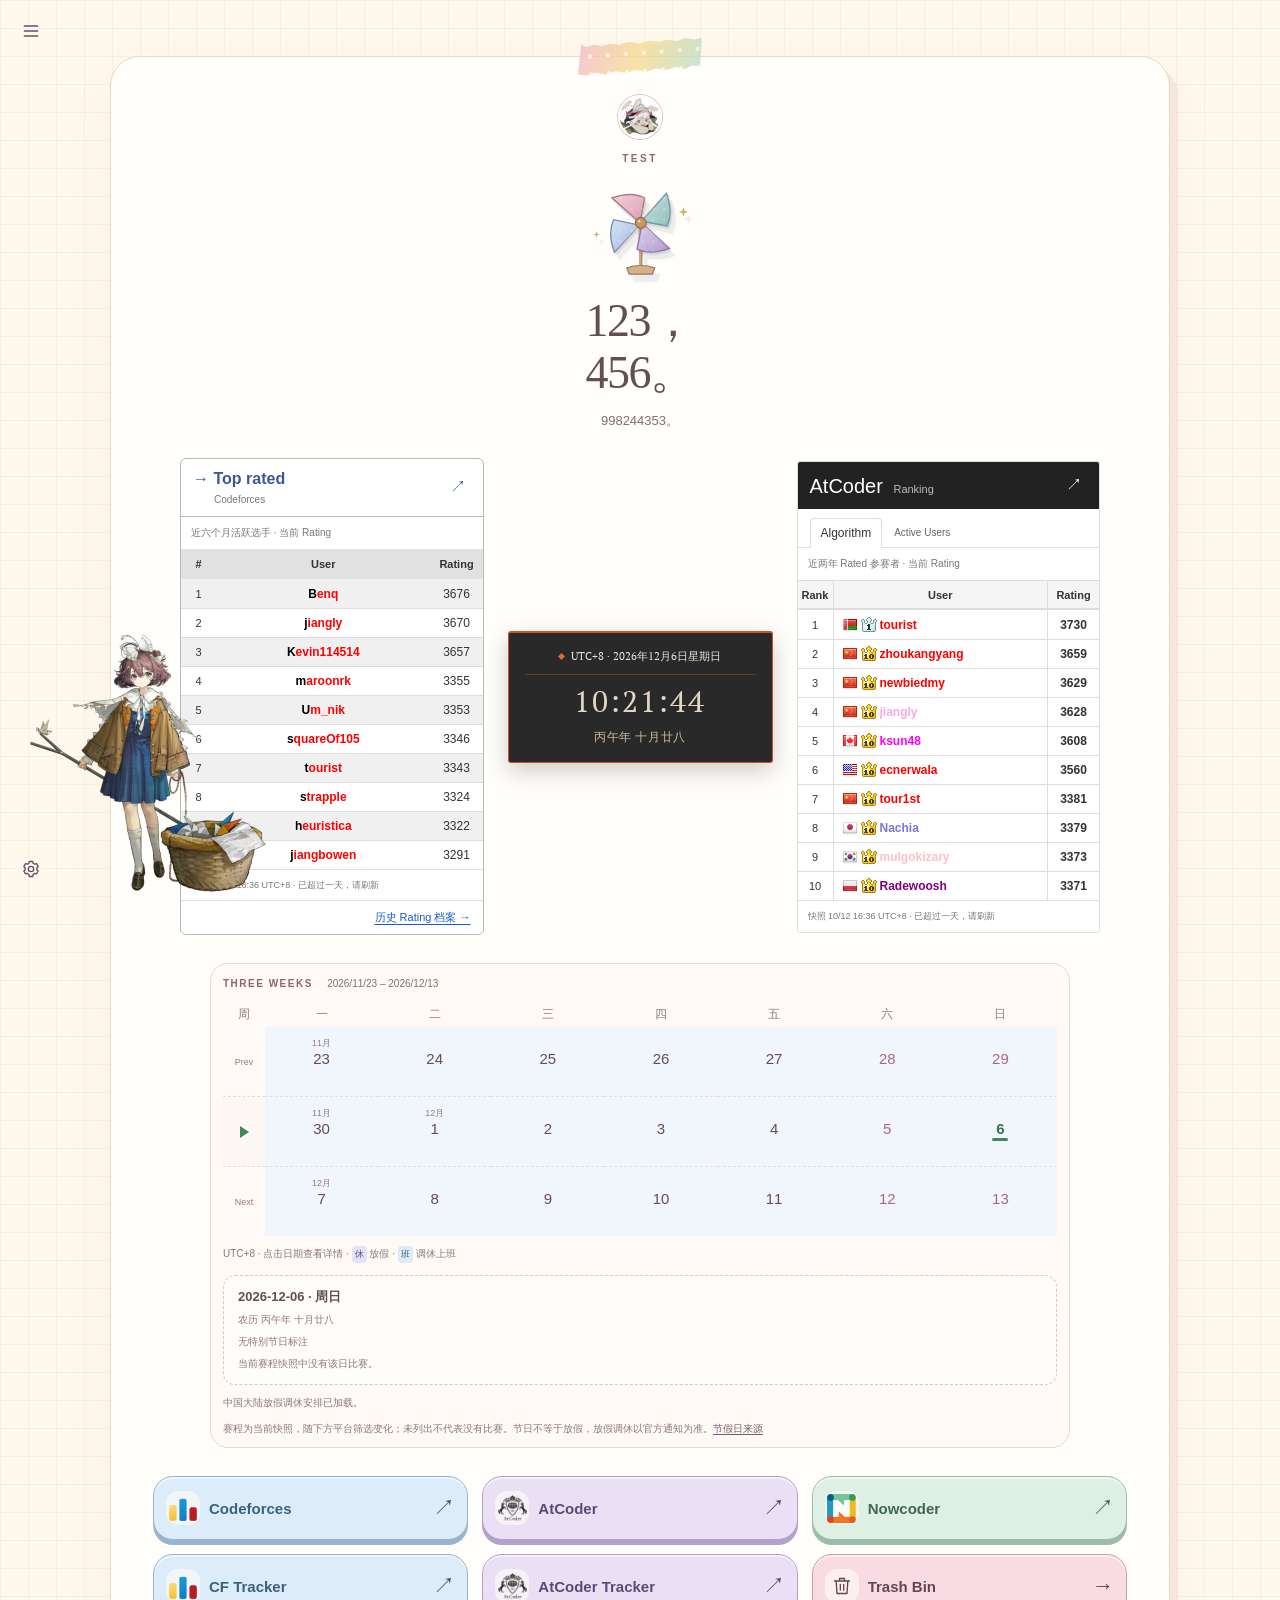
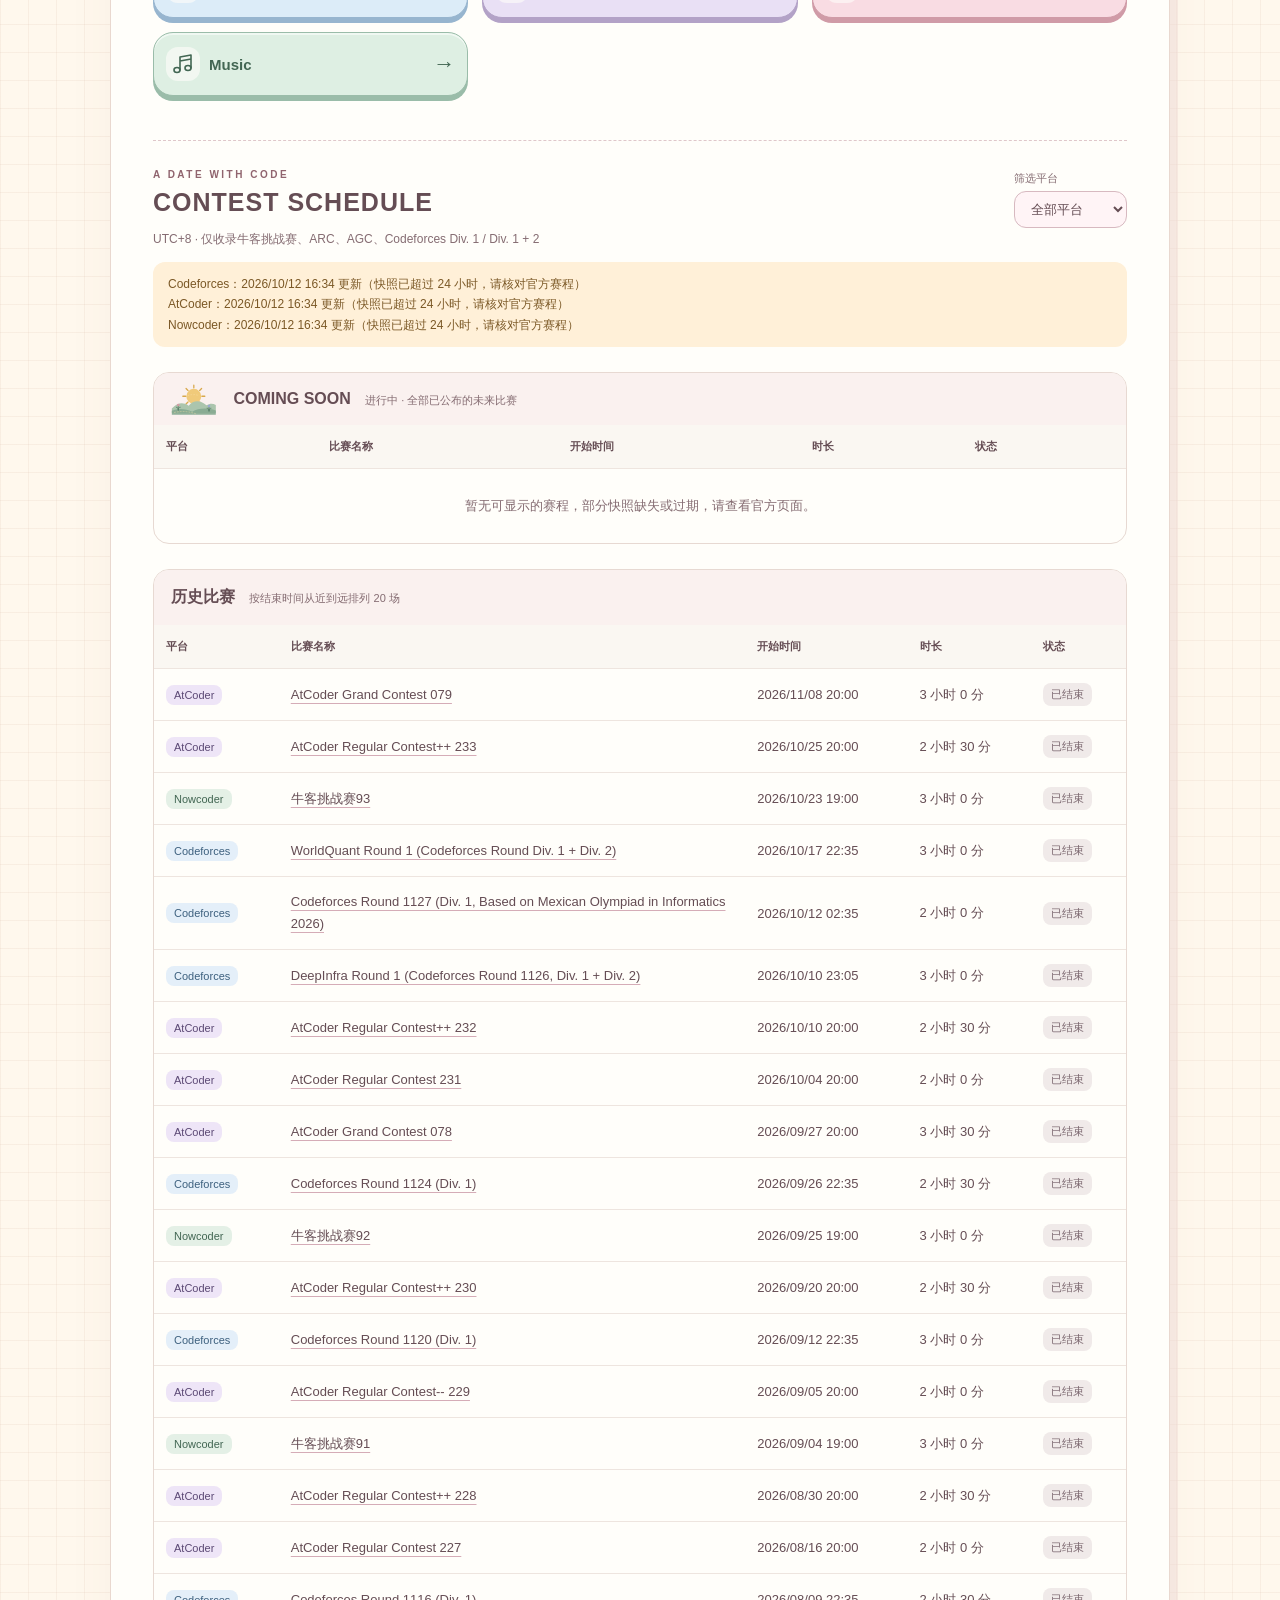
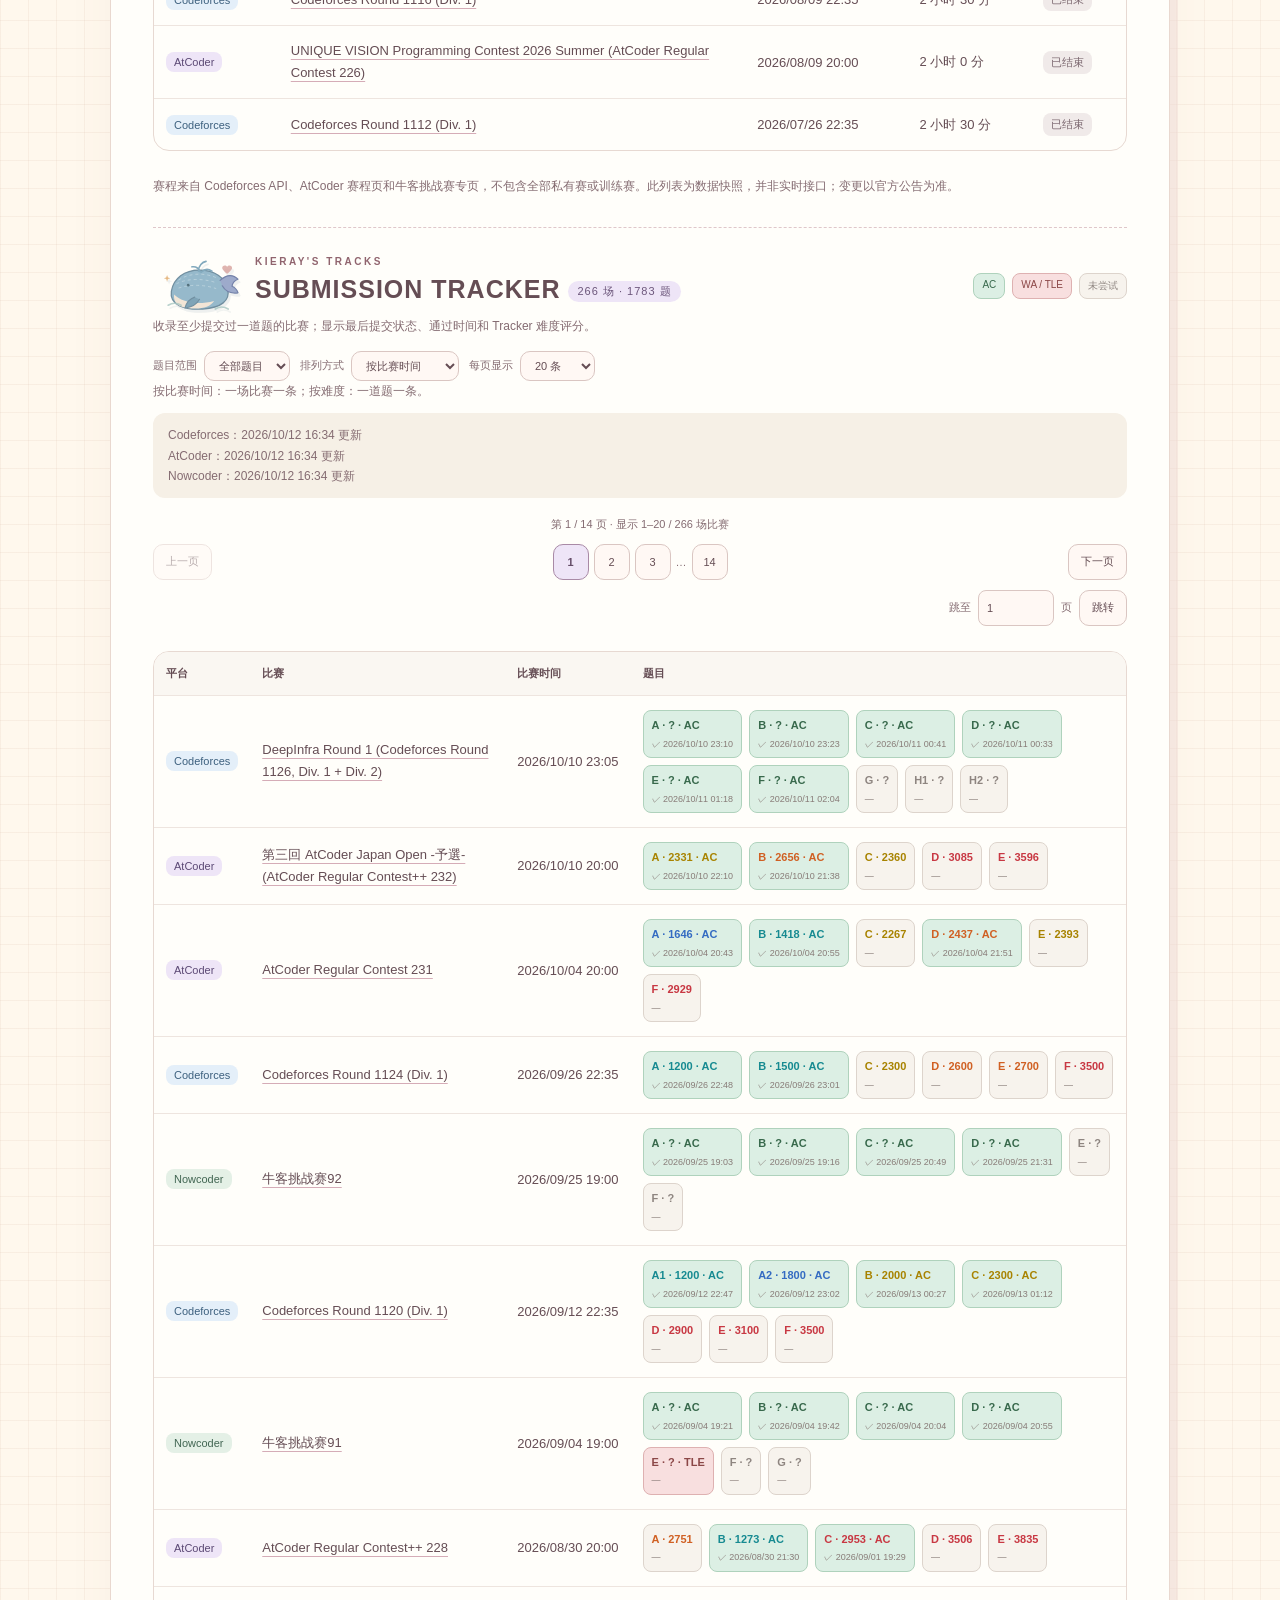
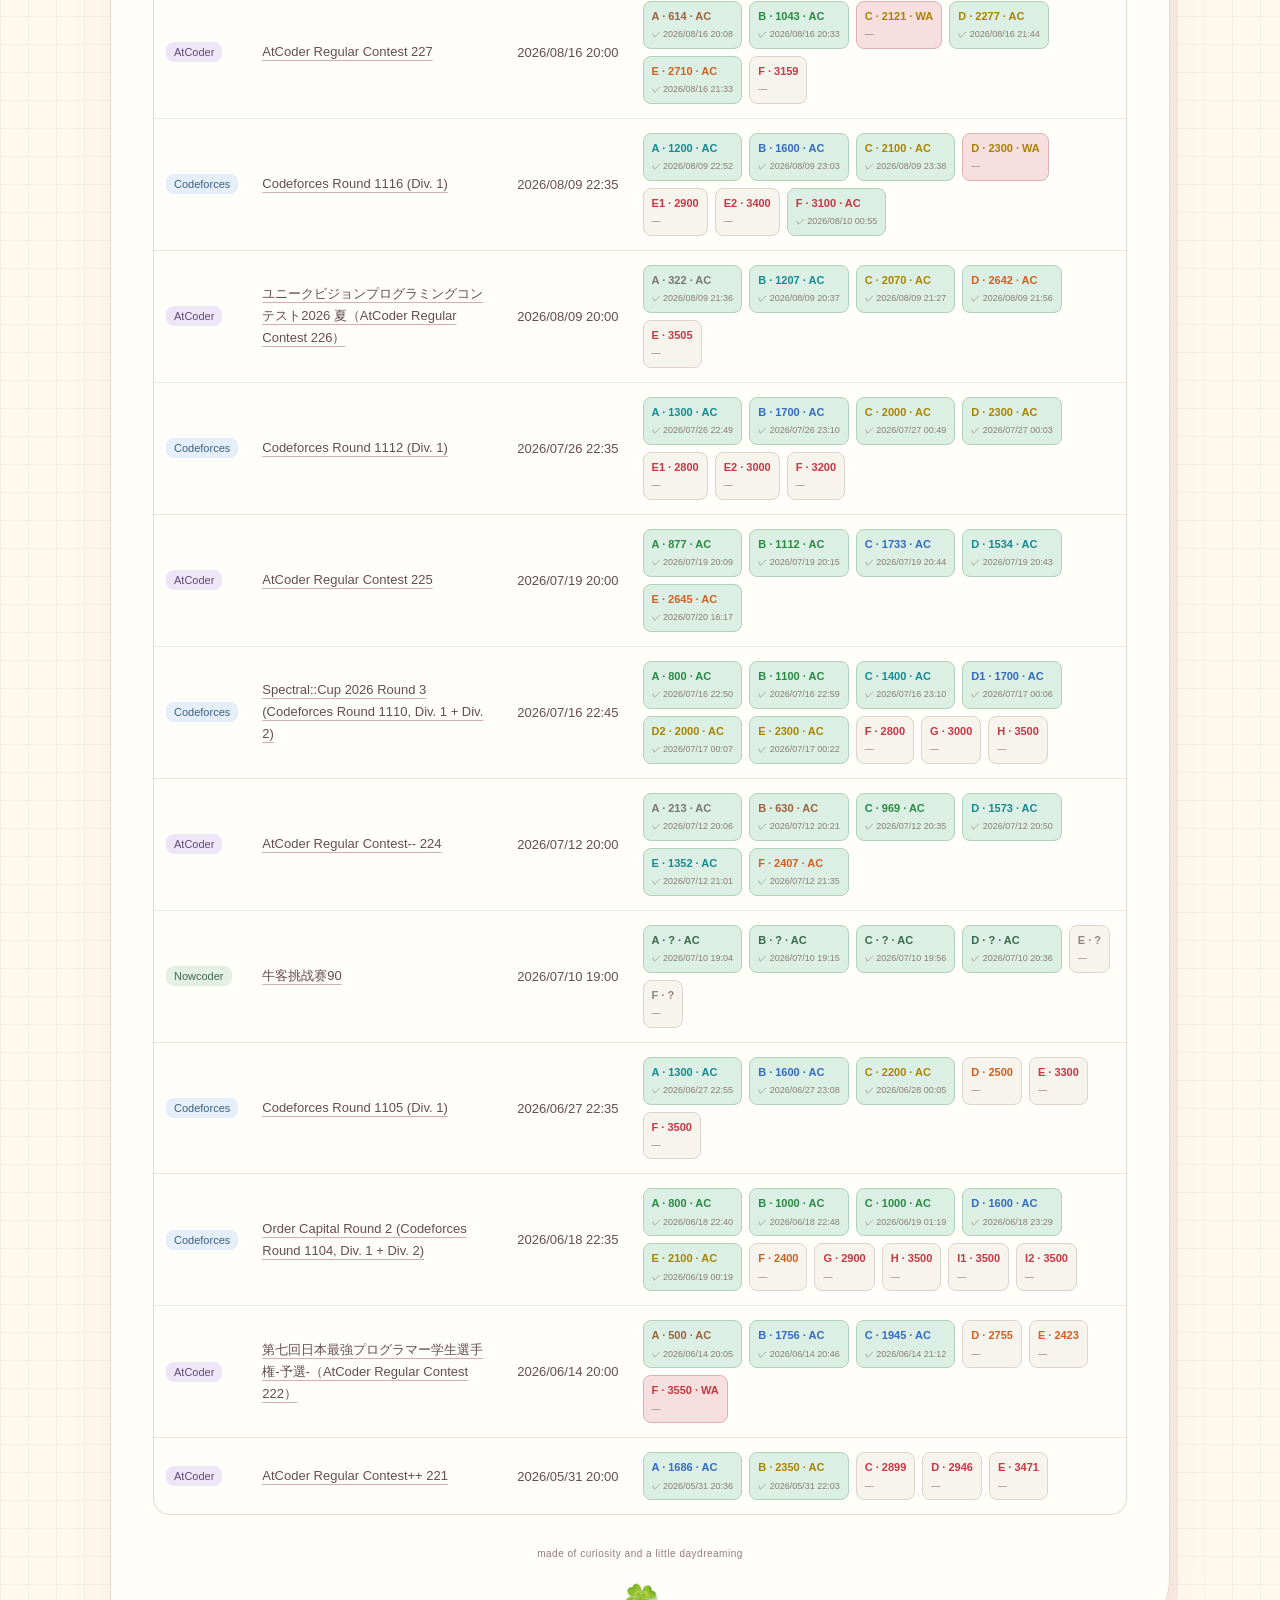
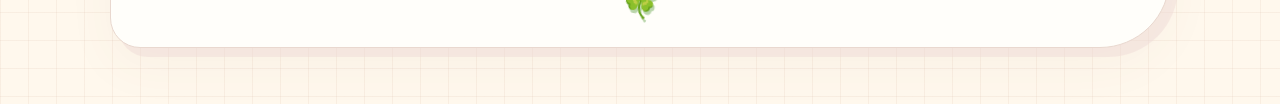
==== commit bd2152d1: "Publish audio updates and refreshed rankings" ====
--- a/index.html
+++ b/index.html
@@ -334,7 +334,7 @@
         <video id="motion-capture-preview" muted playsinline aria-label="摄像头镜像预览" hidden></video>
         <button type="button" class="narcissus-hide" id="motion-capture-calibrate" hidden>校准正面姿态</button>
         <small>动捕仅在本机处理，不录制、不上传、不使用麦克风。切换角色、隐藏角色或离开页面会关闭摄像头。</small>
-        <a class="narcissus-more" href="https://uttu.merui.net" target="_blank" rel="noopener noreferrer">更多 ↗</a>
+        <a class="narcissus-more" href="https://uttu.merui.net" target="_blank" rel="noopener noreferrer">1999 wiki ↗</a>
         <a class="narcissus-more" id="desktop-download" href="https://codeload.github.com/Kieray0w0/character_desktop/zip/refs/heads/main" aria-describedby="desktop-download-help">下载桌面版（ZIP）</a>
         <small id="desktop-download-help">下载线上仓库源码包，启动步骤见包内 README。</small>
         <a class="narcissus-more" id="online-repository" href="https://github.com/Kieray0w0" target="_blank" rel="noopener noreferrer" aria-label="前往 Kieray0w0 的 GitHub 个人主页（新标签页）"><span aria-hidden="true">&nearr;</span> GitHub · Kieray0w0</a>
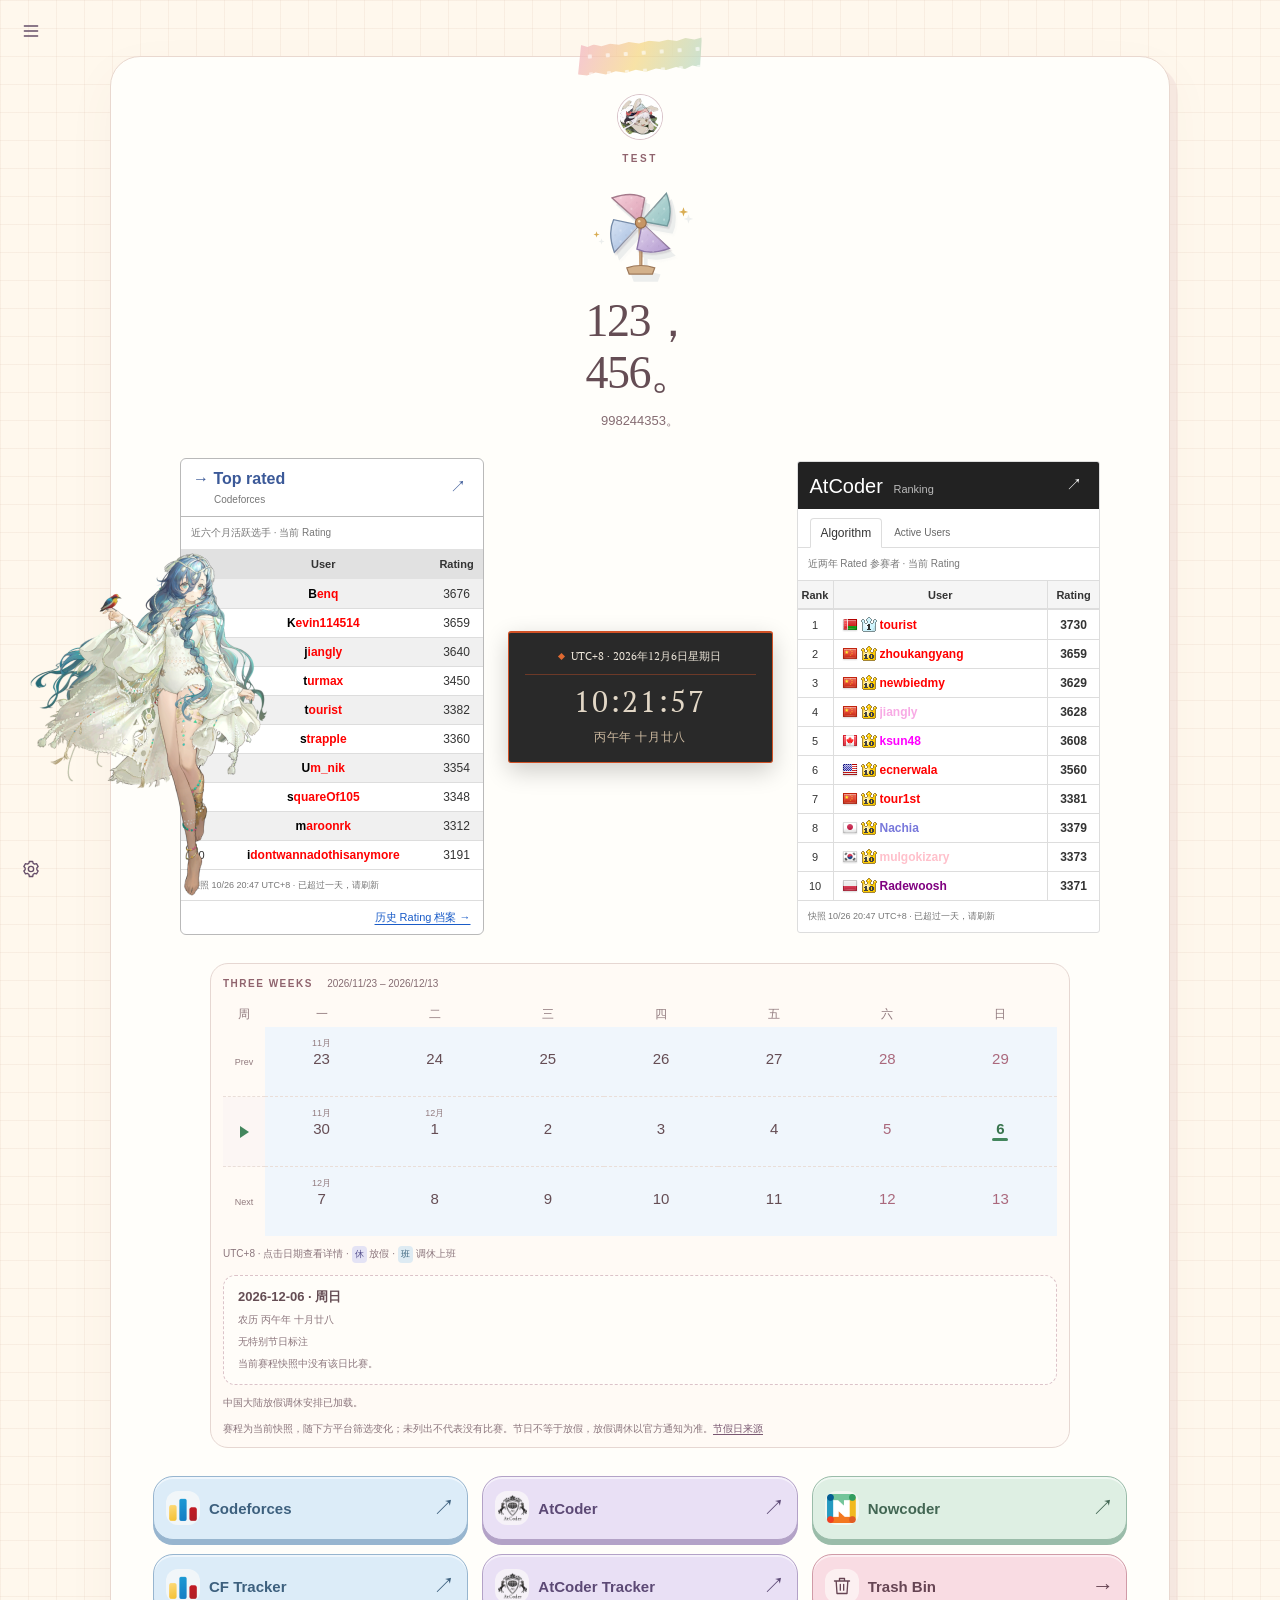
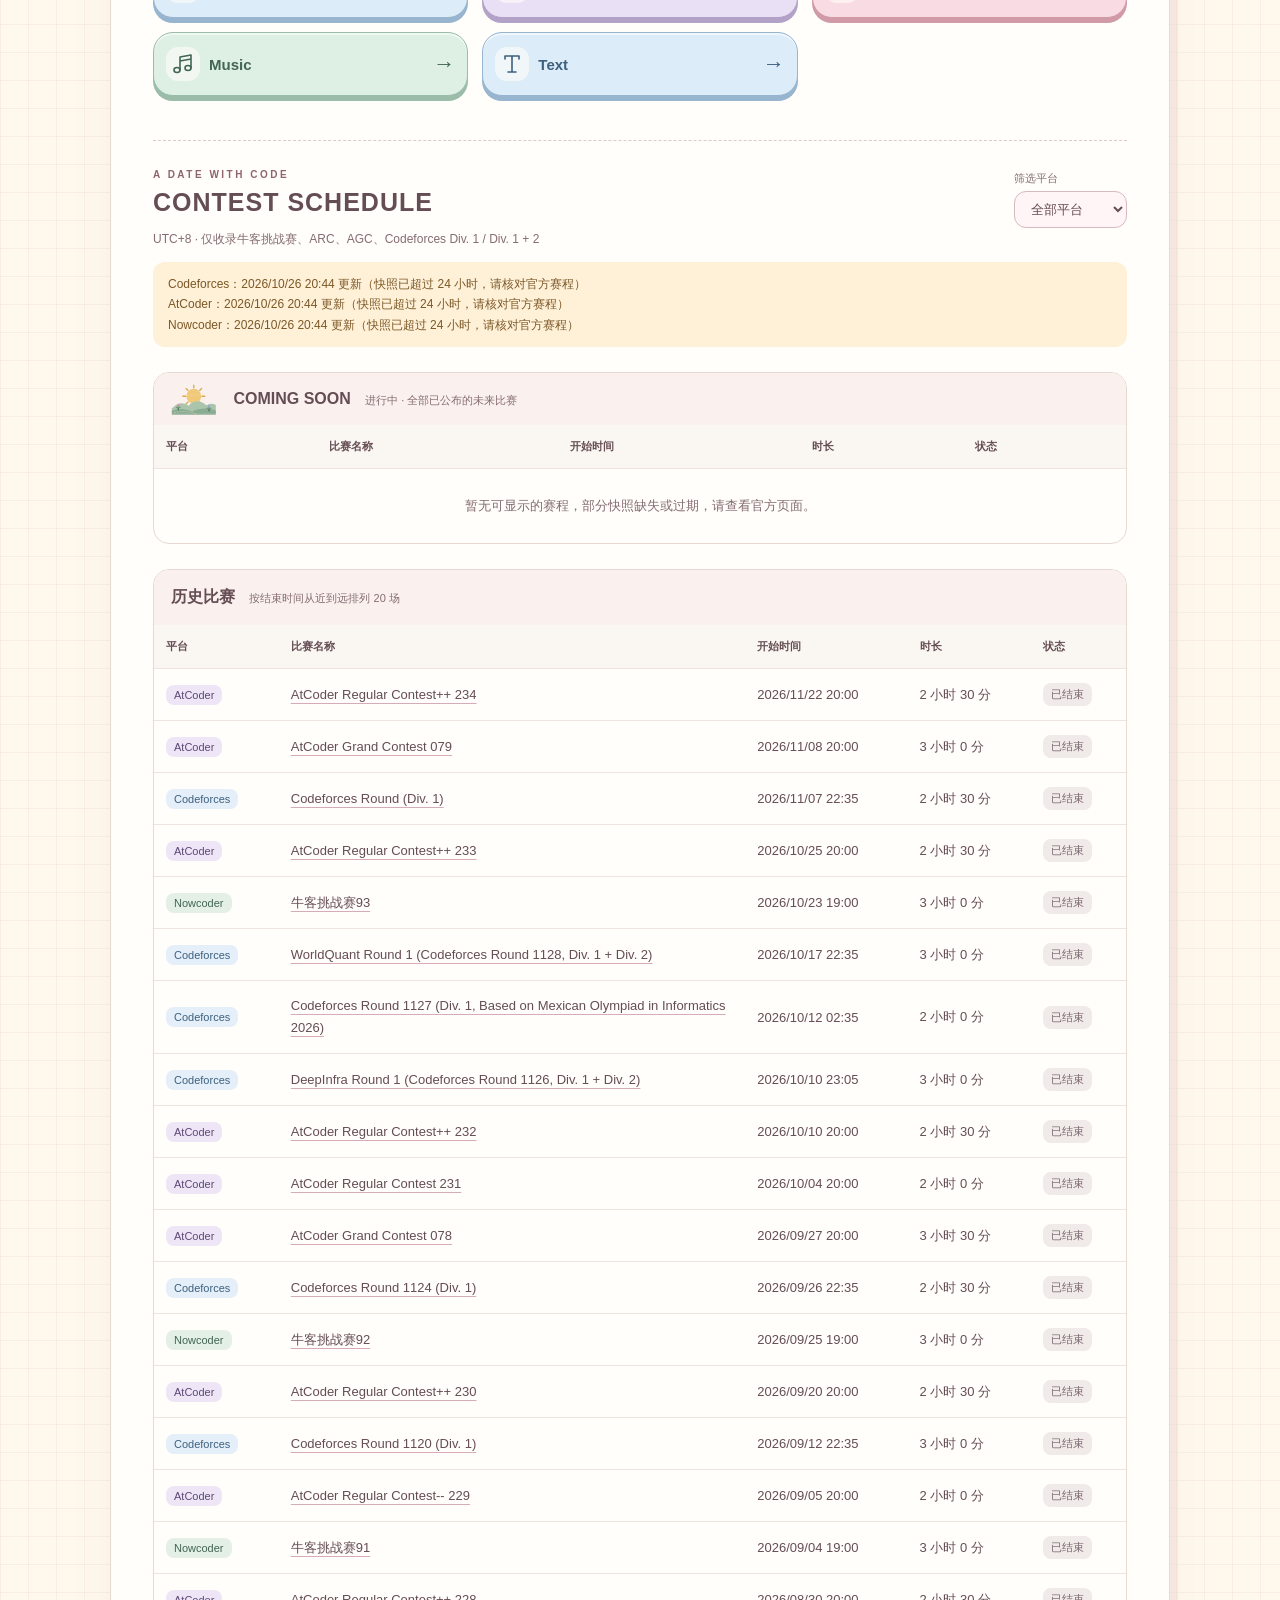
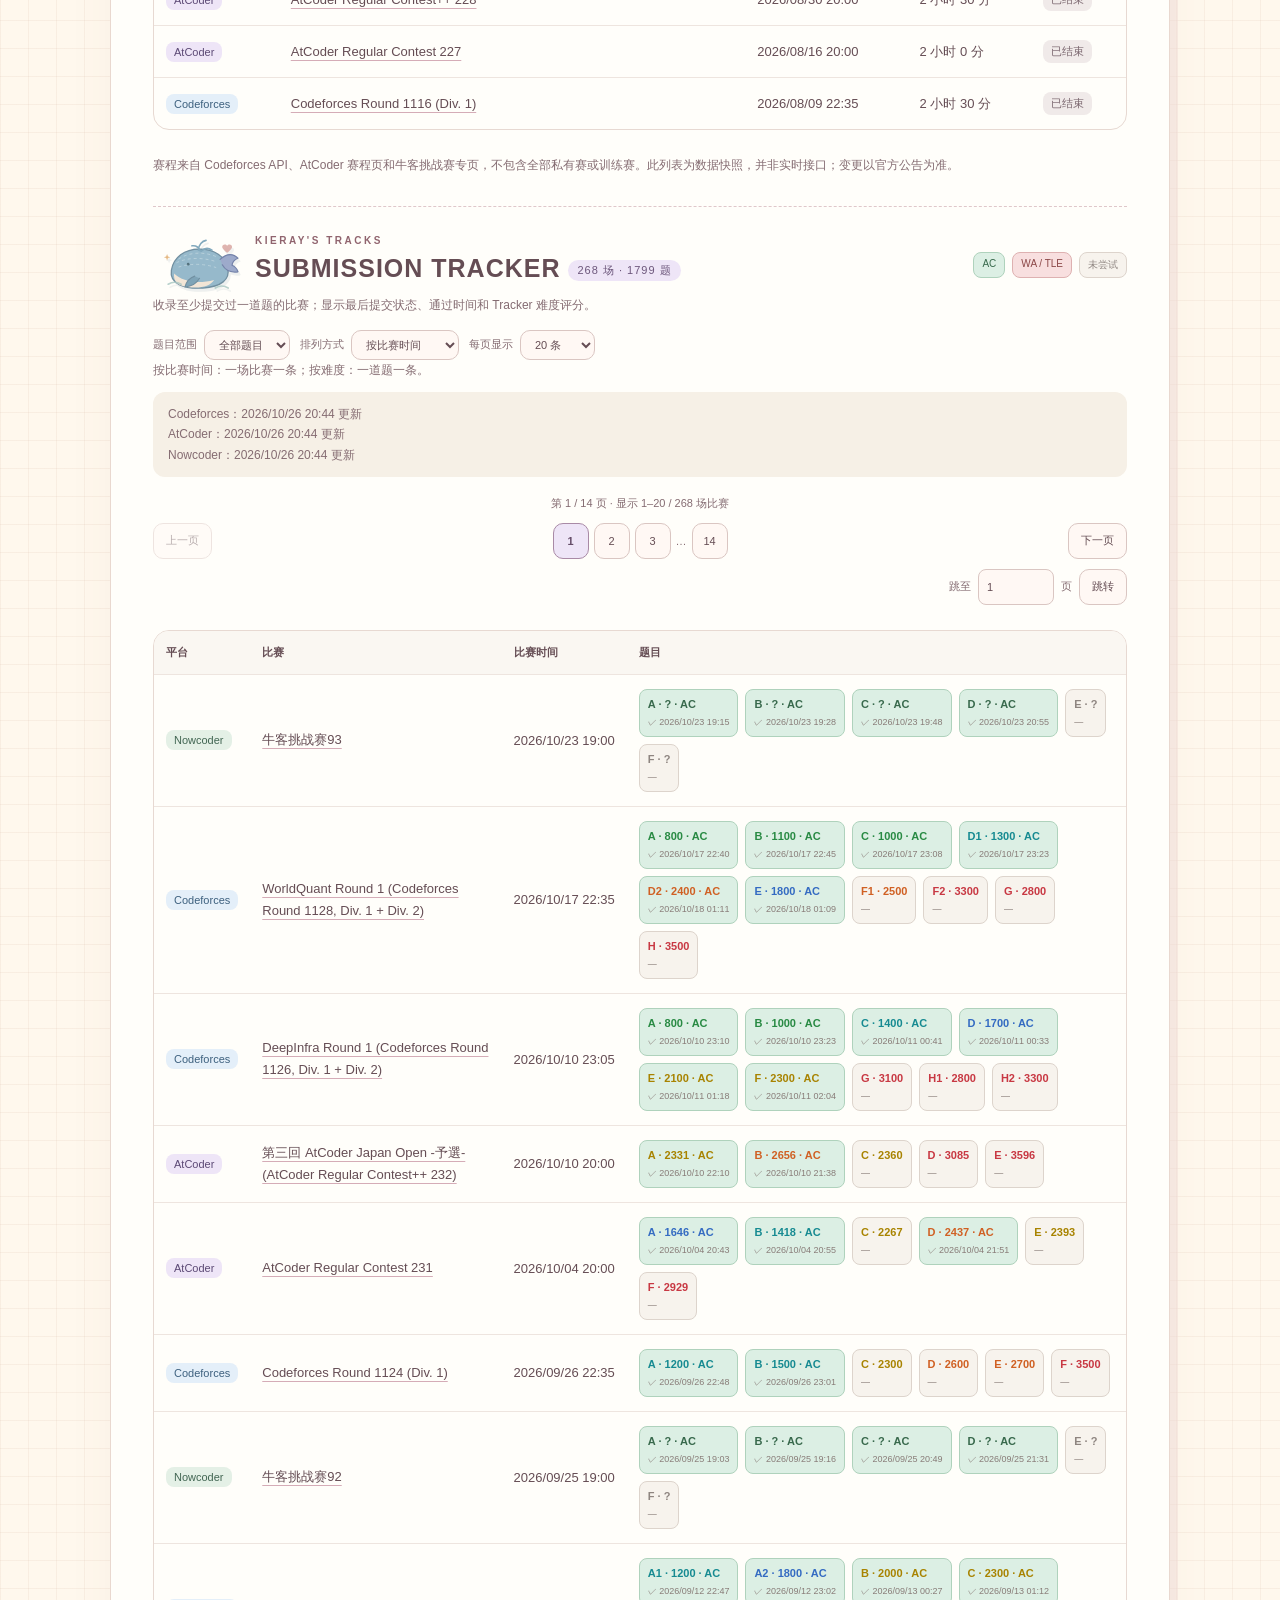
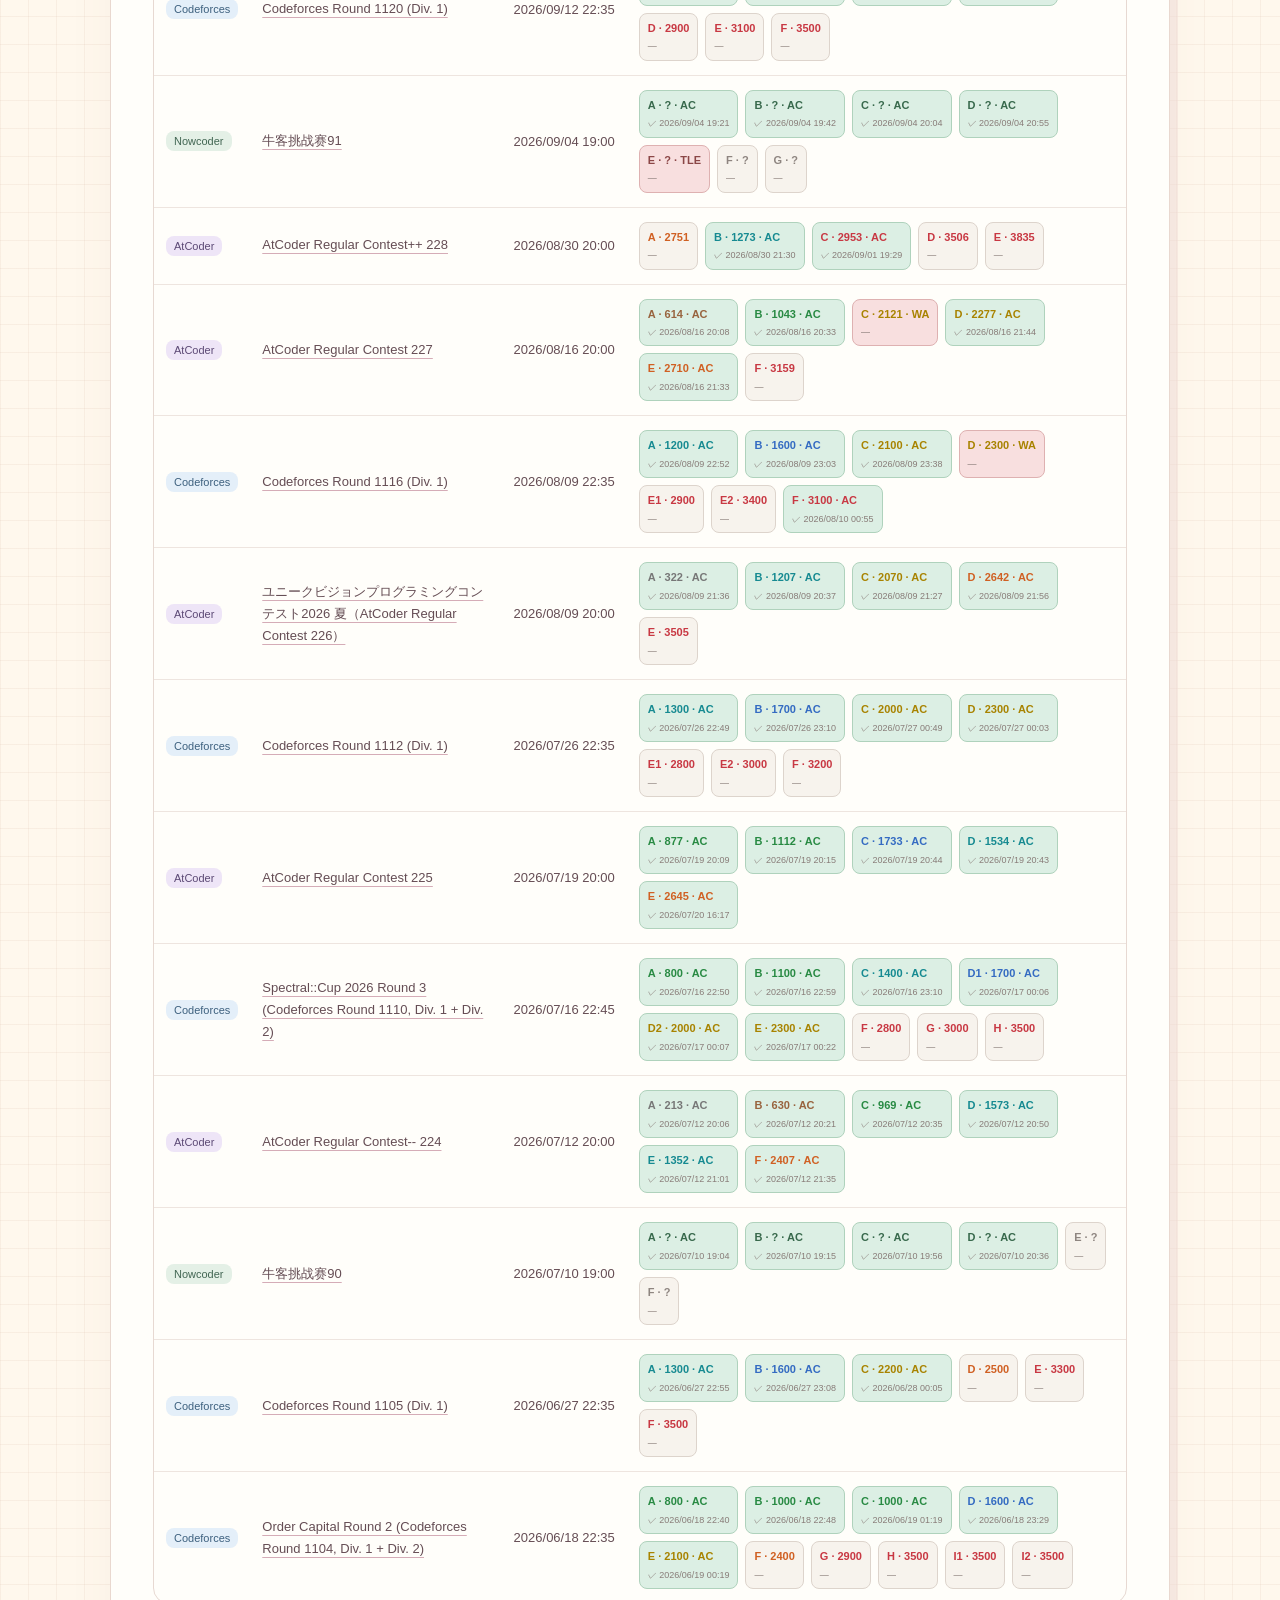
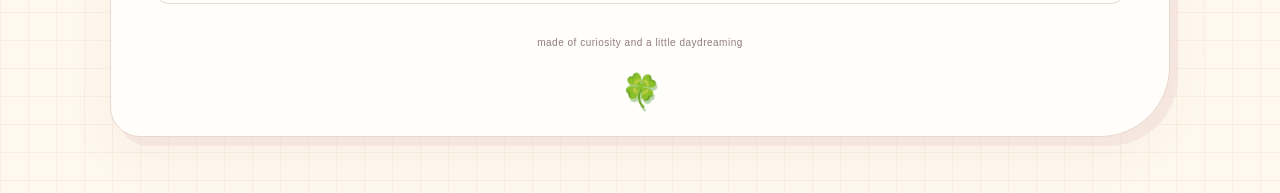
==== commit 13649f9e: "Publish translation editor and updated website snapshots" ====
--- a/index.html
+++ b/index.html
@@ -147,6 +147,11 @@
           <span>Music</span>
           <span class="arrow" aria-hidden="true">&rarr;</span>
         </a>
+        <a class="candy blue" href="translation-editor.html" target="_blank" rel="noopener noreferrer" title="文本与翻译编辑器（新标签页）">
+          <span class="button-icon" aria-hidden="true"><svg width="24" height="24" viewBox="0 0 24 24" fill="none"><path d="M5 7V4h14v3M12 4v16M8 20h8" stroke="currentColor" stroke-width="1.6" stroke-linecap="round" stroke-linejoin="round" /></svg></span>
+          <span>Text</span>
+          <span class="arrow" aria-hidden="true">&rarr;</span>
+        </a>
       </nav>
       <section class="contest-board" aria-labelledby="contest-heading">
         <div class="board-heading">
